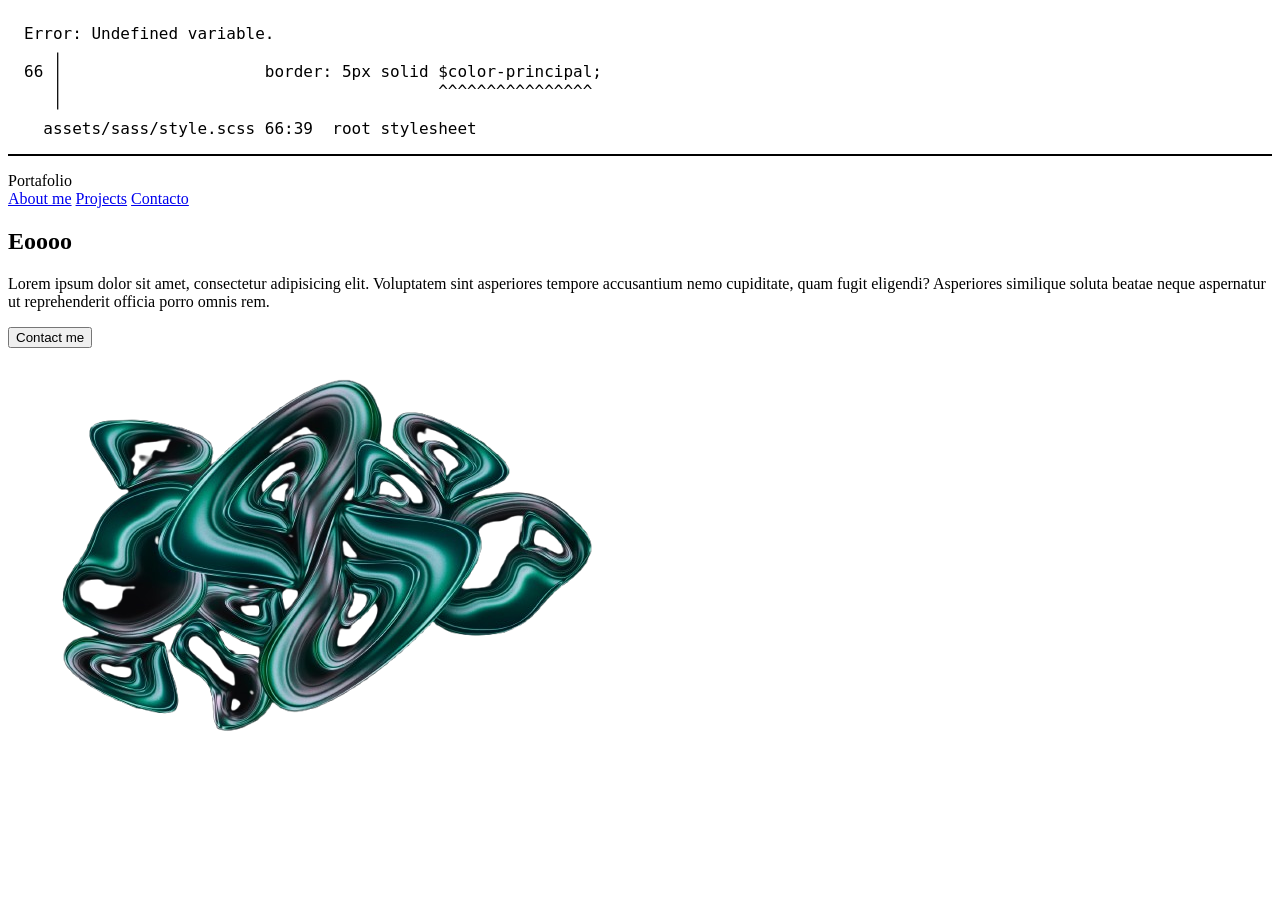
==== index.html @ 822f5936 "new style" ====
<!DOCTYPE html>
<html lang="es">
<head>
    <meta charset="UTF-8">
    <meta name="viewport" content="width=device-width, initial-scale=1.0">
    <title>Portafolio | Luis</title>
    <link rel="stylesheet" href="assets/css/style.css">
</head>
<body>
    <header class="navbar">
        <div class="logo">Portafolio</div>
        <nav>
            <a href="#">About me</a>
            <a href="#">Projects</a>
            <a href="#">Contacto</a>
        </nav>
    </header>

    <section class="hero">
        <div class="hero-content">
            <div>
                <h1>Eoooo</h1>
                <p>Lorem ipsum dolor sit amet, consectetur adipisicing elit. Voluptatem sint asperiores tempore accusantium nemo cupiditate, quam fugit eligendi? Asperiores similique soluta beatae neque aspernatur ut reprehenderit officia porro omnis rem.</p>
                <button class="btn-main">Contact me</button>
            </div>
            <div>
                <img src="img.png" alt="">
            </div>
        </div>
    </section>
</body>
</html>
---- assets/css/style.css ----
/* Error: Undefined variable.
 *    ,
 * 66 |                     border: 5px solid $color-principal;
 *    |                                       ^^^^^^^^^^^^^^^^
 *    '
 *   assets/sass/style.scss 66:39  root stylesheet */

body::before {
  font-family: "Source Code Pro", "SF Mono", Monaco, Inconsolata, "Fira Mono",
      "Droid Sans Mono", monospace, monospace;
  white-space: pre;
  display: block;
  padding: 1em;
  margin-bottom: 1em;
  border-bottom: 2px solid black;
  content: "Error: Undefined variable.\a    \2577 \a 66 \2502                      border: 5px solid $color-principal;\a    \2502                                        ^^^^^^^^^^^^^^^^\a    \2575 \a   assets/sass/style.scss 66:39  root stylesheet";
}
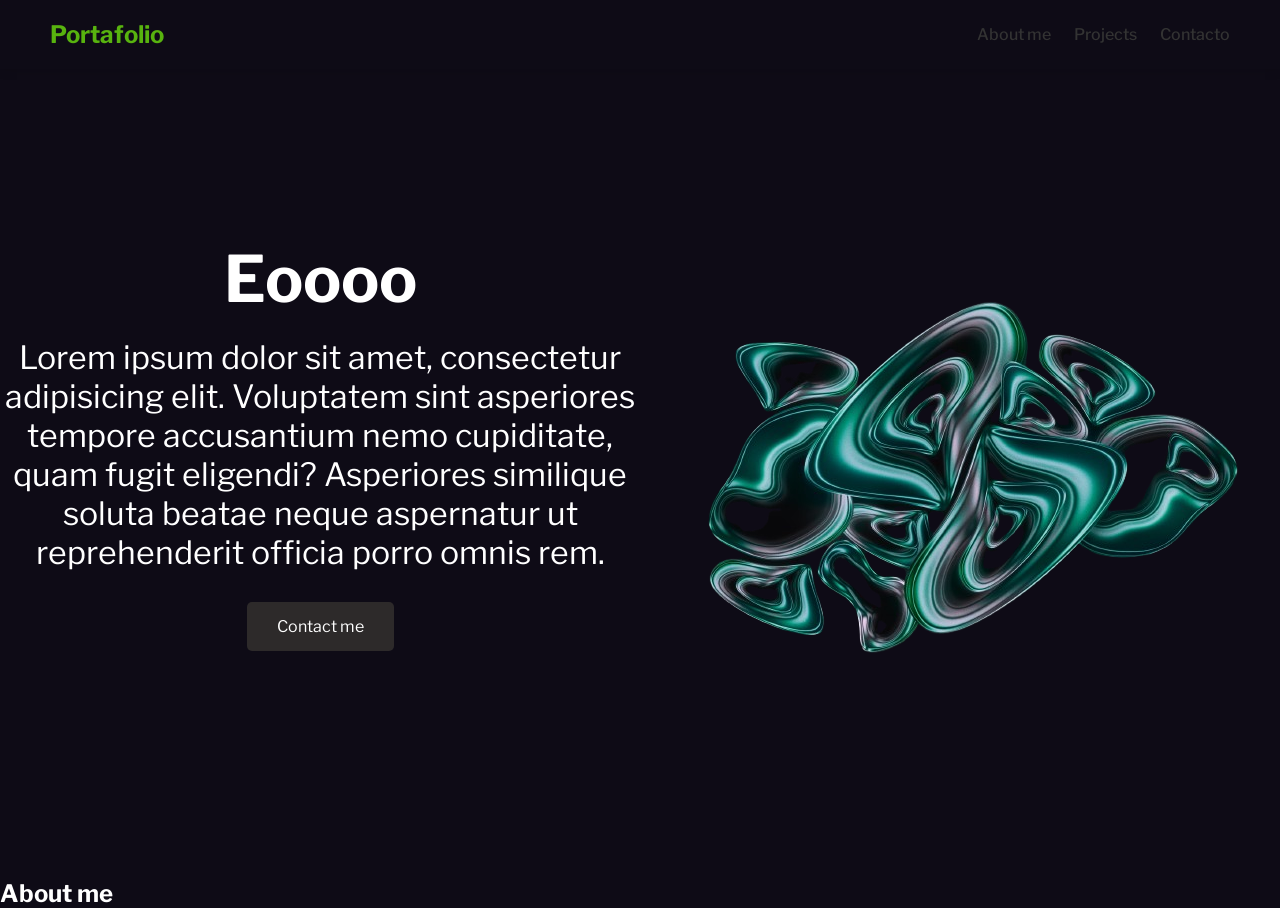
==== commit ef4694eb: "new" ====
--- a/index.html
+++ b/index.html
@@ -23,10 +23,17 @@
                 <p>Lorem ipsum dolor sit amet, consectetur adipisicing elit. Voluptatem sint asperiores tempore accusantium nemo cupiditate, quam fugit eligendi? Asperiores similique soluta beatae neque aspernatur ut reprehenderit officia porro omnis rem.</p>
                 <button class="btn-main">Contact me</button>
             </div>
-            <div>
+            <div class="img_style">
                 <img src="img.png" alt="">
             </div>
         </div>
     </section>
+
+
+    <section class="about_me">
+        <div>
+            <h2>About me</h2>
+        </div>
+    </section>
 </body>
 </html>
--- a/assets/css/style.css
+++ b/assets/css/style.css
@@ -1,17 +1,91 @@
-/* Error: Undefined variable.
- *    ,
- * 66 |                     border: 5px solid $color-principal;
- *    |                                       ^^^^^^^^^^^^^^^^
- *    '
- *   assets/sass/style.scss 66:39  root stylesheet */
+@charset "UTF-8";
+@import url("https://fonts.googleapis.com/css2?family=Libre+Franklin:ital,wght@0,100..900;1,100..900&display=swap");
+* {
+  margin: 0; /* Elimina el espacio exterior que los navegadores ponen por defecto */
+  padding: 0; /* Elimina el espacio interior por defecto */
+  box-sizing: border-box; /* Crucial: asegura que el padding no "infle" el ancho de los elementos */
+  font-family: Libre Franklin; /* Define el tipo de letra para todo el documento */
+}
 
-body::before {
-  font-family: "Source Code Pro", "SF Mono", Monaco, Inconsolata, "Fira Mono",
-      "Droid Sans Mono", monospace, monospace;
-  white-space: pre;
-  display: block;
-  padding: 1em;
-  margin-bottom: 1em;
-  border-bottom: 2px solid black;
-  content: "Error: Undefined variable.\a    \2577 \a 66 \2502                      border: 5px solid $color-principal;\a    \2502                                        ^^^^^^^^^^^^^^^^\a    \2575 \a   assets/sass/style.scss 66:39  root stylesheet";
+body {
+  background-color: #0E0B16;
 }
+body .navbar {
+  display: flex; /* Activa el modo "caja flexible" para alinear hijos en línea */
+  justify-content: space-between; /* Empuja el logo a un extremo y el menú al otro */
+  align-items: center; /* Centra el logo y los links verticalmente entre sí */
+  padding: 20px 50px; /* Crea aire arriba/abajo (20px) y a los lados (50px) */
+  /* Color de fondo blanco */
+  box-shadow: 0 2px 10px rgba(0, 0, 0, 0.1); /* Crea una sombra sutil bajo la barra */
+}
+body .navbar nav a {
+  text-decoration: none; /* Quita la línea subrayada azul de los enlaces */
+  color: #333; /* Color gris oscuro para los textos del menú */
+  margin-left: 20px; /* Separa cada link del anterior por la izquierda */
+  font-weight: 500; /* Grosor de letra intermedio */
+  transition: 0.3s; /* Hace que cualquier cambio (como el color) sea suave */
+}
+body .navbar nav a:hover {
+  color: #58b30f; /* Cambia el color cuando el mouse pasa por encima */
+}
+body .navbar .logo {
+  font-size: 24px; /* Define el tamaño de la letra del logo */
+  font-weight: bold; /* Hace que el texto del logo sea grueso */
+  color: #58b30f; /* Color marrón café */
+}
+body .hero {
+  height: 90vh; /* Altura: el 90% del alto de la pantalla del usuario */
+  display: flex; /* Usamos flex para centrar el contenido interno */
+  justify-content: center; /* Centra el contenido de forma horizontal */
+  align-items: center; /* Centra el contenido de forma vertical */
+  text-align: center; /* Centra las líneas de texto una sobre otra */
+  /* Imagen de fondo con una capa oscura (linear-gradient) para que el texto blanco se lea bien */
+  background-size: cover; /* La imagen se estira para cubrir todo el fondo sin deformarse */
+  background-position: center; /* Asegura que lo más importante de la foto esté siempre al centro */
+  color: white; /* Color de todo el texto dentro de esta sección */
+}
+body .hero .hero-content {
+  display: grid;
+  grid-template-columns: repeat(2, 1fr);
+}
+body .hero .hero-content .img_style {
+  display: flex;
+  justify-content: center;
+  margin: 30px 0;
+  animation: flotar 3s ease-in-out infinite;
+}
+@keyframes flotar {
+  0%, 100% {
+    transform: translateY(0);
+  }
+  50% {
+    transform: translateY(-50px);
+  }
+}
+body .hero .hero-content h1 {
+  font-size: 4rem; /* Tamaño de letra grande (3 veces el tamaño base) */
+  margin-bottom: 20px; /* Empuja el párrafo de abajo hacia fuera */
+}
+body .hero .hero-content p {
+  font-size: 2rem; /* Tamaño de letra un poco más grande que el normal */
+  margin-bottom: 30px; /* Empuja el botón de abajo hacia fuera */
+}
+body .btn-main {
+  padding: 15px 30px; /* Espacio interno para darle volumen al botón */
+  background-color: #2d2a2a; /* Color de fondo del botón */
+  color: white; /* Color del texto del botón */
+  border: none; /* Quita el borde gris tosco que traen los botones */
+  border-radius: 5px; /* Redondea las esquinas del botón */
+  font-size: 1rem; /* Tamaño del texto del botón */
+  cursor: pointer; /* Hace que el cursor sea una "mano" al apuntar */
+  transition: 0.3s ease; /* Suaviza cualquier animación */
+}
+body .btn-main:hover {
+  background-color: #58b30f; /* Oscurece el color al pasar el mouse */
+  transform: translateY(-3px); /* Hace que el botón "salte" 3 píxeles hacia arriba */
+}
+body .about_me {
+  color: white;
+}
+
+/*# sourceMappingURL=style.css.map */
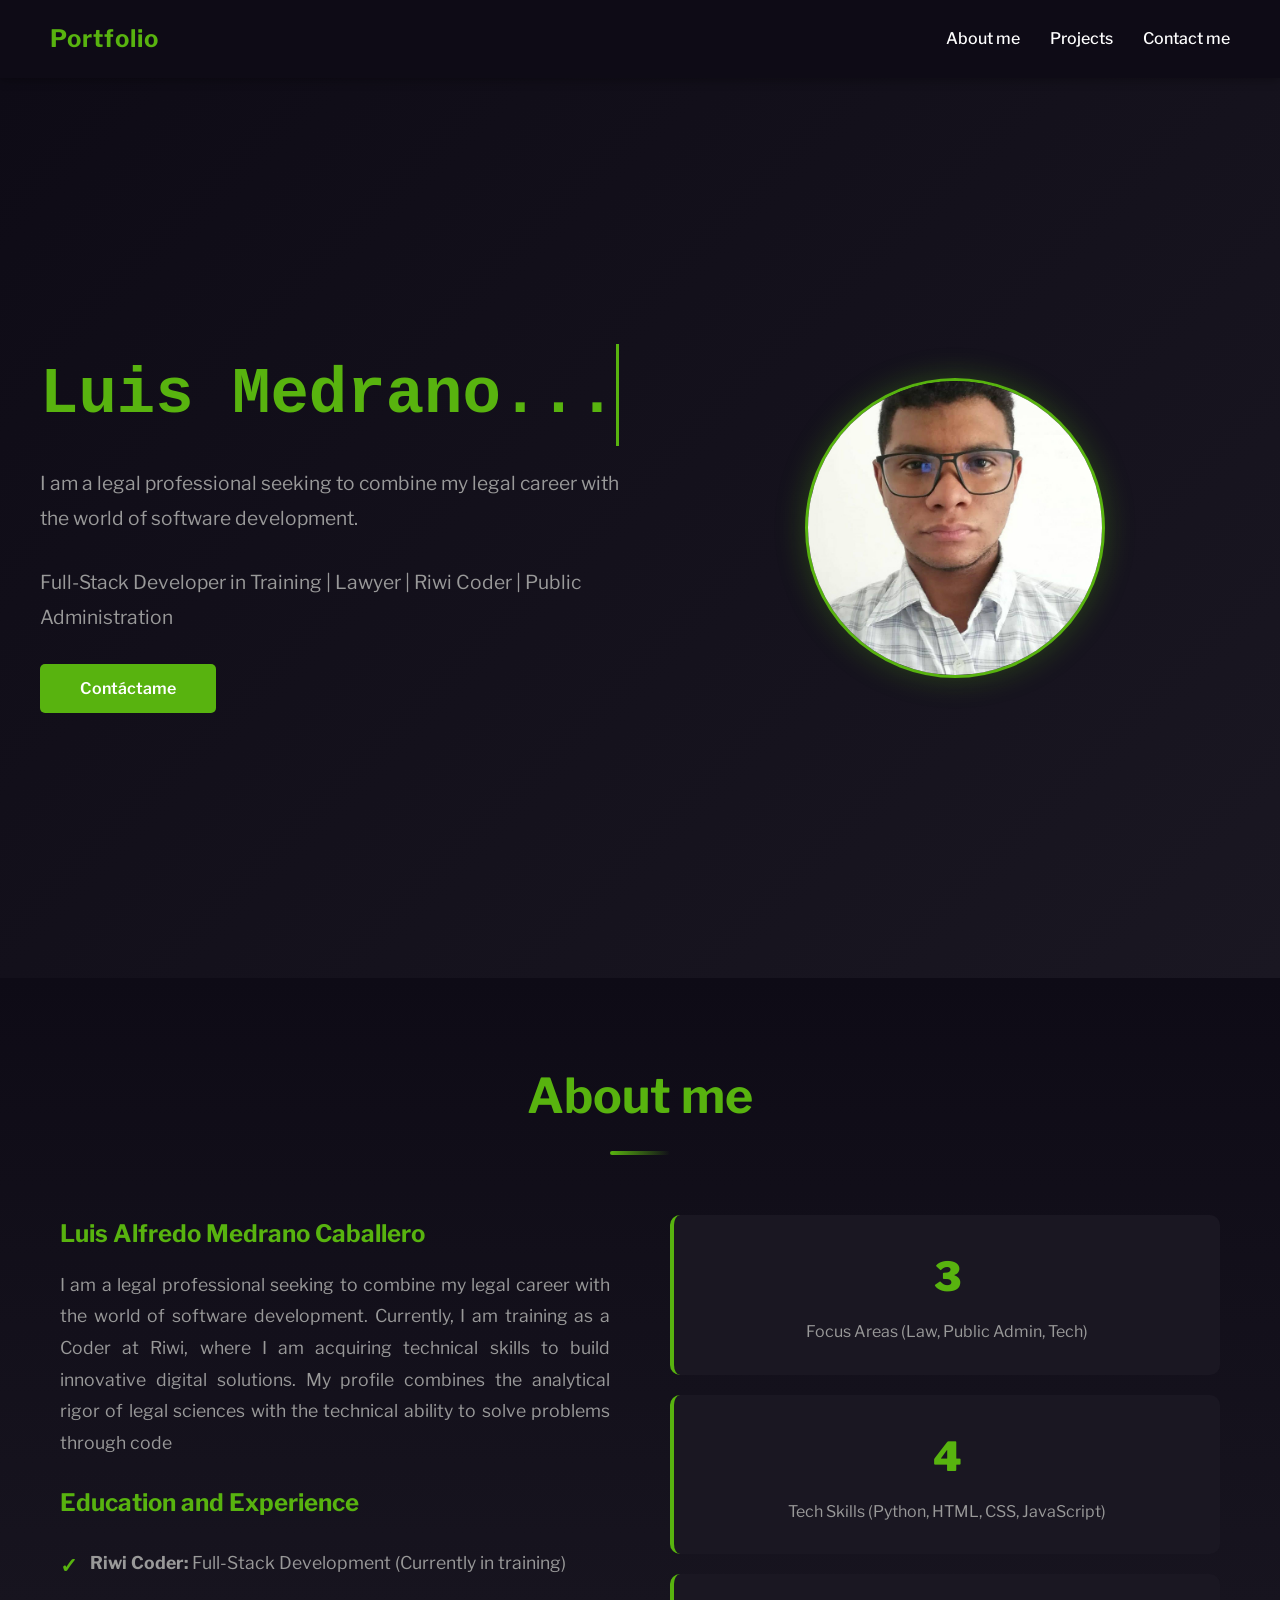
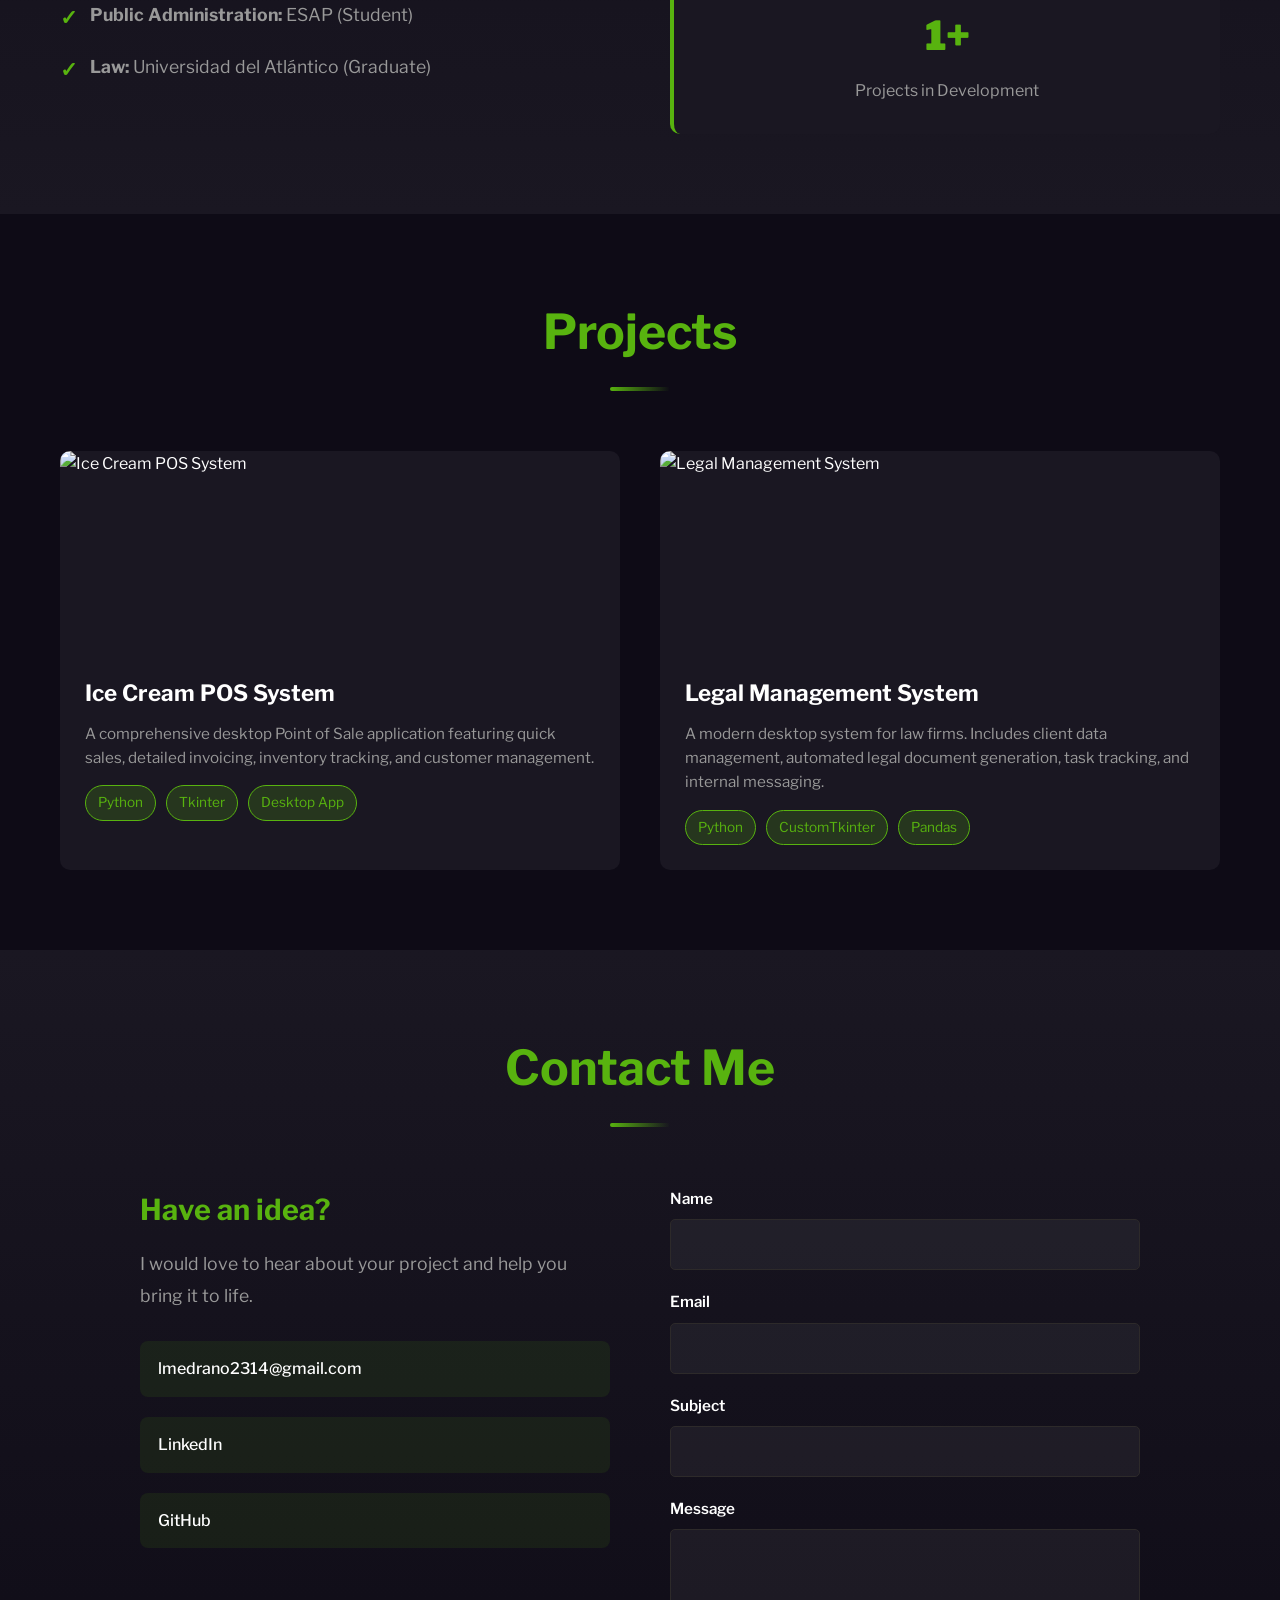
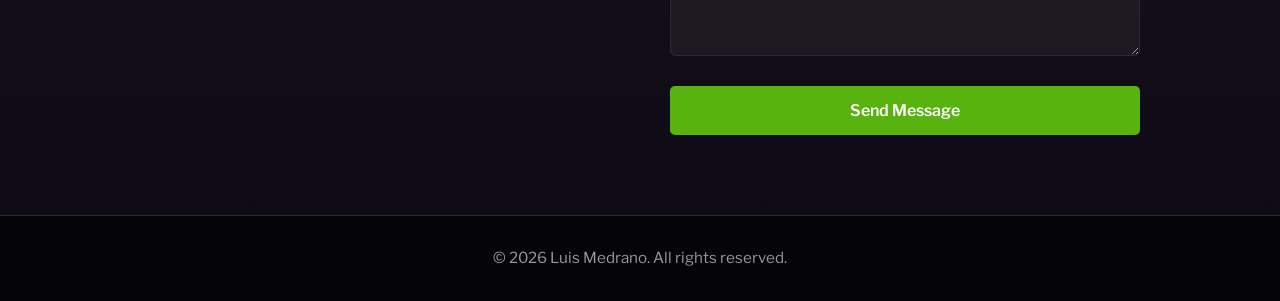
==== commit 43d7db7b: "added new style" ====
--- a/index.html
+++ b/index.html
@@ -3,37 +3,167 @@
 <head>
     <meta charset="UTF-8">
     <meta name="viewport" content="width=device-width, initial-scale=1.0">
-    <title>Portafolio | Luis</title>
+    <title>Portfolio | Luis Medrano</title>
+    <link rel="icon" type="image/x-icon" href="favicon.png">
+
     <link rel="stylesheet" href="assets/css/style.css">
 </head>
 <body>
     <header class="navbar">
-        <div class="logo">Portafolio</div>
+        <div class="logo">Portfolio</div>
         <nav>
-            <a href="#">About me</a>
-            <a href="#">Projects</a>
-            <a href="#">Contacto</a>
+            <a href="#about">About me</a>
+            <a href="#projects">Projects</a>
+            <a href="#contact">Contact me</a>
         </nav>
     </header>
 
+    <!-- HERO SECTION -->
     <section class="hero">
         <div class="hero-content">
-            <div>
-                <h1>Eoooo</h1>
-                <p>Lorem ipsum dolor sit amet, consectetur adipisicing elit. Voluptatem sint asperiores tempore accusantium nemo cupiditate, quam fugit eligendi? Asperiores similique soluta beatae neque aspernatur ut reprehenderit officia porro omnis rem.</p>
-                <button class="btn-main">Contact me</button>
+            <div class="hero-text">
+                <h1 class="typing">Luis Medrano...</h1>
+                <p>I am a legal professional seeking to combine my legal career with the world of software development.</p>
+                <p>Full-Stack Developer in Training | Lawyer | Riwi Coder | Public Administration</p>
+                <button class="btn-main">Contáctame</button>
             </div>
             <div class="img_style">
-                <img src="img.png" alt="">
+                <img src="foto.jpg" alt="Foto de perfil">
             </div>
         </div>
     </section>
 
-
-    <section class="about_me">
-        <div>
-            <h2>About me</h2>
+    <!-- ABOUT ME SECTION -->
+    <section class="about_me" id="about">
+        <div class="container">
+            <h2 class="section-title">About me</h2>
+            <div class="about-content">
+                <div class="about-text fade-in-up">
+                    <h3>Luis Alfredo Medrano Caballero</h3>
+                    <p>I am a legal professional seeking to combine my legal career with the world of software development. Currently, I am training as a Coder at Riwi, where I am acquiring technical skills to build innovative digital solutions. My profile combines the analytical rigor of legal sciences with the technical ability to solve problems through code</p>
+                    <h3>Education and Experience</h3>
+                    <ul class="skills-list">
+                        <li><strong>Riwi Coder:</strong> Full-Stack Development (Currently in training)</li>
+                        <li><strong>Public Administration:</strong> ESAP (Student)</li>
+                        <li><strong>Law:</strong> Universidad del Atlántico (Graduate)</li>
+                    </ul>
+                </div>
+                <div class="about-stats fade-in-up">
+                    <div class="stat-card">
+                        <h4 class="stat-number">3</h4>
+                        <p>Focus Areas (Law, Public Admin, Tech)</p>
+                    </div>
+                    <div class="stat-card">
+                        <h4 class="stat-number">4</h4>
+                        <p>Tech Skills (Python, HTML, CSS, JavaScript)</p>
+                    </div>
+                    <div class="stat-card">
+                        <h4 class="stat-number">1+</h4>
+                        <p>Projects in Development</p>
+                    </div>
+                </div>
+                </div>
+            </div>
         </div>
     </section>
+
+    <section class="projects" id="projects">
+        <div class="container">
+            <h2 class="section-title">Projects</h2>
+            <div class="projects-grid">
+                
+                <div class="project-card slide-in-left">
+                    <div class="project-image">
+                        <img src="https://thumbs.dreamstime.com/b/futuristic-pos-system-processing-transaction-vibrant-cyberpunk-store-modern-point-sale-terminal-glowing-neon-417342391.jpg" alt="Ice Cream POS System">
+                        <div class="project-overlay">
+                            <a href="#" class="btn-view">View Project</a>
+                        </div>
+                    </div>
+                    <div class="project-info">
+                        <h3>Ice Cream POS System</h3>
+                        <p>A comprehensive desktop Point of Sale application featuring quick sales, detailed invoicing, inventory tracking, and customer management.</p>
+                        <div class="project-tags">
+                            <span class="tag">Python</span>
+                            <span class="tag">Tkinter</span>
+                            <span class="tag">Desktop App</span>
+                        </div>
+                    </div>
+                </div>
+
+                <div class="project-card slide-in-left">
+                    <div class="project-image">
+                        <img src="https://thumbs.dreamstime.com/b/business-professionals-discussing-artificial-intelligence-legal-systems-modern-office-environment-visual-technology-451820707.jpg" alt="Legal Management System">
+                        <div class="project-overlay">
+                            <a href="#" class="btn-view">View Project</a>
+                        </div>
+                    </div>
+                    <div class="project-info">
+                        <h3>Legal Management System</h3>
+                        <p>A modern desktop system for law firms. Includes client data management, automated legal document generation, task tracking, and internal messaging.</p>
+                        <div class="project-tags">
+                            <span class="tag">Python</span>
+                            <span class="tag">CustomTkinter</span>
+                            <span class="tag">Pandas</span>
+                        </div>
+                    </div>
+                </div>
+
+            </div>
+        </div>
+    </section>
+
+    <!-- CONTACT FORM SECTION -->
+   <section class="contact" id="contact">
+        <div class="container">
+            <h2 class="section-title">Contact Me</h2>
+            <div class="contact-content">
+                <div class="contact-info fade-in-up">
+                    <h3>Have an idea?</h3>
+                    <p>I would love to hear about your project and help you bring it to life.</p>
+                    <div class="contact-links">
+                        <a href="mailto:lmedrano2314@gmail.com" class="contact-link">
+                            <span>lmedrano2314@gmail.com</span>
+                        </a>
+                        <a href="#" class="contact-link">
+                            <span>LinkedIn</span>
+                        </a>
+                        <a href="https://github.com/Lmedrano21" class="contact-link" target="_blank"    >
+                            <span>GitHub</span>
+                        </a>
+                    </div>
+                </div>
+
+                <form class="contact-form fade-in-up">
+                    <div class="form-group">
+                        <label for="name">Name</label>
+                        <input type="text" id="name" name="name" required>
+                    </div>
+
+                    <div class="form-group">
+                        <label for="email">Email</label>
+                        <input type="email" id="email" name="email" required>
+                    </div>
+
+                    <div class="form-group">
+                        <label for="subject">Subject</label>
+                        <input type="text" id="subject" name="subject" required>
+                    </div>
+
+                    <div class="form-group">
+                        <label for="message">Message</label>
+                        <textarea id="message" name="message" rows="5" required></textarea>
+                    </div>
+
+                    <button type="submit" class="btn-main btn-submit">Send Message</button>
+                </form>
+            </div>
+        </div>
+    </section>
+
+    <!-- FOOTER -->
+    <footer class="footer">
+        <p>&copy; 2026 Luis Medrano. All rights reserved.</p>
+    </footer>
+
 </body>
 </html>
--- a/assets/css/style.css
+++ b/assets/css/style.css
@@ -1,91 +1,853 @@
-@charset "UTF-8";
+/* ================================================
+   PORTAFOLIO - ESTILOS PRINCIPALES
+   Autor: Sharith PK
+   Descripción: Estilos CSS compilados para el portafolio fullstack
+   ================================================ */
+
 @import url("https://fonts.googleapis.com/css2?family=Libre+Franklin:ital,wght@0,100..900;1,100..900&display=swap");
+
+/* ================================================
+   VARIABLES DE COLOR (usando CSS Custom Properties)
+   ================================================ */
+:root {
+  --color-bg-dark: #0E0B16;
+  --color-bg-card: #1A1722;
+  --color-accent: #58b30f;
+  --color-accent-hover: #6bc91e;
+  --color-text-light: #fff;
+  --color-text-gray: #999;
+  --color-text-dark: #333;
+  --color-border: #2d2a2a;
+}
+
+/* ================================================
+   RESET Y ESTILOS GLOBALES
+   ================================================ */
+
+/* El selector * es el "selector universal" que aplica a TODOS los elementos */
 * {
-  margin: 0; /* Elimina el espacio exterior que los navegadores ponen por defecto */
-  padding: 0; /* Elimina el espacio interior por defecto */
-  box-sizing: border-box; /* Crucial: asegura que el padding no "infle" el ancho de los elementos */
-  font-family: Libre Franklin; /* Define el tipo de letra para todo el documento */
-}
-
+  margin: 0;              /* Elimina márgenes externos */
+  padding: 0;             /* Elimina relleno interno */
+  box-sizing: border-box; /* Incluye padding/border en el cálculo de ancho */
+  font-family: "Libre Franklin", sans-serif;
+}
+
+/* Body: contenedor principal del documento */
 body {
-  background-color: #0E0B16;
-}
-body .navbar {
-  display: flex; /* Activa el modo "caja flexible" para alinear hijos en línea */
-  justify-content: space-between; /* Empuja el logo a un extremo y el menú al otro */
-  align-items: center; /* Centra el logo y los links verticalmente entre sí */
-  padding: 20px 50px; /* Crea aire arriba/abajo (20px) y a los lados (50px) */
-  /* Color de fondo blanco */
-  box-shadow: 0 2px 10px rgba(0, 0, 0, 0.1); /* Crea una sombra sutil bajo la barra */
-}
-body .navbar nav a {
-  text-decoration: none; /* Quita la línea subrayada azul de los enlaces */
-  color: #333; /* Color gris oscuro para los textos del menú */
-  margin-left: 20px; /* Separa cada link del anterior por la izquierda */
-  font-weight: 500; /* Grosor de letra intermedio */
-  transition: 0.3s; /* Hace que cualquier cambio (como el color) sea suave */
-}
-body .navbar nav a:hover {
-  color: #58b30f; /* Cambia el color cuando el mouse pasa por encima */
-}
-body .navbar .logo {
-  font-size: 24px; /* Define el tamaño de la letra del logo */
-  font-weight: bold; /* Hace que el texto del logo sea grueso */
-  color: #58b30f; /* Color marrón café */
-}
-body .hero {
-  height: 90vh; /* Altura: el 90% del alto de la pantalla del usuario */
-  display: flex; /* Usamos flex para centrar el contenido interno */
-  justify-content: center; /* Centra el contenido de forma horizontal */
-  align-items: center; /* Centra el contenido de forma vertical */
-  text-align: center; /* Centra las líneas de texto una sobre otra */
-  /* Imagen de fondo con una capa oscura (linear-gradient) para que el texto blanco se lea bien */
-  background-size: cover; /* La imagen se estira para cubrir todo el fondo sin deformarse */
-  background-position: center; /* Asegura que lo más importante de la foto esté siempre al centro */
-  color: white; /* Color de todo el texto dentro de esta sección */
-}
-body .hero .hero-content {
+  background-color: var(--color-bg-dark);
+  color: var(--color-text-light);
+  line-height: 1.6;
+  overflow-x: hidden;
+}
+
+/* ================================================
+   CONTENEDOR - Clase reutilizable para centrar contenido
+   ================================================ */
+.container {
+  max-width: 1200px;
+  margin: 0 auto;
+  padding: 0 20px;
+}
+
+/* ================================================
+   BARRA DE NAVEGACIÓN (NAVBAR)
+   FLEXBOX: display:flex centra elementos horizontalmente
+   justify-content:space-between = elementos en extremos
+   ================================================ */
+
+.navbar {
+  display: flex;
+  justify-content: space-between;
+  align-items: center;
+  padding: 20px 50px;
+  background-color: var(--color-bg-dark);
+  box-shadow: 0 2px 10px rgba(0, 0, 0, 0.3);
+  position: sticky;
+  top: 0;
+  z-index: 100;
+}
+
+/* Logo con efecto glow en hover */
+.navbar .logo {
+  font-size: 24px;
+  font-weight: bold;
+  color: var(--color-accent);
+  letter-spacing: 1px;
+  transition: all 0.3s ease;
+}
+
+.navbar .logo:hover {
+  color: var(--color-accent-hover);
+  text-shadow: 0 0 10px rgba(88, 179, 15, 0.5);
+}
+
+/* Contenedor de links de navegación */
+.navbar nav {
+  display: flex;
+  gap: 30px;
+}
+
+/* Estilos para cada link */
+.navbar nav a {
+  text-decoration: none;
+  color: var(--color-text-light);
+  font-weight: 500;
+  font-size: 16px;
+  transition: 0.3s ease;
+  position: relative;
+}
+
+/* Pseudo-elemento ::after crea un subrayado que se anima */
+.navbar nav a::after {
+  content: "";
+  position: absolute;
+  bottom: -5px;
+  left: 0;
+  width: 0;
+  height: 2px;
+  background-color: var(--color-accent);
+  transition: width 0.3s ease;
+}
+
+.navbar nav a:hover {
+  color: var(--color-accent);
+}
+
+/* El subrayado se expande a 100% en hover */
+.navbar nav a:hover::after {
+  width: 100%;
+}
+
+/* ================================================
+   HERO SECTION (Sección Principal)
+   height:100vh = altura completa de la pantalla del usuario
+   ================================================ */
+
+.hero {
+  height: 100vh;
+  display: flex;
+  justify-content: center;
+  align-items: center;
+  background: linear-gradient(135deg, var(--color-bg-dark) 0%, #1a1722 100%);
+  color: var(--color-text-light);
+  padding: 40px 20px;
+}
+
+/* Grid de 2 columnas para el contenido del hero */
+.hero .hero-content {
   display: grid;
   grid-template-columns: repeat(2, 1fr);
-}
-body .hero .hero-content .img_style {
+  gap: 50px;
+  align-items: center;
+  width: 100%;
+  max-width: 1200px;
+}
+
+.hero .hero-content .img_style {
   display: flex;
   justify-content: center;
-  margin: 30px 0;
+  align-items: center;
+}
+
+/* Imagen circular con animación de flotación */
+.hero .hero-content .img_style img {
+  width: 300px;
+  height: 300px;
+  border-radius: 50%;
+  object-fit: cover;
+  border: 3px solid var(--color-accent);
   animation: flotar 3s ease-in-out infinite;
-}
+  box-shadow: 0 0 30px rgba(88, 179, 15, 0.3);
+}
+
+.hero .hero-content h1 {
+  font-size: 4rem;
+  margin-bottom: 20px;
+  font-weight: 900;
+  color: var(--color-accent);
+}
+
+.hero .hero-content p {
+  font-size: 1.2rem;
+  margin-bottom: 30px;
+  color: var(--color-text-gray);
+  line-height: 1.8;
+}
+
+/* ================================================
+   ANIMACIÓN: FLOTAR
+   Hace que un elemento suba y baje continuamente
+   0%, 100%: posición inicial (abajo)
+   50%: posición media (arriba -30px)
+   ================================================ */
 @keyframes flotar {
   0%, 100% {
     transform: translateY(0);
   }
   50% {
-    transform: translateY(-50px);
-  }
-}
-body .hero .hero-content h1 {
-  font-size: 4rem; /* Tamaño de letra grande (3 veces el tamaño base) */
-  margin-bottom: 20px; /* Empuja el párrafo de abajo hacia fuera */
-}
-body .hero .hero-content p {
-  font-size: 2rem; /* Tamaño de letra un poco más grande que el normal */
-  margin-bottom: 30px; /* Empuja el botón de abajo hacia fuera */
-}
-body .btn-main {
-  padding: 15px 30px; /* Espacio interno para darle volumen al botón */
-  background-color: #2d2a2a; /* Color de fondo del botón */
-  color: white; /* Color del texto del botón */
-  border: none; /* Quita el borde gris tosco que traen los botones */
-  border-radius: 5px; /* Redondea las esquinas del botón */
-  font-size: 1rem; /* Tamaño del texto del botón */
-  cursor: pointer; /* Hace que el cursor sea una "mano" al apuntar */
-  transition: 0.3s ease; /* Suaviza cualquier animación */
-}
-body .btn-main:hover {
-  background-color: #58b30f; /* Oscurece el color al pasar el mouse */
-  transform: translateY(-3px); /* Hace que el botón "salte" 3 píxeles hacia arriba */
-}
-body .about_me {
+    transform: translateY(-30px);
+  }
+}
+
+/* ================================================
+   ANIMACIÓN: TYPING (EFECTO DE MÁQUINA DE ESCRIBIR)
+   steps(30, end) = divide la animación en 30 pasos discretos
+   Crea el efecto de "letra por letra"
+   ================================================ */
+@keyframes typing {
+  from {
+    width: 0;
+  }
+  to {
+    width: 100%;
+  }
+}
+
+/* Animación del cursor parpadeante */
+@keyframes blink {
+  from, to {
+    border-color: transparent;
+  }
+  50% {
+    border-color: var(--color-accent);
+  }
+}
+
+/* Clase que aplica la animación de typing */
+.typing {
+  font-family: monospace;
+  font-size: 3rem;
+  white-space: nowrap;
+  overflow: hidden;
+  border-right: 3px solid var(--color-accent);
+  width: 0;
+  animation: typing 3.5s steps(30, end) forwards, blink 0.75s step-end infinite;
+}
+
+/* ================================================
+   ANIMACIÓN: FADE IN UP
+   Los elementos aparecen con transparencia y suben
+   Útil para entradas elegantes
+   ================================================ */
+@keyframes fadeInUp {
+  from {
+    opacity: 0;
+    transform: translateY(30px);
+  }
+  to {
+    opacity: 1;
+    transform: translateY(0);
+  }
+}
+
+.fade-in-up {
+  animation: fadeInUp 0.8s ease forwards;
+}
+
+/* Cada elemento se anima en diferentes tiempos (stagger) */
+.fade-in-up:nth-child(1) {
+  animation-delay: 0.2s;
+}
+
+.fade-in-up:nth-child(2) {
+  animation-delay: 0.4s;
+}
+
+.fade-in-up:nth-child(3) {
+  animation-delay: 0.6s;
+}
+
+/* ================================================
+   ANIMACIÓN: SLIDE IN LEFT
+   Los elementos entran desde la izquierda
+   Perfecto para tarjetas que aparecen en secuencia
+   ================================================ */
+@keyframes slideInLeft {
+  from {
+    opacity: 0;
+    transform: translateX(-50px);
+  }
+  to {
+    opacity: 1;
+    transform: translateX(0);
+  }
+}
+
+.slide-in-left {
+  animation: slideInLeft 0.6s ease forwards;
+}
+
+.slide-in-left:nth-child(1) {
+  animation-delay: 0.2s;
+}
+
+.slide-in-left:nth-child(2) {
+  animation-delay: 0.4s;
+}
+
+.slide-in-left:nth-child(3) {
+  animation-delay: 0.6s;
+}
+
+/* ================================================
+   SECCIÓN ABOUT ME (SOBRE MÍ)
+   ================================================ */
+
+.about_me {
+  padding: 80px 20px;
+  background: linear-gradient(180deg, var(--color-bg-dark) 0%, var(--color-bg-card) 100%);
+}
+
+/* Título de sección con línea decorativa */
+.about_me .section-title {
+  font-size: 3rem;
+  text-align: center;
+  margin-bottom: 60px;
+  color: var(--color-accent);
+  position: relative;
+  padding-bottom: 20px;
+}
+
+/* ::after crea una línea decorativa debajo del título */
+.about_me .section-title::after {
+  content: "";
+  position: absolute;
+  bottom: 0;
+  left: 50%;
+  transform: translateX(-50%);
+  width: 60px;
+  height: 4px;
+  background: linear-gradient(90deg, var(--color-accent), transparent);
+  border-radius: 2px;
+}
+
+/* Grid de 2 columnas para about content */
+.about_me .about-content {
+  display: grid;
+  grid-template-columns: 1fr 1fr;
+  gap: 60px;
+  align-items: start;
+}
+
+.about_me .about-content .about-text h3 {
+  font-size: 1.5rem;
+  margin-bottom: 15px;
+  color: var(--color-accent);
+}
+
+.about_me .about-content .about-text p {
+  font-size: 1.1rem;
+  color: var(--color-text-gray);
+  margin-bottom: 25px;
+  line-height: 1.8;
+  text-align: justify; /* Justifica el texto para un aspecto más profesional */
+
+}
+
+/* Lista de habilidades sin puntos por defecto */
+.about_me .about-content .about-text .skills-list {
+  list-style: none;
+}
+
+.about_me .about-content .about-text .skills-list li {
+  padding: 12px 0;
+  padding-left: 30px;
+  position: relative;
+  font-size: 1.1rem;
+  color: var(--color-text-gray);
+}
+
+/* Checkmark verde antes de cada skill */
+.about_me .about-content .about-text .skills-list li::before {
+  content: "✓";
+  position: absolute;
+  left: 0;
+  color: var(--color-accent);
+  font-weight: bold;
+  font-size: 1.3rem;
+}
+
+/* Tarjetas de estadísticas */
+.about_me .about-content .about-stats {
+  display: flex;
+  flex-direction: column;
+  gap: 20px;
+}
+
+.about_me .about-content .about-stats .stat-card {
+  background-color: var(--color-bg-card);
+  padding: 30px;
+  border-radius: 10px;
+  border-left: 4px solid var(--color-accent);
+  text-align: center;
+  transition: all 0.3s ease;
+}
+
+/* Efecto hover: sube y muestra sombra */
+.about_me .about-content .about-stats .stat-card:hover {
+  transform: translateY(-5px);
+  box-shadow: 0 10px 30px rgba(88, 179, 15, 0.2);
+}
+
+.about_me .about-content .about-stats .stat-card .stat-number {
+  font-size: 2.5rem;
+  color: var(--color-accent);
+  margin-bottom: 10px;
+  font-weight: 900;
+}
+
+.about_me .about-content .about-stats .stat-card p {
+  color: var(--color-text-gray);
+  font-size: 1rem;
+}
+
+/* ================================================
+   SECCIÓN PROYECTOS (PROJECTS)
+   ================================================ */
+
+.projects {
+  padding: 80px 20px;
+  background-color: var(--color-bg-dark);
+}
+
+.projects .section-title {
+  font-size: 3rem;
+  text-align: center;
+  margin-bottom: 60px;
+  color: var(--color-accent);
+  position: relative;
+  padding-bottom: 20px;
+}
+
+.projects .section-title::after {
+  content: "";
+  position: absolute;
+  bottom: 0;
+  left: 50%;
+  transform: translateX(-50%);
+  width: 60px;
+  height: 4px;
+  background: linear-gradient(90deg, var(--color-accent), transparent);
+  border-radius: 2px;
+}
+
+/* Grid responsivo: auto-fit hace que se adapte al ancho */
+.projects .projects-grid {
+  display: grid;
+  grid-template-columns: repeat(auto-fit, minmax(300px, 1fr));
+  gap: 40px;
+}
+
+/* Tarjeta de proyecto individual */
+.project-card {
+  background-color: var(--color-bg-card);
+  border-radius: 10px;
+  overflow: hidden;
+  transition: all 0.3s ease;
+  cursor: pointer;
+}
+
+.project-card:hover {
+  transform: translateY(-10px);
+  box-shadow: 0 20px 40px rgba(88, 179, 15, 0.2);
+}
+
+.project-card .project-image {
+  position: relative;
+  overflow: hidden;
+  height: 200px;
+}
+
+.project-card .project-image img {
+  width: 100%;
+  height: 100%;
+  object-fit: cover;
+  transition: transform 0.3s ease;
+}
+
+/* Capa oscura que aparece en hover */
+.project-card .project-image .project-overlay {
+  position: absolute;
+  top: 0;
+  left: 0;
+  width: 100%;
+  height: 100%;
+  background: rgba(0, 0, 0, 0.7);
+  display: flex;
+  justify-content: center;
+  align-items: center;
+  opacity: 0;
+  transition: opacity 0.3s ease;
+}
+
+.project-card .project-image .project-overlay .btn-view {
+  padding: 12px 30px;
+  background-color: var(--color-accent);
   color: white;
-}
-
-/*# sourceMappingURL=style.css.map */
+  text-decoration: none;
+  border-radius: 5px;
+  font-weight: bold;
+  transition: all 0.3s ease;
+}
+
+.project-card .project-image .project-overlay .btn-view:hover {
+  background-color: var(--color-accent-hover);
+  transform: scale(1.05);
+}
+
+/* En hover, la capa se hace visible */
+.project-card .project-image:hover .project-overlay {
+  opacity: 1;
+}
+
+.project-card .project-image:hover img {
+  transform: scale(1.1);
+}
+
+.project-card .project-info {
+  padding: 25px;
+}
+
+.project-card .project-info h3 {
+  font-size: 1.4rem;
+  margin-bottom: 10px;
+  color: var(--color-text-light);
+}
+
+.project-card .project-info p {
+  color: var(--color-text-gray);
+  font-size: 0.95rem;
+  margin-bottom: 15px;
+  line-height: 1.6;
+}
+
+/* Tags de tecnologías */
+.project-card .project-info .project-tags {
+  display: flex;
+  flex-wrap: wrap;
+  gap: 10px;
+}
+
+.project-card .project-info .project-tags .tag {
+  display: inline-block;
+  padding: 6px 12px;
+  background-color: rgba(88, 179, 15, 0.2);
+  color: var(--color-accent);
+  border-radius: 20px;
+  font-size: 0.85rem;
+  border: 1px solid var(--color-accent);
+  transition: all 0.3s ease;
+}
+
+.project-card .project-info .project-tags .tag:hover {
+  background-color: var(--color-accent);
+  color: var(--color-bg-dark);
+}
+
+/* ================================================
+   SECCIÓN CONTACTO (CONTACT)
+   ================================================ */
+
+.contact {
+  padding: 80px 20px;
+  background: linear-gradient(180deg, var(--color-bg-card) 0%, var(--color-bg-dark) 100%);
+}
+
+.contact .section-title {
+  font-size: 3rem;
+  text-align: center;
+  margin-bottom: 60px;
+  color: var(--color-accent);
+  position: relative;
+  padding-bottom: 20px;
+}
+
+.contact .section-title::after {
+  content: "";
+  position: absolute;
+  bottom: 0;
+  left: 50%;
+  transform: translateX(-50%);
+  width: 60px;
+  height: 4px;
+  background: linear-gradient(90deg, var(--color-accent), transparent);
+  border-radius: 2px;
+}
+
+/* Grid de 2 columnas: info + formulario */
+.contact .contact-content {
+  display: grid;
+  grid-template-columns: 1fr 1fr;
+  gap: 60px;
+  max-width: 1000px;
+  margin: 0 auto;
+}
+
+.contact .contact-info h3 {
+  font-size: 1.8rem;
+  margin-bottom: 15px;
+  color: var(--color-accent);
+}
+
+.contact .contact-info > p {
+  color: var(--color-text-gray);
+  font-size: 1.1rem;
+  margin-bottom: 30px;
+  line-height: 1.8;
+}
+
+.contact .contact-info .contact-links {
+  display: flex;
+  flex-direction: column;
+  gap: 20px;
+}
+
+/* Enlaces de contacto con efecto hover */
+.contact .contact-info .contact-links .contact-link {
+  display: flex;
+  align-items: center;
+  gap: 15px;
+  padding: 15px;
+  background-color: rgba(88, 179, 15, 0.1);
+  border-radius: 8px;
+  text-decoration: none;
+  color: var(--color-text-light);
+  transition: all 0.3s ease;
+  border-left: 3px solid transparent;
+}
+
+.contact .contact-info .contact-links .contact-link .icon {
+  font-size: 1.5rem;
+}
+
+.contact .contact-info .contact-links .contact-link span:last-child {
+  font-weight: 500;
+}
+
+.contact .contact-info .contact-links .contact-link:hover {
+  background-color: rgba(88, 179, 15, 0.2);
+  border-left-color: var(--color-accent);
+  transform: translateX(5px);
+}
+
+/* ================================================
+   FORMULARIO DE CONTACTO
+   ================================================ */
+
+.contact-form {
+  display: flex;
+  flex-direction: column;
+  gap: 20px;
+}
+
+.contact-form .form-group {
+  display: flex;
+  flex-direction: column;
+  gap: 8px;
+}
+
+.contact-form .form-group label {
+  font-weight: 600;
+  color: var(--color-text-light);
+  font-size: 0.95rem;
+}
+
+/* Inputs y textareas con borde sutil */
+.contact-form .form-group input,
+.contact-form .form-group textarea {
+  padding: 15px;
+  background-color: rgba(255, 255, 255, 0.05);
+  border: 1px solid var(--color-border);
+  border-radius: 5px;
+  color: var(--color-text-light);
+  font-family: inherit;
+  font-size: 1rem;
+  transition: all 0.3s ease;
+}
+
+.contact-form .form-group input::placeholder,
+.contact-form .form-group textarea::placeholder {
+  color: rgba(255, 255, 255, 0.3);
+}
+
+/* Efecto focus: borde verde y fondo verde suave */
+.contact-form .form-group input:focus,
+.contact-form .form-group textarea:focus {
+  outline: none;
+  background-color: rgba(88, 179, 15, 0.1);
+  border-color: var(--color-accent);
+  box-shadow: 0 0 10px rgba(88, 179, 15, 0.3);
+}
+
+.contact-form .form-group input:hover,
+.contact-form .form-group textarea:hover {
+  border-color: var(--color-accent);
+}
+
+.contact-form .form-group textarea {
+  resize: vertical;
+  font-family: "Libre Franklin", sans-serif;
+}
+
+.contact-form .btn-submit {
+  margin-top: 10px;
+  width: 100%;
+}
+
+/* ================================================
+   BOTONES PRINCIPALES
+   Incluye efecto de onda al pasar el mouse
+   ================================================ */
+
+.btn-main {
+  padding: 15px 40px;
+  background-color: var(--color-accent);
+  color: white;
+  border: none;
+  border-radius: 5px;
+  font-size: 1rem;
+  font-weight: 600;
+  cursor: pointer;
+  transition: all 0.3s ease;
+  position: relative;
+  overflow: hidden;
+}
+
+/* Efecto de onda (ripple effect) con ::before */
+.btn-main::before {
+  content: "";
+  position: absolute;
+  top: 50%;
+  left: 50%;
+  width: 0;
+  height: 0;
+  border-radius: 50%;
+  background: rgba(255, 255, 255, 0.3);
+  transform: translate(-50%, -50%);
+  transition: width 0.6s, height 0.6s;
+}
+
+.btn-main:hover {
+  background-color: var(--color-accent-hover);
+  transform: translateY(-3px);
+  box-shadow: 0 10px 20px rgba(88, 179, 15, 0.3);
+}
+
+/* La onda se expande en hover */
+.btn-main:hover::before {
+  width: 300px;
+  height: 300px;
+}
+
+.btn-main:active {
+  transform: translateY(-1px);
+}
+
+/* ================================================
+   FOOTER
+   ================================================ */
+
+.footer {
+  padding: 30px 20px;
+  text-align: center;
+  background-color: #050409;
+  border-top: 1px solid var(--color-border);
+  color: var(--color-text-gray);
+  font-size: 0.95rem;
+}
+
+/* ================================================
+   RESPONSIVE - Media Queries
+   Adapta el diseño a diferentes tamaños de pantalla
+   ================================================ */
+
+/* Pantallas medianas (tablets - máximo 768px) */
+@media (max-width: 768px) {
+  .navbar {
+    padding: 15px 20px;
+    flex-direction: column;
+    gap: 15px;
+  }
+
+  .navbar nav {
+    gap: 15px;
+  }
+
+  .hero {
+    height: auto;
+    padding: 40px 20px;
+  }
+
+  .hero .hero-content {
+    grid-template-columns: 1fr;
+    gap: 30px;
+    text-align: center;
+  }
+
+  .hero .hero-content h1 {
+    font-size: 2.5rem;
+  }
+
+  .hero .hero-content .img_style img {
+    width: 200px;
+    height: 200px;
+  }
+
+  .about_me .about-content,
+  .contact .contact-content {
+    grid-template-columns: 1fr;
+    gap: 40px;
+  }
+
+  .projects .projects-grid {
+    grid-template-columns: 1fr;
+  }
+
+  .section-title {
+    font-size: 2rem;
+  }
+}
+
+/* Pantallas pequeñas (móviles - máximo 480px) */
+@media (max-width: 480px) {
+  .navbar {
+    padding: 10px 15px;
+  }
+
+  .navbar .logo {
+    font-size: 20px;
+  }
+
+  .navbar nav {
+    flex-direction: column;
+    gap: 10px;
+    font-size: 0.9rem;
+  }
+
+  .hero {
+    height: auto;
+  }
+
+  .hero .hero-content h1 {
+    font-size: 2rem;
+  }
+
+  .hero .hero-content p {
+    font-size: 1rem;
+  }
+
+  .hero .hero-content .img_style img {
+    width: 150px;
+    height: 150px;
+  }
+
+  .section-title {
+    font-size: 1.5rem;
+    margin-bottom: 30px;
+  }
+
+  .contact-content {
+    gap: 30px;
+  }
+}
+
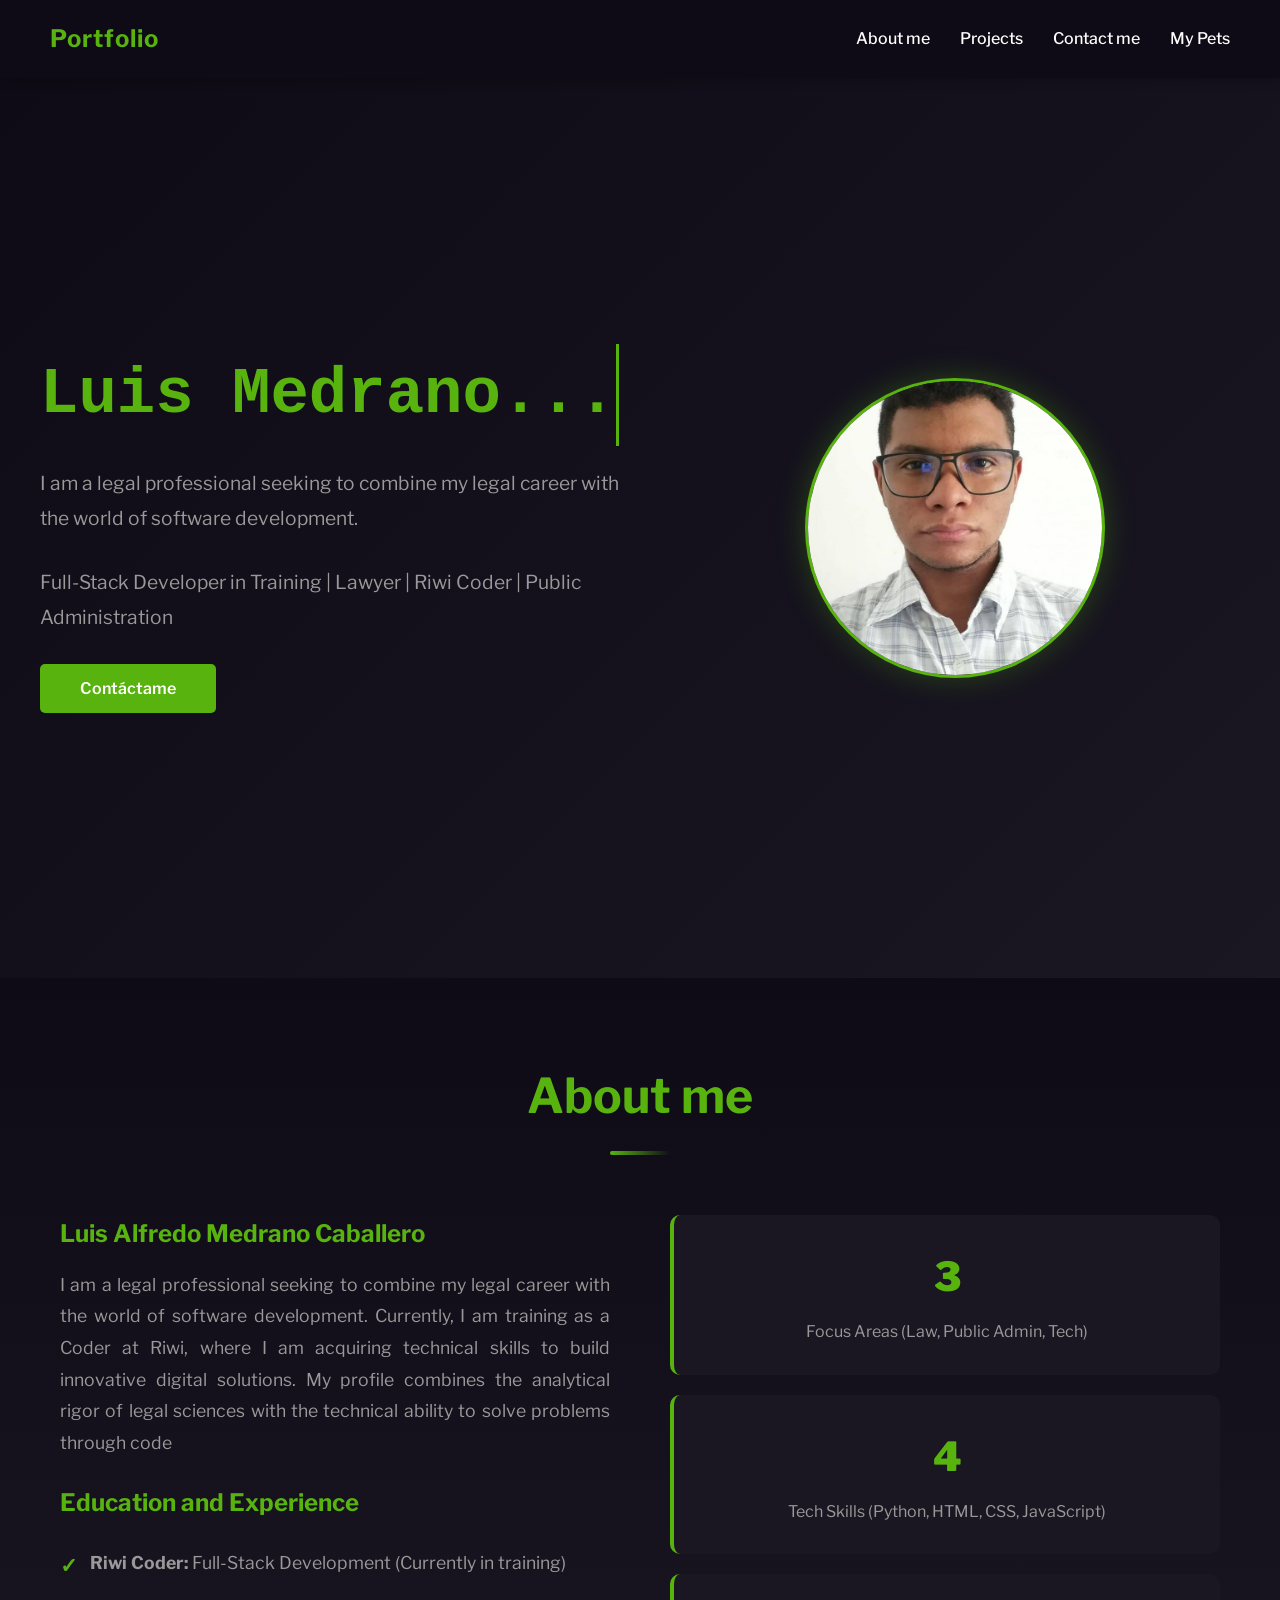
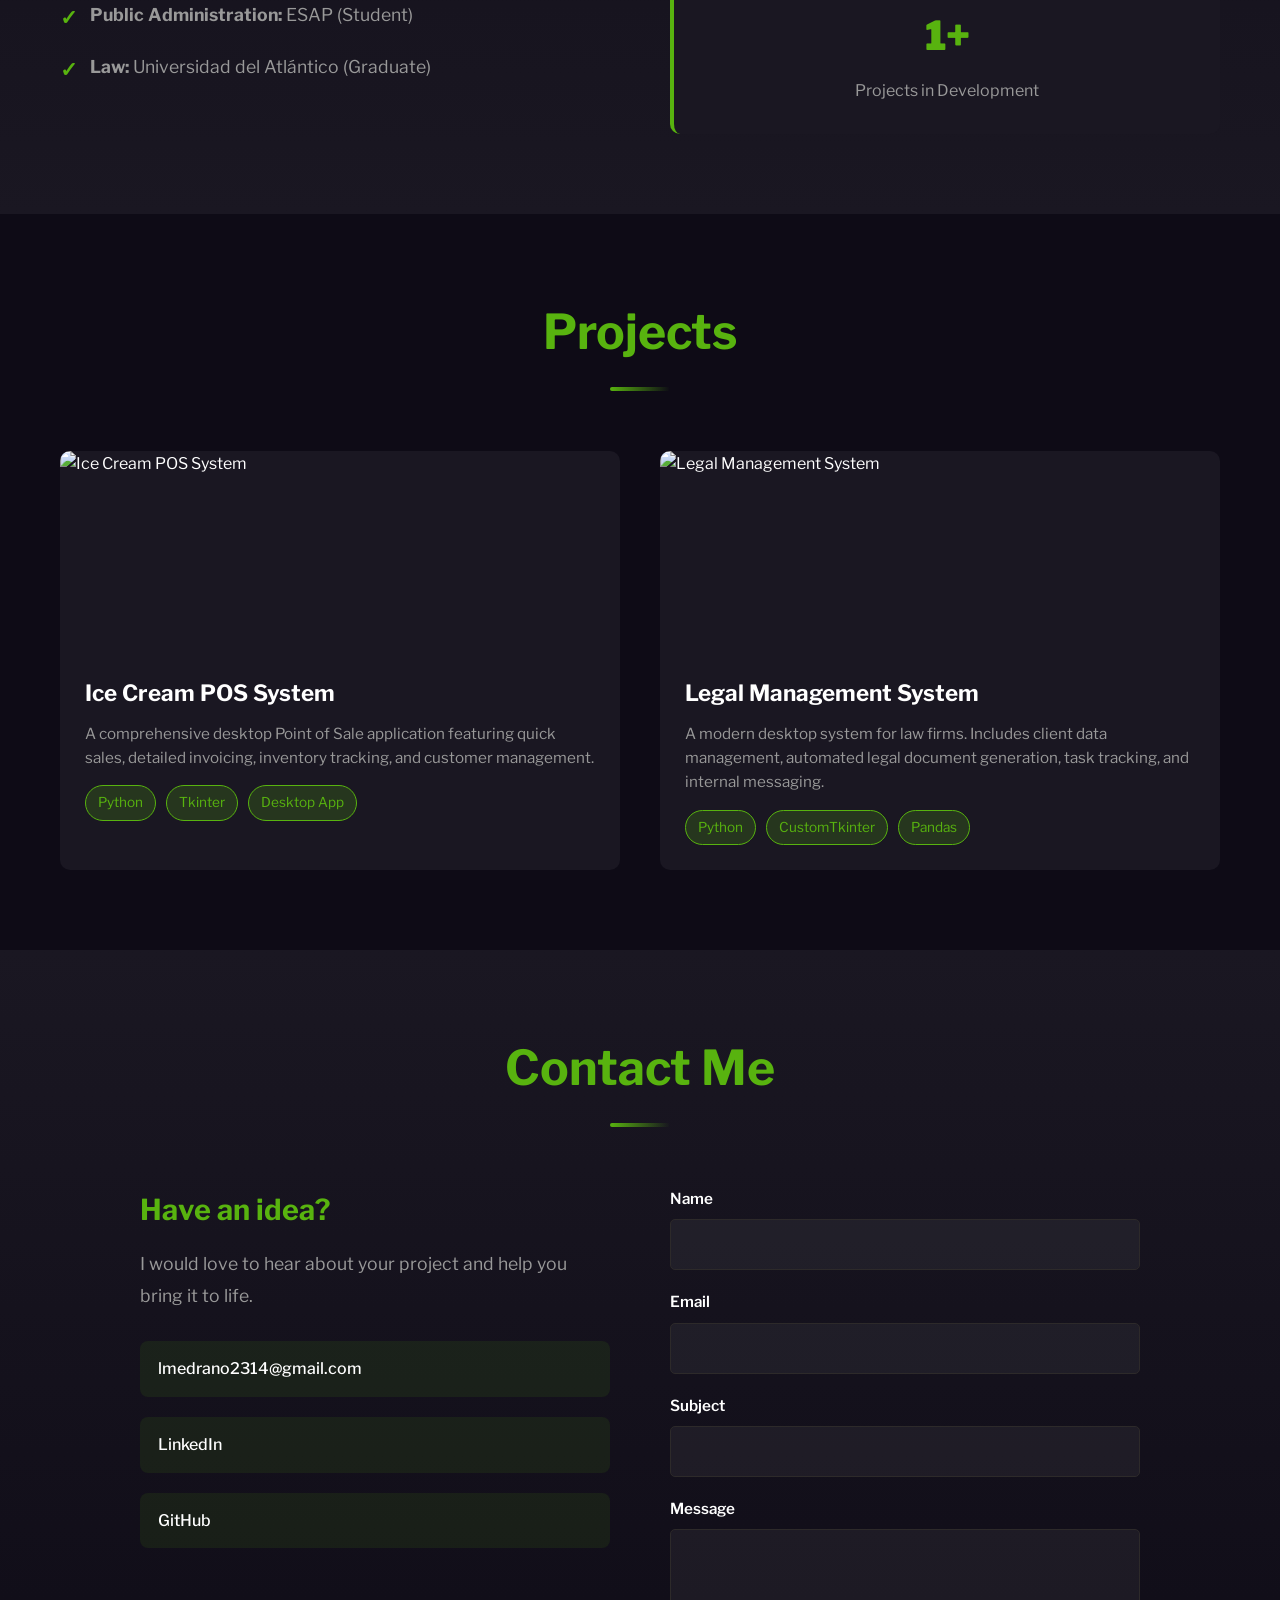
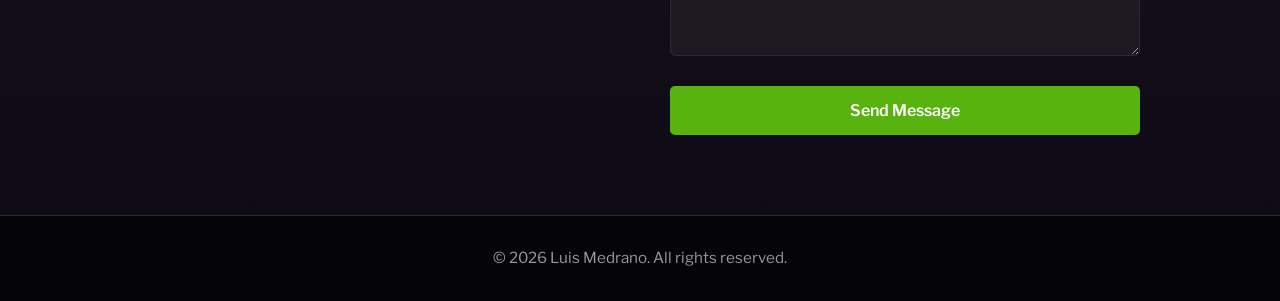
==== commit d9fecc85: "new style 22-04" ====
--- a/index.html
+++ b/index.html
@@ -15,6 +15,7 @@
             <a href="#about">About me</a>
             <a href="#projects">Projects</a>
             <a href="#contact">Contact me</a>
+            <a href="pets.html">My Pets</a>
         </nav>
     </header>
 
--- a/assets/css/style.css
+++ b/assets/css/style.css
@@ -1,758 +1,1398 @@
+@charset "UTF-8";
+/* Importa la fuente Libre Franklin de Google Fonts con múltiples pesos (100-900) e inclina (ital) */
+@import url("https://fonts.googleapis.com/css2?family=Libre+Franklin:ital,wght@0,100..900;1,100..900&display=swap");
 /* ================================================
-   PORTAFOLIO - ESTILOS PRINCIPALES
-   Autor: Sharith PK
-   Descripción: Estilos CSS compilados para el portafolio fullstack
+   VARIABLES DE COLOR - Define colores reutilizables en todo el SCSS
    ================================================ */
-
-@import url("https://fonts.googleapis.com/css2?family=Libre+Franklin:ital,wght@0,100..900;1,100..900&display=swap");
-
+/* Color de fondo principal - Tono muy oscuro/casi negro (#0E0B16) */
+/* Color de fondo para tarjetas - Ligeramente más claro que el fondo principal (#1A1722) */
+/* Color de acento principal - Verde vibrante que resalta en el diseño (#58b30f) */
+/* Versión más clara del acento para estados hover - Verde más brillante (#6bc91e) */
+/* Texto principal - Blanco puro (#fff) para máximo contraste */
+/* Texto secundario - Gris medio (#999) para descripciones y textos auxiliares */
+/* Texto oscuro - Gris muy oscuro (#333) usado en navegación */
+/* Color de bordes - Gris muy oscuro (#2d2a2a) para separadores */
 /* ================================================
-   VARIABLES DE COLOR (usando CSS Custom Properties)
+   RESET Y ESTILOS GLOBALES - Normaliza estilos de todos los navegadores
    ================================================ */
-:root {
-  --color-bg-dark: #0E0B16;
-  --color-bg-card: #1A1722;
-  --color-accent: #58b30f;
-  --color-accent-hover: #6bc91e;
-  --color-text-light: #fff;
-  --color-text-gray: #999;
-  --color-text-dark: #333;
-  --color-border: #2d2a2a;
-}
-
-/* ================================================
-   RESET Y ESTILOS GLOBALES
-   ================================================ */
-
-/* El selector * es el "selector universal" que aplica a TODOS los elementos */
+/* El selector universal * selecciona TODOS los elementos HTML del documento */
 * {
-  margin: 0;              /* Elimina márgenes externos */
-  padding: 0;             /* Elimina relleno interno */
-  box-sizing: border-box; /* Incluye padding/border en el cálculo de ancho */
+  /* Elimina márgenes externos por defecto que agregan espacios innecesarios */
+  margin: 0;
+  /* Elimina relleno interno por defecto de elementos del navegador */
+  padding: 0;
+  /* Incluye padding y border en el cálculo del ancho/alto total (crucial para layouts consistentes) */
+  box-sizing: border-box;
+  /* Define la tipografía "Libre Franklin" en todo el sitio para consistencia visual */
   font-family: "Libre Franklin", sans-serif;
 }
 
-/* Body: contenedor principal del documento */
+/* Body: contenedor principal del documento HTML */
 body {
-  background-color: var(--color-bg-dark);
-  color: var(--color-text-light);
+  /* Aplica el fondo oscuro definido en la variable de color */
+  background-color: #0E0B16;
+  /* Define el color de texto principal en blanco para contraste */
+  color: #fff;
+  /* Espaciado entre líneas: 1.6 líneas proporciona buena legibilidad */
   line-height: 1.6;
+  /* Evita que aparezca barra de scroll horizontal innecesaria */
   overflow-x: hidden;
 }
 
 /* ================================================
    CONTENEDOR - Clase reutilizable para centrar contenido
    ================================================ */
+/* Centra el contenido y establece un ancho máximo para mejor legibilidad */
 .container {
+  /* Ancho máximo en pantallas grandes para evitar líneas demasiado largas */
   max-width: 1200px;
+  /* Establece márgenes automáticos derecha e izquierda para centrar horizontalmente */
   margin: 0 auto;
+  /* Relleno lateral responsivo: evita que el contenido toque los bordes en móviles */
   padding: 0 20px;
 }
 
 /* ================================================
-   BARRA DE NAVEGACIÓN (NAVBAR)
-   FLEXBOX: display:flex centra elementos horizontalmente
-   justify-content:space-between = elementos en extremos
+   BARRA DE NAVEGACIÓN (NAVBAR) - Encabezado superior fijo
    ================================================ */
-
 .navbar {
+  /* Activa Flexbox para alinear elementos de forma flexible */
   display: flex;
+  /* Distribuye espacio: logo a la izquierda, navegación a la derecha */
   justify-content: space-between;
+  /* Alinea verticalmente todos los elementos al centro */
   align-items: center;
+  /* Espaciado: 20px arriba/abajo, 50px izquierda/derecha */
   padding: 20px 50px;
-  background-color: var(--color-bg-dark);
+  /* Fondo oscuro igual al del body para consistencia */
+  background-color: #0E0B16;
+  /* Sombra sutil: da profundidad visual separando navbar del contenido */
   box-shadow: 0 2px 10px rgba(0, 0, 0, 0.3);
+  /* Mantiene la navbar visible incluso al hacer scroll */
   position: sticky;
+  /* Fija la posición en la parte superior de la pantalla */
   top: 0;
+  /* Asegura que esté sobre otros elementos (dropdown, modal, etc) */
   z-index: 100;
-}
-
-/* Logo con efecto glow en hover */
+  /* Estilos para el logo de la marca */
+}
 .navbar .logo {
+  /* Tamaño de letra grande y visible */
   font-size: 24px;
+  /* Texto en negrita para destacar */
   font-weight: bold;
-  color: var(--color-accent);
+  /* Color verde acento definido en variables */
+  color: #58b30f;
+  /* Espaciado entre letras para elegancia tipográfica */
   letter-spacing: 1px;
+  /* Suaviza todos los cambios de estilo en 0.3 segundos */
   transition: all 0.3s ease;
-}
-
+  /* Estilos cuando el mouse está sobre el logo */
+}
 .navbar .logo:hover {
-  color: var(--color-accent-hover);
+  /* Cambia a verde más claro al pasar el mouse */
+  color: #6bc91e;
+  /* Crea un efecto de brillo/resplandor alrededor del texto */
   text-shadow: 0 0 10px rgba(88, 179, 15, 0.5);
 }
-
-/* Contenedor de links de navegación */
+.navbar {
+  /* Estilos para el contenedor de navegación */
+}
 .navbar nav {
+  /* Alinea los links de navegación horizontalmente */
   display: flex;
+  /* Espacio entre cada link de navegación */
   gap: 30px;
-}
-
-/* Estilos para cada link */
+  /* Estilos para cada enlace dentro de nav */
+}
 .navbar nav a {
+  /* Elimina la línea subrayada por defecto de los enlaces */
   text-decoration: none;
-  color: var(--color-text-light);
+  /* Color blanco para los links */
+  color: #fff;
+  /* Grosor medio de la fuente */
   font-weight: 500;
+  /* Tamaño de letra estándar */
   font-size: 16px;
+  /* Transición suave de 0.3 segundos para cambios de estilo */
   transition: 0.3s ease;
+  /* Position relativo necesario para que funcione ::after */
   position: relative;
-}
-
-/* Pseudo-elemento ::after crea un subrayado que se anima */
+  /* Crea un pseudo-elemento para efecto de subrayado animado */
+}
 .navbar nav a::after {
+  /* Crea un elemento invisible (vacío) */
   content: "";
+  /* Se posiciona relativo a su elemento padre (el link) */
   position: absolute;
+  /* 5 píxeles debajo del texto */
   bottom: -5px;
+  /* Comienza desde la izquierda del elemento */
   left: 0;
+  /* Inicia con ancho 0 (invisible) */
   width: 0;
+  /* Altura del subrayado: 2 píxeles */
   height: 2px;
-  background-color: var(--color-accent);
+  /* Color del subrayado: verde acento */
+  background-color: #58b30f;
+  /* Anima el cambio de ancho suavemente */
   transition: width 0.3s ease;
 }
-
+.navbar nav a {
+  /* Estilos cuando el mouse está sobre el link */
+}
 .navbar nav a:hover {
-  color: var(--color-accent);
-}
-
-/* El subrayado se expande a 100% en hover */
+  /* Cambia el color del texto a verde acento */
+  color: #58b30f;
+  /* El subrayado se expande al ancho del texto */
+}
 .navbar nav a:hover::after {
+  /* El subrayado se expande al 100% del ancho del link */
   width: 100%;
 }
 
 /* ================================================
-   HERO SECTION (Sección Principal)
-   height:100vh = altura completa de la pantalla del usuario
+   HERO SECTION (Sección Principal) - Primera sección visible al cargar
    ================================================ */
-
 .hero {
+  /* Altura igual al 100% de la ventana del navegador */
   height: 100vh;
+  /* Activa Flexbox para centrar el contenido */
   display: flex;
+  /* Centra el contenido horizontalmente */
   justify-content: center;
+  /* Centra el contenido verticalmente */
   align-items: center;
-  background: linear-gradient(135deg, var(--color-bg-dark) 0%, #1a1722 100%);
-  color: var(--color-text-light);
+  /* Gradiente diagonal: de color oscuro a gris oscuro para profundidad */
+  background: linear-gradient(135deg, #0E0B16 0%, #1a1722 100%);
+  /* Color de texto blanco */
+  color: #fff;
+  /* Relleno: 40px arriba/abajo, 20px izquierda/derecha */
   padding: 40px 20px;
-}
-
-/* Grid de 2 columnas para el contenido del hero */
+  /* Contenedor principal del contenido hero */
+}
 .hero .hero-content {
+  /* Crea un grid (tabla) con 2 columnas de igual tamaño */
   display: grid;
   grid-template-columns: repeat(2, 1fr);
+  /* Espacio entre columnas */
   gap: 50px;
+  /* Alinea los items al inicio vertical */
   align-items: center;
+  /* El contenido ocupa todo el ancho disponible */
   width: 100%;
+  /* Ancho máximo para que no sea demasiado ancho en pantallas grandes */
   max-width: 1200px;
-}
-
+  /* Columna izquierda: texto del hero */
+}
+.hero .hero-content .hero-text {
+  /* Estilos del texto principal */
+}
+.hero .hero-content {
+  /* Columna derecha: imagen del perfil */
+}
 .hero .hero-content .img_style {
+  /* Centrador flexible para la imagen */
   display: flex;
+  /* Centra la imagen horizontalmente */
   justify-content: center;
+  /* Centra la imagen verticalmente */
   align-items: center;
 }
-
-/* Imagen circular con animación de flotación */
 .hero .hero-content .img_style img {
+  /* Ancho de la imagen: 300 píxeles */
+  width: 300px;
+  /* Alto de la imagen: 300 píxeles (hace un cuadrado) */
+  height: 300px;
+  /* Esquinas redondeadas: 50% hace un círculo perfecto */
+  border-radius: 50%;
+  /* Asegura que la imagen no se deforme al recortarse */
+  object-fit: cover;
+  /* Borde de 3px sólido con color de acento verde */
+  border: 3px solid #58b30f;
+  /* Aplica animación de flotación continua por 3 segundos */
+  animation: flotar 3s ease-in-out infinite;
+  /* Sombra alrededor de la imagen: efecto de resplandor verde */
+  box-shadow: 0 0 30px rgba(88, 179, 15, 0.3);
+}
+.hero .hero-content {
+  /* Título principal (h1) */
+}
+.hero .hero-content h1 {
+  /* Tamaño muy grande: 4 veces el tamaño base (64px) */
+  font-size: 4rem;
+  /* Margen inferior para separar del párrafo */
+  margin-bottom: 20px;
+  /* Peso máximo de fuente: muy negrita */
+  font-weight: 900;
+  /* Color verde acento */
+  color: #58b30f;
+}
+.hero .hero-content {
+  /* Párrafo (p) - descripción principal */
+}
+.hero .hero-content p {
+  /* Tamaño de letra más grande */
+  font-size: 1.2rem;
+  /* Margen inferior para separar del siguiente elemento */
+  margin-bottom: 30px;
+  /* Color gris para texto secundario */
+  color: #999;
+  /* Espaciado entre líneas: 1.8 proporciona buena legibilidad */
+  line-height: 1.8;
+}
+
+/* ================================================
+   ANIMACIÓN: FLOTAR - Hace que la imagen suba y baje continuamente
+   ================================================ */
+@keyframes flotar {
+  /* Estado inicial (0%) y final (100%): posición normal */
+  0%, 100% {
+    /* Sin movimiento vertical */
+    transform: translateY(0);
+  }
+  /* Estado medio (50%): sube 30 píxeles */
+  50% {
+    /* Sube 30 píxeles (valor negativo = hacia arriba) */
+    transform: translateY(-30px);
+  }
+}
+/* ================================================
+   ANIMACIÓN: TYPING (EFECTO DE ESCRITURA) - Simula escribir texto
+   ================================================ */
+@keyframes typing {
+  /* Desde el inicio */
+  from {
+    /* Comienza con ancho 0 (texto invisible) */
+    width: 0;
+  }
+  /* Hasta el final */
+  to {
+    /* Se expande al ancho completo (todo el texto visible) */
+    width: 100%;
+  }
+}
+/* Efecto de parpadeo del cursor de máquina de escribir */
+@keyframes blink {
+  /* Estados inicial y final: el cursor está invisible */
+  from, to {
+    /* Color del borde transparente = invisible */
+    border-color: transparent;
+  }
+  /* Estado medio (50%): el cursor es visible */
+  50% {
+    /* Color del borde verde = visible */
+    border-color: #58b30f;
+  }
+}
+/* Clase para aplicar la animación typing a elementos */
+.typing {
+  /* Fuente monoespaciada (cada letra ocupa mismo ancho) */
+  font-family: monospace;
+  /* Tamaño grande de fuente */
+  font-size: 3rem;
+  /* Evita que el texto salte a nueva línea */
+  white-space: nowrap;
+  /* Oculta el texto que aún no se "escribe" */
+  overflow: hidden;
+  /* Borde derecho de 3px que simula el cursor de escritura */
+  border-right: 3px solid #58b30f;
+  /* Ancho inicial 0: el texto comienza invisible */
+  width: 0;
+  /* Combina dos animaciones:
+     - typing: expande el ancho en pasos discretos (30 pasos) durante 3.5 segundos
+     - blink: hace parpadear el cursor cada 0.75 segundos */
+  animation: typing 3.5s steps(30, end) forwards, blink 0.75s step-end infinite;
+}
+
+/* ================================================
+   ANIMACIÓN: FADE IN UP (APARECE Y SUBE SUAVEMENTE)
+   ================================================ */
+@keyframes fadeInUp {
+  /* Estado inicial */
+  from {
+    /* Texto completamente transparente (invisible) */
+    opacity: 0;
+    /* Empieza 30 píxeles más abajo que posición final */
+    transform: translateY(30px);
+  }
+  /* Estado final */
+  to {
+    /* Texto completamente visible */
+    opacity: 1;
+    /* Sube a su posición original */
+    transform: translateY(0);
+  }
+}
+/* Clase que aplica la animación fadeInUp */
+.fade-in-up {
+  /* Duración: 0.8 segundos, suave, sin repetirse */
+  animation: fadeInUp 0.8s ease forwards;
+  /* Cada hijo de esta clase se anima en diferente momento (efecto cascada) */
+}
+.fade-in-up:nth-child(1) {
+  /* Primer elemento comienza después de 0.2 segundos */
+  animation-delay: 0.2s;
+}
+.fade-in-up:nth-child(2) {
+  /* Segundo elemento comienza después de 0.4 segundos */
+  animation-delay: 0.4s;
+}
+.fade-in-up:nth-child(3) {
+  /* Tercer elemento comienza después de 0.6 segundos */
+  animation-delay: 0.6s;
+}
+
+/* ================================================
+   ANIMACIÓN: SLIDE IN LEFT (ENTRA DESDE IZQUIERDA)
+   ================================================ */
+@keyframes slideInLeft {
+  /* Estado inicial */
+  from {
+    /* Invisible */
+    opacity: 0;
+    /* 50 píxeles a la izquierda de su posición final */
+    transform: translateX(-50px);
+  }
+  /* Estado final */
+  to {
+    /* Visible */
+    opacity: 1;
+    /* En su posición original */
+    transform: translateX(0);
+  }
+}
+/* Clase que aplica la animación slideInLeft */
+.slide-in-left {
+  /* Duración: 0.6 segundos, suave, sin repetirse */
+  animation: slideInLeft 0.6s ease forwards;
+  /* Cada tarjeta se anima en diferente momento (efecto cascada) */
+}
+.slide-in-left:nth-child(1) {
+  /* Primer elemento comienza después de 0.2 segundos */
+  animation-delay: 0.2s;
+}
+.slide-in-left:nth-child(2) {
+  /* Segundo elemento comienza después de 0.4 segundos */
+  animation-delay: 0.4s;
+}
+.slide-in-left:nth-child(3) {
+  /* Tercer elemento comienza después de 0.6 segundos */
+  animation-delay: 0.6s;
+}
+
+/* ================================================
+   SECCIÓN ABOUT ME (SOBRE MÍ) - Información personal y habilidades
+   ================================================ */
+.about_me {
+  /* Relleno: 80px arriba/abajo, 20px izquierda/derecha */
+  padding: 80px 20px;
+  /* Gradiente vertical: de oscuro a más claro */
+  background: linear-gradient(180deg, #0E0B16 0%, #1A1722 100%);
+  /* Título de la sección */
+}
+.about_me .section-title {
+  /* Tamaño grande para destacar */
+  font-size: 3rem;
+  /* Centra el texto horizontalmente */
+  text-align: center;
+  /* Margen inferior para separar del contenido */
+  margin-bottom: 60px;
+  /* Color verde acento */
+  color: #58b30f;
+  /* Necesario para que el pseudo-elemento ::after funcione */
+  position: relative;
+  /* Espacio inferior dentro del elemento para el decorador */
+  padding-bottom: 20px;
+  /* Crea una línea decorativa debajo del título */
+}
+.about_me .section-title::after {
+  /* Crea un elemento invisible que será la línea */
+  content: "";
+  /* Se posiciona relativo al elemento padre */
+  position: absolute;
+  /* Pone la línea en la parte inferior */
+  bottom: 0;
+  /* Centra horizontalmente */
+  left: 50%;
+  /* Mueve el origen al 50% (centro) */
+  transform: translateX(-50%);
+  /* Ancho de la línea: 60px */
+  width: 60px;
+  /* Altura de la línea: 4px */
+  height: 4px;
+  /* Gradiente de color verde a transparente */
+  background: linear-gradient(90deg, #58b30f, transparent);
+  /* Esquinas ligeramente redondeadas */
+  border-radius: 2px;
+}
+.about_me {
+  /* Contenedor del contenido About Me */
+}
+.about_me .about-content {
+  /* Crea un grid con 2 columnas */
+  display: grid;
+  grid-template-columns: 1fr 1fr;
+  /* Espacio entre columnas */
+  gap: 60px;
+  /* Alinea los items al inicio vertical */
+  align-items: start;
+  /* Columna izquierda: texto y habilidades */
+}
+.about_me .about-content .about-text {
+  /* Subtítulo (h3) */
+}
+.about_me .about-content .about-text h3 {
+  /* Tamaño grande para subtítulo */
+  font-size: 1.5rem;
+  /* Margen inferior para separar */
+  margin-bottom: 15px;
+  /* Color verde acento */
+  color: #58b30f;
+}
+.about_me .about-content .about-text {
+  /* Párrafos de descripción */
+}
+.about_me .about-content .about-text p {
+  /* Tamaño de fuente un poco más grande */
+  font-size: 1.1rem;
+  /* Color gris para texto secundario */
+  color: #999;
+  /* Margen inferior entre párrafos */
+  margin-bottom: 25px;
+  /* Espaciado vertical entre líneas: mejora legibilidad */
+  line-height: 1.8;
+  /* Alinea el texto a ambos márgenes (justificado) */
+  text-align: justify;
+}
+.about_me .about-content .about-text {
+  /* Lista de habilidades */
+}
+.about_me .about-content .about-text .skills-list {
+  /* Quita los puntos/bullets por defecto */
+  list-style: none;
+  /* Cada elemento de la lista */
+}
+.about_me .about-content .about-text .skills-list li {
+  /* Relleno: 12px arriba/abajo, 0 izquierda/derecha */
+  padding: 12px 0;
+  /* Espacio para dejar lugar al icono checkmark */
+  padding-left: 30px;
+  /* Necesario para posicionar el ::before */
+  position: relative;
+  /* Tamaño de letra */
+  font-size: 1.1rem;
+  /* Color gris para habilidades */
+  color: #999;
+  /* Crea un checkmark (✓) antes de cada elemento */
+}
+.about_me .about-content .about-text .skills-list li::before {
+  /* Inserta un checkmark en lugar de punto */
+  content: "✓";
+  /* Se posiciona relativo al li */
+  position: absolute;
+  /* Alineado a la izquierda */
+  left: 0;
+  /* Color verde del checkmark */
+  color: #58b30f;
+  /* Checkmark en negrita */
+  font-weight: bold;
+  /* Tamaño del checkmark */
+  font-size: 1.3rem;
+}
+.about_me .about-content {
+  /* Columna derecha: estadísticas en tarjetas */
+}
+.about_me .about-content .about-stats {
+  /* Flex vertical para apilar tarjetas */
+  display: flex;
+  /* Dirección vertical (uno debajo de otro) */
+  flex-direction: column;
+  /* Espacio entre tarjetas */
+  gap: 20px;
+  /* Cada tarjeta de estadística */
+}
+.about_me .about-content .about-stats .stat-card {
+  /* Fondo oscuro de tarjeta */
+  background-color: #1A1722;
+  /* Relleno interno */
+  padding: 30px;
+  /* Esquinas redondeadas */
+  border-radius: 10px;
+  /* Borde izquierdo de 4px verde */
+  border-left: 4px solid #58b30f;
+  /* Centra el contenido de la tarjeta */
+  text-align: center;
+  /* Transición suave de 0.3 segundos */
+  transition: all 0.3s ease;
+  /* Efecto hover: tarjeta sube y muestra sombra */
+}
+.about_me .about-content .about-stats .stat-card:hover {
+  /* Sube el elemento 5 píxeles */
+  transform: translateY(-5px);
+  /* Sombra con color verde tenue */
+  box-shadow: 0 10px 30px rgba(88, 179, 15, 0.2);
+}
+.about_me .about-content .about-stats .stat-card {
+  /* Número grande de la estadística */
+}
+.about_me .about-content .about-stats .stat-card .stat-number {
+  /* Tamaño muy grande: 2.5 veces el tamaño base */
+  font-size: 2.5rem;
+  /* Color verde acento */
+  color: #58b30f;
+  /* Margen inferior */
+  margin-bottom: 10px;
+  /* Muy negrita */
+  font-weight: 900;
+}
+.about_me .about-content .about-stats .stat-card {
+  /* Texto descriptivo de la estadística */
+}
+.about_me .about-content .about-stats .stat-card p {
+  /* Color gris */
+  color: #999;
+  /* Tamaño normal */
+  font-size: 1rem;
+}
+
+/* ================================================
+   SECCIÓN PROYECTOS (PROJECTS) - Galería de proyectos
+   ================================================ */
+.projects {
+  /* Relleno: 80px arriba/abajo, 20px izquierda/derecha */
+  padding: 80px 20px;
+  /* Fondo oscuro */
+  background-color: #0E0B16;
+  /* Título de la sección */
+}
+.projects .section-title {
+  /* Tamaño grande para destacar */
+  font-size: 3rem;
+  /* Centra el texto */
+  text-align: center;
+  /* Margen inferior */
+  margin-bottom: 60px;
+  /* Color verde acento */
+  color: #58b30f;
+  /* Necesario para el pseudo-elemento */
+  position: relative;
+  /* Espacio para la línea decorativa */
+  padding-bottom: 20px;
+  /* Línea decorativa verde debajo */
+}
+.projects .section-title::after {
+  /* Elemento decorativo vacío */
+  content: "";
+  /* Se posiciona absolutamente */
+  position: absolute;
+  /* En la parte inferior */
+  bottom: 0;
+  /* Centrado horizontalmente */
+  left: 50%;
+  /* Ajusta el origen al centro */
+  transform: translateX(-50%);
+  /* Ancho de la línea */
+  width: 60px;
+  /* Altura de la línea */
+  height: 4px;
+  /* Gradiente verde a transparente */
+  background: linear-gradient(90deg, #58b30f, transparent);
+  /* Esquinas redondeadas */
+  border-radius: 2px;
+}
+.projects {
+  /* Grid de tarjetas de proyectos */
+}
+.projects .projects-grid {
+  /* Activa grid CSS */
+  display: grid;
+  /* Auto-fit: crea columnas automáticamente
+     minmax(300px, 1fr): cada columna tiene mínimo 300px y expande si hay espacio */
+  grid-template-columns: repeat(auto-fit, minmax(300px, 1fr));
+  /* Espacio entre tarjetas */
+  gap: 40px;
+}
+
+/* Tarjeta de proyecto individual */
+.project-card {
+  /* Fondo gris oscuro de tarjeta */
+  background-color: #1A1722;
+  /* Esquinas redondeadas */
+  border-radius: 10px;
+  /* Recorta contenido que salga de los límites de la tarjeta */
+  overflow: hidden;
+  /* Transición suave de 0.3 segundos para cambios */
+  transition: all 0.3s ease;
+  /* Cambia el cursor a manita (señal de clickeable) */
+  cursor: pointer;
+  /* Efecto hover: tarjeta sube y muestra sombra */
+}
+.project-card:hover {
+  /* Sube 10 píxeles */
+  transform: translateY(-10px);
+  /* Sombra verde */
+  box-shadow: 0 20px 40px rgba(88, 179, 15, 0.2);
+}
+.project-card {
+  /* Contenedor de imagen con efecto overlay */
+}
+.project-card .project-image {
+  /* Se posiciona relativamente para controlar el overlay */
+  position: relative;
+  /* Oculta contenido que salga de los límites */
+  overflow: hidden;
+  /* Altura fija de la imagen */
+  height: 200px;
+  /* Imagen del proyecto */
+}
+.project-card .project-image img {
+  /* Ancho 100% del contenedor */
+  width: 100%;
+  /* Alto 100% del contenedor */
+  height: 100%;
+  /* Recorta o redimensiona la imagen sin distorsionar */
+  object-fit: cover;
+  /* Transición suave para el efecto zoom */
+  transition: transform 0.3s ease;
+}
+.project-card .project-image {
+  /* Capa oscura que aparece en hover */
+}
+.project-card .project-image .project-overlay {
+  /* Se posiciona sobre la imagen */
+  position: absolute;
+  /* Pega en las esquinas */
+  top: 0;
+  left: 0;
+  /* Cubre toda la imagen */
+  width: 100%;
+  height: 100%;
+  /* Fondo negro con 70% opacidad (transparencia) */
+  background: rgba(0, 0, 0, 0.7);
+  /* Flex para centrar el botón */
+  display: flex;
+  /* Centra horizontalmente */
+  justify-content: center;
+  /* Centra verticalmente */
+  align-items: center;
+  /* Invisible por defecto */
+  opacity: 0;
+  /* Aparece suavemente */
+  transition: opacity 0.3s ease;
+  /* Botón "Ver más" */
+}
+.project-card .project-image .project-overlay .btn-view {
+  /* Relleno del botón */
+  padding: 12px 30px;
+  /* Fondo verde acento */
+  background-color: #58b30f;
+  /* Texto blanco */
+  color: white;
+  /* Quita subrayado de enlace */
+  text-decoration: none;
+  /* Esquinas redondeadas */
+  border-radius: 5px;
+  /* Texto en negrita */
+  font-weight: bold;
+  /* Transición suave */
+  transition: all 0.3s ease;
+  /* Efecto hover del botón */
+}
+.project-card .project-image .project-overlay .btn-view:hover {
+  /* Verde más claro */
+  background-color: #6bc91e;
+  /* Agranda el botón en 5% */
+  transform: scale(1.05);
+}
+.project-card .project-image {
+  /* Al pasar mouse sobre la imagen */
+}
+.project-card .project-image:hover {
+  /* El overlay se hace visible */
+}
+.project-card .project-image:hover .project-overlay {
+  opacity: 1;
+}
+.project-card .project-image:hover {
+  /* La imagen se agranda (zoom) */
+}
+.project-card .project-image:hover img {
+  transform: scale(1.1);
+}
+.project-card {
+  /* Información de la tarjeta (debajo de la imagen) */
+}
+.project-card .project-info {
+  /* Relleno interno */
+  padding: 25px;
+  /* Título del proyecto */
+}
+.project-card .project-info h3 {
+  /* Tamaño grande */
+  font-size: 1.4rem;
+  /* Margen inferior */
+  margin-bottom: 10px;
+  /* Texto blanco */
+  color: #fff;
+}
+.project-card .project-info {
+  /* Descripción del proyecto */
+}
+.project-card .project-info p {
+  /* Texto gris */
+  color: #999;
+  /* Tamaño de fuente */
+  font-size: 0.95rem;
+  /* Margen inferior */
+  margin-bottom: 15px;
+  /* Espaciado entre líneas */
+  line-height: 1.6;
+}
+.project-card .project-info {
+  /* Contenedor de tags/etiquetas de tecnologías */
+}
+.project-card .project-info .project-tags {
+  /* Flex para alinear tags horizontalmente */
+  display: flex;
+  /* Los tags pasan a siguiente línea si no caben */
+  flex-wrap: wrap;
+  /* Espacio entre tags */
+  gap: 10px;
+  /* Cada tag/etiqueta de tecnología */
+}
+.project-card .project-info .project-tags .tag {
+  /* Muestra el tag como un bloque en línea */
+  display: inline-block;
+  /* Relleno del tag */
+  padding: 6px 12px;
+  /* Fondo verde con 20% opacidad (muy tenue) */
+  background-color: rgba(88, 179, 15, 0.2);
+  /* Color del texto verde */
+  color: #58b30f;
+  /* Esquinas muy redondeadas (estilo píldora) */
+  border-radius: 20px;
+  /* Tamaño de fuente pequeño */
+  font-size: 0.85rem;
+  /* Borde de 1px verde */
+  border: 1px solid #58b30f;
+  /* Transición suave */
+  transition: all 0.3s ease;
+  /* Efecto hover del tag */
+}
+.project-card .project-info .project-tags .tag:hover {
+  /* Fondo verde sólido */
+  background-color: #58b30f;
+  /* Texto oscuro */
+  color: #0E0B16;
+}
+
+/* ================================================
+   SECCIÓN CONTACTO (CONTACT) - Formulario y datos de contacto
+   ================================================ */
+.contact {
+  /* Relleno: 80px arriba/abajo, 20px izquierda/derecha */
+  padding: 80px 20px;
+  /* Gradiente vertical: gris a oscuro */
+  background: linear-gradient(180deg, #1A1722 0%, #0E0B16 100%);
+  /* Título de la sección */
+}
+.contact .section-title {
+  /* Tamaño grande */
+  font-size: 3rem;
+  /* Centra el texto */
+  text-align: center;
+  /* Margen inferior */
+  margin-bottom: 60px;
+  /* Color verde acento */
+  color: #58b30f;
+  /* Para el pseudo-elemento decorativo */
+  position: relative;
+  /* Espacio para la línea */
+  padding-bottom: 20px;
+  /* Línea decorativa */
+}
+.contact .section-title::after {
+  /* Elemento decorativo */
+  content: "";
+  /* Posición absoluta */
+  position: absolute;
+  /* En la parte inferior */
+  bottom: 0;
+  /* Centrado horizontalmente */
+  left: 50%;
+  /* Ajusta al centro */
+  transform: translateX(-50%);
+  /* Ancho de la línea */
+  width: 60px;
+  /* Alto de la línea */
+  height: 4px;
+  /* Gradiente verde a transparente */
+  background: linear-gradient(90deg, #58b30f, transparent);
+  /* Esquinas redondeadas */
+  border-radius: 2px;
+}
+.contact {
+  /* Contenedor principal de contacto */
+}
+.contact .contact-content {
+  /* Grid con 2 columnas: info + formulario */
+  display: grid;
+  grid-template-columns: 1fr 1fr;
+  /* Espacio entre columnas */
+  gap: 60px;
+  /* Ancho máximo */
+  max-width: 1000px;
+  /* Centra el contenido */
+  margin: 0 auto;
+}
+.contact {
+  /* Columna izquierda: información de contacto */
+}
+.contact .contact-info {
+  /* Subtítulo */
+}
+.contact .contact-info h3 {
+  /* Tamaño grande */
+  font-size: 1.8rem;
+  /* Margen inferior */
+  margin-bottom: 15px;
+  /* Color verde acento */
+  color: #58b30f;
+}
+.contact .contact-info {
+  /* Párrafos de descripción (usando > para solo párrafos directos) */
+}
+.contact .contact-info > p {
+  /* Texto gris */
+  color: #999;
+  /* Tamaño de fuente */
+  font-size: 1.1rem;
+  /* Margen inferior */
+  margin-bottom: 30px;
+  /* Espaciado entre líneas */
+  line-height: 1.8;
+}
+.contact .contact-info {
+  /* Contenedor de enlaces de contacto */
+}
+.contact .contact-info .contact-links {
+  /* Flex vertical */
+  display: flex;
+  /* Dirección: vertical (uno abajo del otro) */
+  flex-direction: column;
+  /* Espacio entre enlaces */
+  gap: 20px;
+  /* Cada enlace de contacto */
+}
+.contact .contact-info .contact-links .contact-link {
+  /* Flex horizontal para alinear icono y texto */
+  display: flex;
+  /* Centra verticalmente */
+  align-items: center;
+  /* Espacio entre icono y texto */
+  gap: 15px;
+  /* Relleno interno */
+  padding: 15px;
+  /* Fondo verde muy transparente */
+  background-color: rgba(88, 179, 15, 0.1);
+  /* Esquinas redondeadas */
+  border-radius: 8px;
+  /* Quita subrayado del enlace */
+  text-decoration: none;
+  /* Texto blanco */
+  color: #fff;
+  /* Transición suave */
+  transition: all 0.3s ease;
+  /* Borde izquierdo inicialmente transparente */
+  border-left: 3px solid transparent;
+  /* Icono (emoji o símbolo) */
+}
+.contact .contact-info .contact-links .contact-link .icon {
+  /* Tamaño del icono */
+  font-size: 1.5rem;
+}
+.contact .contact-info .contact-links .contact-link {
+  /* El último span es el texto */
+}
+.contact .contact-info .contact-links .contact-link span:last-child {
+  /* Texto en negrita */
+  font-weight: 500;
+}
+.contact .contact-info .contact-links .contact-link {
+  /* Efecto hover del enlace */
+}
+.contact .contact-info .contact-links .contact-link:hover {
+  /* Fondo verde más intenso */
+  background-color: rgba(88, 179, 15, 0.2);
+  /* Borde izquierdo verde */
+  border-left-color: #58b30f;
+  /* Se desplaza 5px a la derecha */
+  transform: translateX(5px);
+}
+.contact {
+  /* Columna derecha: formulario de contacto */
+}
+.contact .contact-form {
+  /* Flex vertical para apilar elementos */
+  display: flex;
+  /* Dirección: vertical */
+  flex-direction: column;
+  /* Espacio entre grupos de formulario */
+  gap: 20px;
+  /* Cada grupo de formulario (label + input) */
+}
+.contact .contact-form .form-group {
+  /* Flex vertical */
+  display: flex;
+  /* Dirección vertical */
+  flex-direction: column;
+  /* Espacio entre label e input */
+  gap: 8px;
+  /* Etiqueta del formulario */
+}
+.contact .contact-form .form-group label {
+  /* Texto en negrita */
+  font-weight: 600;
+  /* Texto blanco */
+  color: #fff;
+  /* Tamaño de fuente */
+  font-size: 0.95rem;
+}
+.contact .contact-form .form-group {
+  /* Estilos para inputs y textareas (formularios) */
+}
+.contact .contact-form .form-group input,
+.contact .contact-form .form-group textarea {
+  /* Relleno interno */
+  padding: 15px;
+  /* Fondo muy tenue (casi invisible) */
+  background-color: rgba(255, 255, 255, 0.05);
+  /* Borde gris oscuro */
+  border: 1px solid #2d2a2a;
+  /* Esquinas redondeadas */
+  border-radius: 5px;
+  /* Texto blanco */
+  color: #fff;
+  /* Fuente heredada del sitio */
+  font-family: inherit;
+  /* Tamaño de fuente */
+  font-size: 1rem;
+  /* Transición suave */
+  transition: all 0.3s ease;
+  /* Placeholder (texto de ayuda dentro del input) */
+}
+.contact .contact-form .form-group input::placeholder,
+.contact .contact-form .form-group textarea::placeholder {
+  /* Color gris muy tenue */
+  color: rgba(255, 255, 255, 0.3);
+}
+.contact .contact-form .form-group input,
+.contact .contact-form .form-group textarea {
+  /* Cuando el input está enfocado (clickeado) */
+}
+.contact .contact-form .form-group input:focus,
+.contact .contact-form .form-group textarea:focus {
+  /* Elimina el outline azul default */
+  outline: none;
+  /* Fondo verde suave */
+  background-color: rgba(88, 179, 15, 0.1);
+  /* Borde verde acento */
+  border-color: #58b30f;
+  /* Brillo verde alrededor */
+  box-shadow: 0 0 10px rgba(88, 179, 15, 0.3);
+}
+.contact .contact-form .form-group input,
+.contact .contact-form .form-group textarea {
+  /* Cuando pasa el mouse sobre el input */
+}
+.contact .contact-form .form-group input:hover,
+.contact .contact-form .form-group textarea:hover {
+  /* Borde se vuelve verde */
+  border-color: #58b30f;
+}
+.contact .contact-form .form-group {
+  /* Textarea específicamente */
+}
+.contact .contact-form .form-group textarea {
+  /* Permite cambiar solo la altura (no el ancho) */
+  resize: vertical;
+  /* Fuente consistente del sitio */
+  font-family: "Libre Franklin", sans-serif;
+}
+.contact .contact-form {
+  /* Botón de envío del formulario */
+}
+.contact .contact-form .btn-submit {
+  /* Margen superior para separar */
+  margin-top: 10px;
+  /* Ancho al 100% del contenedor */
+  width: 100%;
+}
+
+/* ================================================
+   SECCIÓN PROYECTOS MASCOTA (PETS) - Variante de galería con imágenes más grandes
+   ================================================ */
+.pets {
+  /* Relleno: 80px arriba/abajo, 20px izquierda/derecha */
+  padding: 80px 20px;
+  /* Fondo oscuro */
+  background-color: #0E0B16;
+  /* Título de la sección */
+}
+.pets .section-title {
+  /* Tamaño grande */
+  font-size: 3rem;
+  /* Centra el texto */
+  text-align: center;
+  /* Margen inferior */
+  margin-bottom: 60px;
+  /* Color verde acento */
+  color: #58b30f;
+  /* Para el pseudo-elemento */
+  position: relative;
+  /* Espacio para la línea decorativa */
+  padding-bottom: 20px;
+  /* Línea decorativa verde */
+}
+.pets .section-title::after {
+  /* Elemento decorativo */
+  content: "";
+  /* Posición absoluta */
+  position: absolute;
+  /* En la parte inferior */
+  bottom: 0;
+  /* Centrado horizontalmente */
+  left: 50%;
+  /* Ajusta al centro */
+  transform: translateX(-50%);
+  /* Ancho de la línea */
+  width: 60px;
+  /* Alto de la línea */
+  height: 4px;
+  /* Gradiente verde a transparente */
+  background: linear-gradient(90deg, #58b30f, transparent);
+  /* Esquinas redondeadas */
+  border-radius: 2px;
+}
+.pets {
+  /* Grid de tarjetas de proyectos/mascotas */
+}
+.pets .projects-grid-pet {
+  /* Activa grid CSS */
+  display: grid;
+  /* 3 columnas fijas de igual tamaño */
+  grid-template-columns: repeat(3, 1fr);
+  /* Espacio entre tarjetas horizontalmente */
+  gap: 30px;
+  /* Espacio entre filas */
+  row-gap: 40px;
+}
+
+/* Tarjeta de proyecto/mascota individual */
+.project-card-pet {
+  /* Fondo gris oscuro */
+  background-color: #1A1722;
+  /* Esquinas redondeadas */
+  border-radius: 15px;
+  /* Recorta contenido que salga de los límites */
+  overflow: hidden;
+  /* Transición suave */
+  transition: all 0.4s cubic-bezier(0.25, 0.46, 0.45, 0.94);
+  /* Señala que es clickeable */
+  cursor: pointer;
+  /* Sombra inicial sutil */
+  box-shadow: 0 5px 15px rgba(88, 179, 15, 0.1);
+  /* Borde verde muy sutil */
+  border: 1px solid rgba(88, 179, 15, 0.2);
+  /* Efecto hover: sube y muestra sombra más intensa */
+}
+.project-card-pet:hover {
+  /* Sube 15 píxeles (más que antes) */
+  transform: translateY(-15px) scale(1.02);
+  /* Sombra verde más intensa */
+  box-shadow: 0 25px 50px rgba(88, 179, 15, 0.3);
+  /* Borde verde más visible en hover */
+  border-color: rgba(88, 179, 15, 0.5);
+}
+.project-card-pet {
+  /* Contenedor de imagen con efecto overlay */
+}
+.project-card-pet .project-image-pet {
+  /* Se posiciona relativamente */
+  position: relative;
+  /* Oculta contenido que salga de los límites */
+  overflow: hidden;
+  /* Altura mucho mayor que project-image (500px vs 200px) */
+  height: 350px;
+  /* Fondo degradado mientras carga la imagen */
+  background: linear-gradient(135deg, #1a1722, #2d2a2a);
+  /* Imagen del proyecto */
+}
+.project-card-pet .project-image-pet img {
+  /* Ancho 100% */
+  width: 100%;
+  /* Alto 100% */
+  height: 100%;
+  /* Recorta la imagen proporcional */
+  object-fit: cover;
+  /* Transición suave para el zoom */
+  transition: transform 0.5s cubic-bezier(0.25, 0.46, 0.45, 0.94);
+  /* Escala inicial ligeramente menor */
+  transform: scale(1);
+}
+.project-card-pet .project-image-pet {
+  /* Capa oscura que aparece en hover */
+}
+.project-card-pet .project-image-pet .project-overlay {
+  /* Se posiciona sobre la imagen */
+  position: absolute;
+  /* En las esquinas */
+  top: 0;
+  left: 0;
+  /* Cubre toda la imagen */
+  width: 100%;
+  height: 100%;
+  /* Fondo negro con gradiente para mejor efecto */
+  background: linear-gradient(135deg, rgba(0, 0, 0, 0.7), rgba(88, 179, 15, 0.2));
+  /* Flex para centrar el botón */
+  display: flex;
+  /* Centra horizontalmente */
+  justify-content: center;
+  /* Centra verticalmente */
+  align-items: center;
+  /* Invisible por defecto */
+  opacity: 0;
+  /* Aparece suavemente */
+  transition: opacity 0.4s ease;
+  /* Backdrop blur para efecto de vidrio */
+  backdrop-filter: blur(0px);
+  transition: opacity 0.4s ease, backdrop-filter 0.4s ease;
+  /* Botón "Ver más" de mascota */
+}
+.project-card-pet .project-image-pet .project-overlay .btn-view-pet {
+  /* Relleno del botón */
+  padding: 14px 35px;
+  /* Fondo verde acento */
+  background-color: #58b30f;
+  /* Texto blanco */
+  color: white;
+  /* Quita subrayado */
+  text-decoration: none;
+  /* Esquinas más redondeadas */
+  border-radius: 8px;
+  /* Texto en negrita */
+  font-weight: bold;
+  /* Transición suave */
+  transition: all 0.3s ease;
+  /* Sombra para el botón */
+  box-shadow: 0 5px 15px rgba(88, 179, 15, 0.3);
+  /* Borde para mayor definición */
+  border: 2px solid #6bc91e;
+  /* Efecto hover del botón */
+}
+.project-card-pet .project-image-pet .project-overlay .btn-view-pet:hover {
+  /* Verde más claro */
+  background-color: #6bc91e;
+  /* Agranda en 8% */
+  transform: scale(1.08);
+  /* Sombra más intensa */
+  box-shadow: 0 8px 20px rgba(88, 179, 15, 0.5);
+}
+.project-card-pet .project-image-pet {
+  /* Al pasar el mouse sobre la imagen */
+}
+.project-card-pet .project-image-pet:hover {
+  /* El overlay se hace visible */
+}
+.project-card-pet .project-image-pet:hover .project-overlay {
+  opacity: 1;
+  /* Efecto de vidrio esmerilado */
+  backdrop-filter: blur(5px);
+}
+.project-card-pet .project-image-pet:hover {
+  /* La imagen se agranda (zoom) */
+}
+.project-card-pet .project-image-pet:hover img {
+  transform: scale(1.15);
+}
+.project-card-pet {
+  /* Información de la tarjeta */
+}
+.project-card-pet .project-info {
+  /* Relleno interno */
+  padding: 30px;
+  /* Gradiente sutil en el fondo */
+  background: linear-gradient(135deg, #1A1722 0%, rgba(88, 179, 15, 0.05) 100%);
+  /* Transición suave */
+  transition: all 0.3s ease;
+  /* Título */
+}
+.project-card-pet .project-info h3 {
+  /* Tamaño grande */
+  font-size: 1.4rem;
+  /* Margen inferior */
+  margin-bottom: 12px;
+  /* Texto blanco */
+  color: #fff;
+  /* Transición suave */
+  transition: color 0.3s ease;
+}
+.project-card-pet .project-info {
+  /* Descripción */
+}
+.project-card-pet .project-info p {
+  /* Texto gris */
+  color: #999;
+  /* Tamaño */
+  font-size: 0.95rem;
+  /* Margen inferior */
+  margin-bottom: 18px;
+  /* Espaciado entre líneas */
+  line-height: 1.6;
+}
+.project-card-pet .project-info {
+  /* Contenedor de tags/etiquetas */
+}
+.project-card-pet .project-info .project-tags {
+  /* Flex horizontal */
+  display: flex;
+  /* Envoltura si no caben */
+  flex-wrap: wrap;
+  /* Espacio entre tags */
+  gap: 8px;
+  /* Cada tag */
+}
+.project-card-pet .project-info .project-tags .tag {
+  /* Bloque en línea */
+  display: inline-block;
+  /* Relleno */
+  padding: 7px 14px;
+  /* Fondo verde transparente */
+  background-color: rgba(88, 179, 15, 0.15);
+  /* Color verde */
+  color: #58b30f;
+  /* Esquinas redondeadas (estilo píldora) */
+  border-radius: 20px;
+  /* Tamaño pequeño */
+  font-size: 0.8rem;
+  /* Borde verde */
+  border: 1px solid rgba(88, 179, 15, 0.4);
+  /* Transición suave */
+  transition: all 0.3s ease;
+  /* Efecto hover */
+}
+.project-card-pet .project-info .project-tags .tag:hover {
+  /* Fondo sólido verde */
+  background-color: #58b30f;
+  /* Texto oscuro */
+  color: #0E0B16;
+  /* Borde más visible */
+  border-color: #58b30f;
+  /* Agranda ligeramente */
+  transform: scale(1.1);
+}
+.project-card-pet {
+  /* Efecto hover en toda la tarjeta */
+}
+.project-card-pet:hover .project-info {
+  /* Efecto de brillo en el fondo */
+  background: linear-gradient(135deg, #1A1722 0%, rgba(88, 179, 15, 0.15) 100%);
+}
+.project-card-pet:hover h3 {
+  /* Color cambia a verde acento en hover */
+  color: #58b30f;
+}
+
+/* ================================================
+   BOTONES - Estilos para botones de acción
+   ================================================ */
+.btn-main {
+  /* Relleno del botón */
+  padding: 15px 40px;
+  /* Fondo verde acento */
+  background-color: #58b30f;
+  /* Texto blanco */
+  color: white;
+  /* Quita el borde default del navegador */
+  border: none;
+  /* Esquinas ligeramente redondeadas */
+  border-radius: 5px;
+  /* Tamaño de fuente */
+  font-size: 1rem;
+  /* Texto en negrita */
+  font-weight: 600;
+  /* Cambia el cursor a manita */
+  cursor: pointer;
+  /* Transición suave */
+  transition: all 0.3s ease;
+  /* Necesario para el efecto de ondas */
+  position: relative;
+  /* Oculta la onda que sale del botón */
+  overflow: hidden;
+  /* Crea un efecto de onda que se expande en hover */
+}
+.btn-main::before {
+  /* Elemento invisible que será la onda */
+  content: "";
+  /* Se posiciona absolutamente desde el botón */
+  position: absolute;
+  /* En el centro vertical */
+  top: 50%;
+  /* En el centro horizontal */
+  left: 50%;
+  /* Comienza con tamaño 0 */
+  width: 0;
+  height: 0;
+  /* Forma circular */
+  border-radius: 50%;
+  /* Fondo blanco semitransparente */
+  background: rgba(255, 255, 255, 0.3);
+  /* Centra la onda */
+  transform: translate(-50%, -50%);
+  /* Anima el crecimiento lentamente */
+  transition: width 0.6s, height 0.6s;
+}
+.btn-main {
+  /* Efecto hover del botón */
+}
+.btn-main:hover {
+  /* Verde más claro */
+  background-color: #6bc91e;
+  /* Sube el botón 3px */
+  transform: translateY(-3px);
+  /* Sombra */
+  box-shadow: 0 10px 20px rgba(88, 179, 15, 0.3);
+  /* La onda se expande */
+}
+.btn-main:hover::before {
+  /* Crece a 300px */
   width: 300px;
   height: 300px;
-  border-radius: 50%;
-  object-fit: cover;
-  border: 3px solid var(--color-accent);
-  animation: flotar 3s ease-in-out infinite;
-  box-shadow: 0 0 30px rgba(88, 179, 15, 0.3);
-}
-
-.hero .hero-content h1 {
-  font-size: 4rem;
-  margin-bottom: 20px;
-  font-weight: 900;
-  color: var(--color-accent);
-}
-
-.hero .hero-content p {
-  font-size: 1.2rem;
-  margin-bottom: 30px;
-  color: var(--color-text-gray);
-  line-height: 1.8;
+}
+.btn-main {
+  /* Efecto cuando está presionado */
+}
+.btn-main:active {
+  /* Menos elevación cuando está presionado */
+  transform: translateY(-1px);
 }
 
 /* ================================================
-   ANIMACIÓN: FLOTAR
-   Hace que un elemento suba y baje continuamente
-   0%, 100%: posición inicial (abajo)
-   50%: posición media (arriba -30px)
+   FOOTER - Pie de página
    ================================================ */
-@keyframes flotar {
-  0%, 100% {
-    transform: translateY(0);
-  }
-  50% {
-    transform: translateY(-30px);
-  }
-}
-
-/* ================================================
-   ANIMACIÓN: TYPING (EFECTO DE MÁQUINA DE ESCRIBIR)
-   steps(30, end) = divide la animación en 30 pasos discretos
-   Crea el efecto de "letra por letra"
-   ================================================ */
-@keyframes typing {
-  from {
-    width: 0;
-  }
-  to {
-    width: 100%;
-  }
-}
-
-/* Animación del cursor parpadeante */
-@keyframes blink {
-  from, to {
-    border-color: transparent;
-  }
-  50% {
-    border-color: var(--color-accent);
-  }
-}
-
-/* Clase que aplica la animación de typing */
-.typing {
-  font-family: monospace;
-  font-size: 3rem;
-  white-space: nowrap;
-  overflow: hidden;
-  border-right: 3px solid var(--color-accent);
-  width: 0;
-  animation: typing 3.5s steps(30, end) forwards, blink 0.75s step-end infinite;
-}
-
-/* ================================================
-   ANIMACIÓN: FADE IN UP
-   Los elementos aparecen con transparencia y suben
-   Útil para entradas elegantes
-   ================================================ */
-@keyframes fadeInUp {
-  from {
-    opacity: 0;
-    transform: translateY(30px);
-  }
-  to {
-    opacity: 1;
-    transform: translateY(0);
-  }
-}
-
-.fade-in-up {
-  animation: fadeInUp 0.8s ease forwards;
-}
-
-/* Cada elemento se anima en diferentes tiempos (stagger) */
-.fade-in-up:nth-child(1) {
-  animation-delay: 0.2s;
-}
-
-.fade-in-up:nth-child(2) {
-  animation-delay: 0.4s;
-}
-
-.fade-in-up:nth-child(3) {
-  animation-delay: 0.6s;
-}
-
-/* ================================================
-   ANIMACIÓN: SLIDE IN LEFT
-   Los elementos entran desde la izquierda
-   Perfecto para tarjetas que aparecen en secuencia
-   ================================================ */
-@keyframes slideInLeft {
-  from {
-    opacity: 0;
-    transform: translateX(-50px);
-  }
-  to {
-    opacity: 1;
-    transform: translateX(0);
-  }
-}
-
-.slide-in-left {
-  animation: slideInLeft 0.6s ease forwards;
-}
-
-.slide-in-left:nth-child(1) {
-  animation-delay: 0.2s;
-}
-
-.slide-in-left:nth-child(2) {
-  animation-delay: 0.4s;
-}
-
-.slide-in-left:nth-child(3) {
-  animation-delay: 0.6s;
-}
-
-/* ================================================
-   SECCIÓN ABOUT ME (SOBRE MÍ)
-   ================================================ */
-
-.about_me {
-  padding: 80px 20px;
-  background: linear-gradient(180deg, var(--color-bg-dark) 0%, var(--color-bg-card) 100%);
-}
-
-/* Título de sección con línea decorativa */
-.about_me .section-title {
-  font-size: 3rem;
+.footer {
+  /* Relleno: 30px arriba/abajo, 20px izquierda/derecha */
+  padding: 30px 20px;
+  /* Centra el contenido */
   text-align: center;
-  margin-bottom: 60px;
-  color: var(--color-accent);
-  position: relative;
-  padding-bottom: 20px;
-}
-
-/* ::after crea una línea decorativa debajo del título */
-.about_me .section-title::after {
-  content: "";
-  position: absolute;
-  bottom: 0;
-  left: 50%;
-  transform: translateX(-50%);
-  width: 60px;
-  height: 4px;
-  background: linear-gradient(90deg, var(--color-accent), transparent);
-  border-radius: 2px;
-}
-
-/* Grid de 2 columnas para about content */
-.about_me .about-content {
-  display: grid;
-  grid-template-columns: 1fr 1fr;
-  gap: 60px;
-  align-items: start;
-}
-
-.about_me .about-content .about-text h3 {
-  font-size: 1.5rem;
-  margin-bottom: 15px;
-  color: var(--color-accent);
-}
-
-.about_me .about-content .about-text p {
-  font-size: 1.1rem;
-  color: var(--color-text-gray);
-  margin-bottom: 25px;
-  line-height: 1.8;
-  text-align: justify; /* Justifica el texto para un aspecto más profesional */
-
-}
-
-/* Lista de habilidades sin puntos por defecto */
-.about_me .about-content .about-text .skills-list {
-  list-style: none;
-}
-
-.about_me .about-content .about-text .skills-list li {
-  padding: 12px 0;
-  padding-left: 30px;
-  position: relative;
-  font-size: 1.1rem;
-  color: var(--color-text-gray);
-}
-
-/* Checkmark verde antes de cada skill */
-.about_me .about-content .about-text .skills-list li::before {
-  content: "✓";
-  position: absolute;
-  left: 0;
-  color: var(--color-accent);
-  font-weight: bold;
-  font-size: 1.3rem;
-}
-
-/* Tarjetas de estadísticas */
-.about_me .about-content .about-stats {
-  display: flex;
-  flex-direction: column;
-  gap: 20px;
-}
-
-.about_me .about-content .about-stats .stat-card {
-  background-color: var(--color-bg-card);
-  padding: 30px;
-  border-radius: 10px;
-  border-left: 4px solid var(--color-accent);
-  text-align: center;
-  transition: all 0.3s ease;
-}
-
-/* Efecto hover: sube y muestra sombra */
-.about_me .about-content .about-stats .stat-card:hover {
-  transform: translateY(-5px);
-  box-shadow: 0 10px 30px rgba(88, 179, 15, 0.2);
-}
-
-.about_me .about-content .about-stats .stat-card .stat-number {
-  font-size: 2.5rem;
-  color: var(--color-accent);
-  margin-bottom: 10px;
-  font-weight: 900;
-}
-
-.about_me .about-content .about-stats .stat-card p {
-  color: var(--color-text-gray);
-  font-size: 1rem;
-}
-
-/* ================================================
-   SECCIÓN PROYECTOS (PROJECTS)
-   ================================================ */
-
-.projects {
-  padding: 80px 20px;
-  background-color: var(--color-bg-dark);
-}
-
-.projects .section-title {
-  font-size: 3rem;
-  text-align: center;
-  margin-bottom: 60px;
-  color: var(--color-accent);
-  position: relative;
-  padding-bottom: 20px;
-}
-
-.projects .section-title::after {
-  content: "";
-  position: absolute;
-  bottom: 0;
-  left: 50%;
-  transform: translateX(-50%);
-  width: 60px;
-  height: 4px;
-  background: linear-gradient(90deg, var(--color-accent), transparent);
-  border-radius: 2px;
-}
-
-/* Grid responsivo: auto-fit hace que se adapte al ancho */
-.projects .projects-grid {
-  display: grid;
-  grid-template-columns: repeat(auto-fit, minmax(300px, 1fr));
-  gap: 40px;
-}
-
-/* Tarjeta de proyecto individual */
-.project-card {
-  background-color: var(--color-bg-card);
-  border-radius: 10px;
-  overflow: hidden;
-  transition: all 0.3s ease;
-  cursor: pointer;
-}
-
-.project-card:hover {
-  transform: translateY(-10px);
-  box-shadow: 0 20px 40px rgba(88, 179, 15, 0.2);
-}
-
-.project-card .project-image {
-  position: relative;
-  overflow: hidden;
-  height: 200px;
-}
-
-.project-card .project-image img {
-  width: 100%;
-  height: 100%;
-  object-fit: cover;
-  transition: transform 0.3s ease;
-}
-
-/* Capa oscura que aparece en hover */
-.project-card .project-image .project-overlay {
-  position: absolute;
-  top: 0;
-  left: 0;
-  width: 100%;
-  height: 100%;
-  background: rgba(0, 0, 0, 0.7);
-  display: flex;
-  justify-content: center;
-  align-items: center;
-  opacity: 0;
-  transition: opacity 0.3s ease;
-}
-
-.project-card .project-image .project-overlay .btn-view {
-  padding: 12px 30px;
-  background-color: var(--color-accent);
-  color: white;
-  text-decoration: none;
-  border-radius: 5px;
-  font-weight: bold;
-  transition: all 0.3s ease;
-}
-
-.project-card .project-image .project-overlay .btn-view:hover {
-  background-color: var(--color-accent-hover);
-  transform: scale(1.05);
-}
-
-/* En hover, la capa se hace visible */
-.project-card .project-image:hover .project-overlay {
-  opacity: 1;
-}
-
-.project-card .project-image:hover img {
-  transform: scale(1.1);
-}
-
-.project-card .project-info {
-  padding: 25px;
-}
-
-.project-card .project-info h3 {
-  font-size: 1.4rem;
-  margin-bottom: 10px;
-  color: var(--color-text-light);
-}
-
-.project-card .project-info p {
-  color: var(--color-text-gray);
-  font-size: 0.95rem;
-  margin-bottom: 15px;
-  line-height: 1.6;
-}
-
-/* Tags de tecnologías */
-.project-card .project-info .project-tags {
-  display: flex;
-  flex-wrap: wrap;
-  gap: 10px;
-}
-
-.project-card .project-info .project-tags .tag {
-  display: inline-block;
-  padding: 6px 12px;
-  background-color: rgba(88, 179, 15, 0.2);
-  color: var(--color-accent);
-  border-radius: 20px;
-  font-size: 0.85rem;
-  border: 1px solid var(--color-accent);
-  transition: all 0.3s ease;
-}
-
-.project-card .project-info .project-tags .tag:hover {
-  background-color: var(--color-accent);
-  color: var(--color-bg-dark);
-}
-
-/* ================================================
-   SECCIÓN CONTACTO (CONTACT)
-   ================================================ */
-
-.contact {
-  padding: 80px 20px;
-  background: linear-gradient(180deg, var(--color-bg-card) 0%, var(--color-bg-dark) 100%);
-}
-
-.contact .section-title {
-  font-size: 3rem;
-  text-align: center;
-  margin-bottom: 60px;
-  color: var(--color-accent);
-  position: relative;
-  padding-bottom: 20px;
-}
-
-.contact .section-title::after {
-  content: "";
-  position: absolute;
-  bottom: 0;
-  left: 50%;
-  transform: translateX(-50%);
-  width: 60px;
-  height: 4px;
-  background: linear-gradient(90deg, var(--color-accent), transparent);
-  border-radius: 2px;
-}
-
-/* Grid de 2 columnas: info + formulario */
-.contact .contact-content {
-  display: grid;
-  grid-template-columns: 1fr 1fr;
-  gap: 60px;
-  max-width: 1000px;
-  margin: 0 auto;
-}
-
-.contact .contact-info h3 {
-  font-size: 1.8rem;
-  margin-bottom: 15px;
-  color: var(--color-accent);
-}
-
-.contact .contact-info > p {
-  color: var(--color-text-gray);
-  font-size: 1.1rem;
-  margin-bottom: 30px;
-  line-height: 1.8;
-}
-
-.contact .contact-info .contact-links {
-  display: flex;
-  flex-direction: column;
-  gap: 20px;
-}
-
-/* Enlaces de contacto con efecto hover */
-.contact .contact-info .contact-links .contact-link {
-  display: flex;
-  align-items: center;
-  gap: 15px;
-  padding: 15px;
-  background-color: rgba(88, 179, 15, 0.1);
-  border-radius: 8px;
-  text-decoration: none;
-  color: var(--color-text-light);
-  transition: all 0.3s ease;
-  border-left: 3px solid transparent;
-}
-
-.contact .contact-info .contact-links .contact-link .icon {
-  font-size: 1.5rem;
-}
-
-.contact .contact-info .contact-links .contact-link span:last-child {
-  font-weight: 500;
-}
-
-.contact .contact-info .contact-links .contact-link:hover {
-  background-color: rgba(88, 179, 15, 0.2);
-  border-left-color: var(--color-accent);
-  transform: translateX(5px);
-}
-
-/* ================================================
-   FORMULARIO DE CONTACTO
-   ================================================ */
-
-.contact-form {
-  display: flex;
-  flex-direction: column;
-  gap: 20px;
-}
-
-.contact-form .form-group {
-  display: flex;
-  flex-direction: column;
-  gap: 8px;
-}
-
-.contact-form .form-group label {
-  font-weight: 600;
-  color: var(--color-text-light);
-  font-size: 0.95rem;
-}
-
-/* Inputs y textareas con borde sutil */
-.contact-form .form-group input,
-.contact-form .form-group textarea {
-  padding: 15px;
-  background-color: rgba(255, 255, 255, 0.05);
-  border: 1px solid var(--color-border);
-  border-radius: 5px;
-  color: var(--color-text-light);
-  font-family: inherit;
-  font-size: 1rem;
-  transition: all 0.3s ease;
-}
-
-.contact-form .form-group input::placeholder,
-.contact-form .form-group textarea::placeholder {
-  color: rgba(255, 255, 255, 0.3);
-}
-
-/* Efecto focus: borde verde y fondo verde suave */
-.contact-form .form-group input:focus,
-.contact-form .form-group textarea:focus {
-  outline: none;
-  background-color: rgba(88, 179, 15, 0.1);
-  border-color: var(--color-accent);
-  box-shadow: 0 0 10px rgba(88, 179, 15, 0.3);
-}
-
-.contact-form .form-group input:hover,
-.contact-form .form-group textarea:hover {
-  border-color: var(--color-accent);
-}
-
-.contact-form .form-group textarea {
-  resize: vertical;
-  font-family: "Libre Franklin", sans-serif;
-}
-
-.contact-form .btn-submit {
-  margin-top: 10px;
-  width: 100%;
-}
-
-/* ================================================
-   BOTONES PRINCIPALES
-   Incluye efecto de onda al pasar el mouse
-   ================================================ */
-
-.btn-main {
-  padding: 15px 40px;
-  background-color: var(--color-accent);
-  color: white;
-  border: none;
-  border-radius: 5px;
-  font-size: 1rem;
-  font-weight: 600;
-  cursor: pointer;
-  transition: all 0.3s ease;
-  position: relative;
-  overflow: hidden;
-}
-
-/* Efecto de onda (ripple effect) con ::before */
-.btn-main::before {
-  content: "";
-  position: absolute;
-  top: 50%;
-  left: 50%;
-  width: 0;
-  height: 0;
-  border-radius: 50%;
-  background: rgba(255, 255, 255, 0.3);
-  transform: translate(-50%, -50%);
-  transition: width 0.6s, height 0.6s;
-}
-
-.btn-main:hover {
-  background-color: var(--color-accent-hover);
-  transform: translateY(-3px);
-  box-shadow: 0 10px 20px rgba(88, 179, 15, 0.3);
-}
-
-/* La onda se expande en hover */
-.btn-main:hover::before {
-  width: 300px;
-  height: 300px;
-}
-
-.btn-main:active {
-  transform: translateY(-1px);
-}
-
-/* ================================================
-   FOOTER
-   ================================================ */
-
-.footer {
-  padding: 30px 20px;
-  text-align: center;
+  /* Fondo aún más oscuro que main */
   background-color: #050409;
-  border-top: 1px solid var(--color-border);
-  color: var(--color-text-gray);
+  /* Borde superior para separar del contenido */
+  border-top: 1px solid #2d2a2a;
+  /* Color del texto gris */
+  color: #999;
+  /* Tamaño de fuente pequeño */
   font-size: 0.95rem;
 }
 
@@ -760,94 +1400,166 @@
    RESPONSIVE - Media Queries
    Adapta el diseño a diferentes tamaños de pantalla
    ================================================ */
-
-/* Pantallas medianas (tablets - máximo 768px) */
+/* Pantallas medianas (tablets) - Máximo 768px de ancho */
 @media (max-width: 768px) {
+  /* Estilos de navbar en tablets */
   .navbar {
+    /* Reduce el relleno */
     padding: 15px 20px;
+    /* Cambia a flex vertical para apilar elementos */
     flex-direction: column;
+    /* Espacio entre elementos apilados */
     gap: 15px;
-  }
-
+    /* Estilos de navegación en tablets */
+  }
   .navbar nav {
+    /* Reduce el espacio entre links */
     gap: 15px;
   }
-
+  /* Estilos del hero en tablets */
   .hero {
+    /* Altura automática en lugar de 100vh */
     height: auto;
+    /* Ajusta el relleno */
     padding: 40px 20px;
-  }
-
+    /* Contenido del hero en tablets */
+  }
   .hero .hero-content {
+    /* Una columna en lugar de dos */
     grid-template-columns: 1fr;
+    /* Menos espacio entre columnas */
     gap: 30px;
+    /* Centra el texto */
     text-align: center;
-  }
-
+    /* Título en tablets */
+  }
   .hero .hero-content h1 {
+    /* Reduce el tamaño de fuente */
     font-size: 2.5rem;
   }
-
+  .hero .hero-content {
+    /* Imagen del perfil en tablets */
+  }
   .hero .hero-content .img_style img {
+    /* Imagen más pequeña */
     width: 200px;
     height: 200px;
   }
-
+  /* Contenido About Me y Contact en tablets */
   .about_me .about-content,
   .contact .contact-content {
+    /* Una columna en lugar de dos */
     grid-template-columns: 1fr;
+    /* Menos espacio entre elementos */
     gap: 40px;
   }
-
+  /* Grid de proyectos en tablets */
   .projects .projects-grid {
+    /* Una columna en lugar de grid responsivo */
     grid-template-columns: 1fr;
   }
-
+  /* Grid de mascotas en tablets: 2 columnas */
+  .pets .projects-grid-pet {
+    /* Cambia a 2 columnas en tablets */
+    grid-template-columns: repeat(2, 1fr);
+    /* Reduce el espacio entre tarjetas */
+    gap: 20px;
+    /* Reduce el espacio entre filas */
+    row-gap: 30px;
+  }
+  /* Altura de imagen en tablets */
+  .project-image-pet {
+    /* Reduce la altura de la imagen */
+    height: 280px !important;
+  }
+  /* Título de sección en tablets */
   .section-title {
+    /* Tamaño reducido */
     font-size: 2rem;
   }
 }
-
-/* Pantallas pequeñas (móviles - máximo 480px) */
+/* Pantallas pequeñas (móviles) - Máximo 480px de ancho */
 @media (max-width: 480px) {
+  /* Navbar en móviles */
   .navbar {
+    /* Reduce padding */
     padding: 10px 15px;
-  }
-
+    /* Logo en móviles */
+  }
   .navbar .logo {
+    /* Reduce el tamaño del logo */
     font-size: 20px;
   }
-
+  .navbar {
+    /* Navegación en móviles */
+  }
   .navbar nav {
+    /* Cambia a vertical */
     flex-direction: column;
+    /* Reduce espaciado */
     gap: 10px;
+    /* Reduce tamaño de fuente */
     font-size: 0.9rem;
   }
-
+  /* Hero en móviles */
   .hero {
+    /* Altura automática */
     height: auto;
-  }
-
+    /* Contenido del hero en móviles */
+  }
+  .hero .hero-content {
+    /* Título en móviles */
+  }
   .hero .hero-content h1 {
+    /* Tamaño muy reducido */
     font-size: 2rem;
   }
-
+  .hero .hero-content {
+    /* Párrafo en móviles */
+  }
   .hero .hero-content p {
+    /* Reduce el tamaño */
     font-size: 1rem;
   }
-
+  .hero .hero-content {
+    /* Imagen en móviles */
+  }
   .hero .hero-content .img_style img {
+    /* Imagen muy pequeña */
     width: 150px;
     height: 150px;
   }
-
+  /* Grid de mascotas en móviles: 1 columna */
+  .pets .projects-grid-pet {
+    /* Una sola columna en móviles */
+    grid-template-columns: 1fr;
+    /* Reduce el espacio entre tarjetas */
+    gap: 15px;
+    /* Reduce el espacio entre filas */
+    row-gap: 20px;
+  }
+  /* Altura de imagen en móviles */
+  .project-image-pet {
+    /* Reduce más la altura */
+    height: 220px !important;
+  }
+  /* Info de tarjeta en móviles */
+  .project-info {
+    /* Reduce padding */
+    padding: 20px;
+  }
+  /* Título de sección en móviles */
   .section-title {
+    /* Tamaño muy reducido */
     font-size: 1.5rem;
+    /* Reduce margen inferior */
     margin-bottom: 30px;
   }
-
+  /* Contacto en móviles */
   .contact-content {
+    /* Menos espacio */
     gap: 30px;
   }
 }
 
+/*# sourceMappingURL=style.css.map */
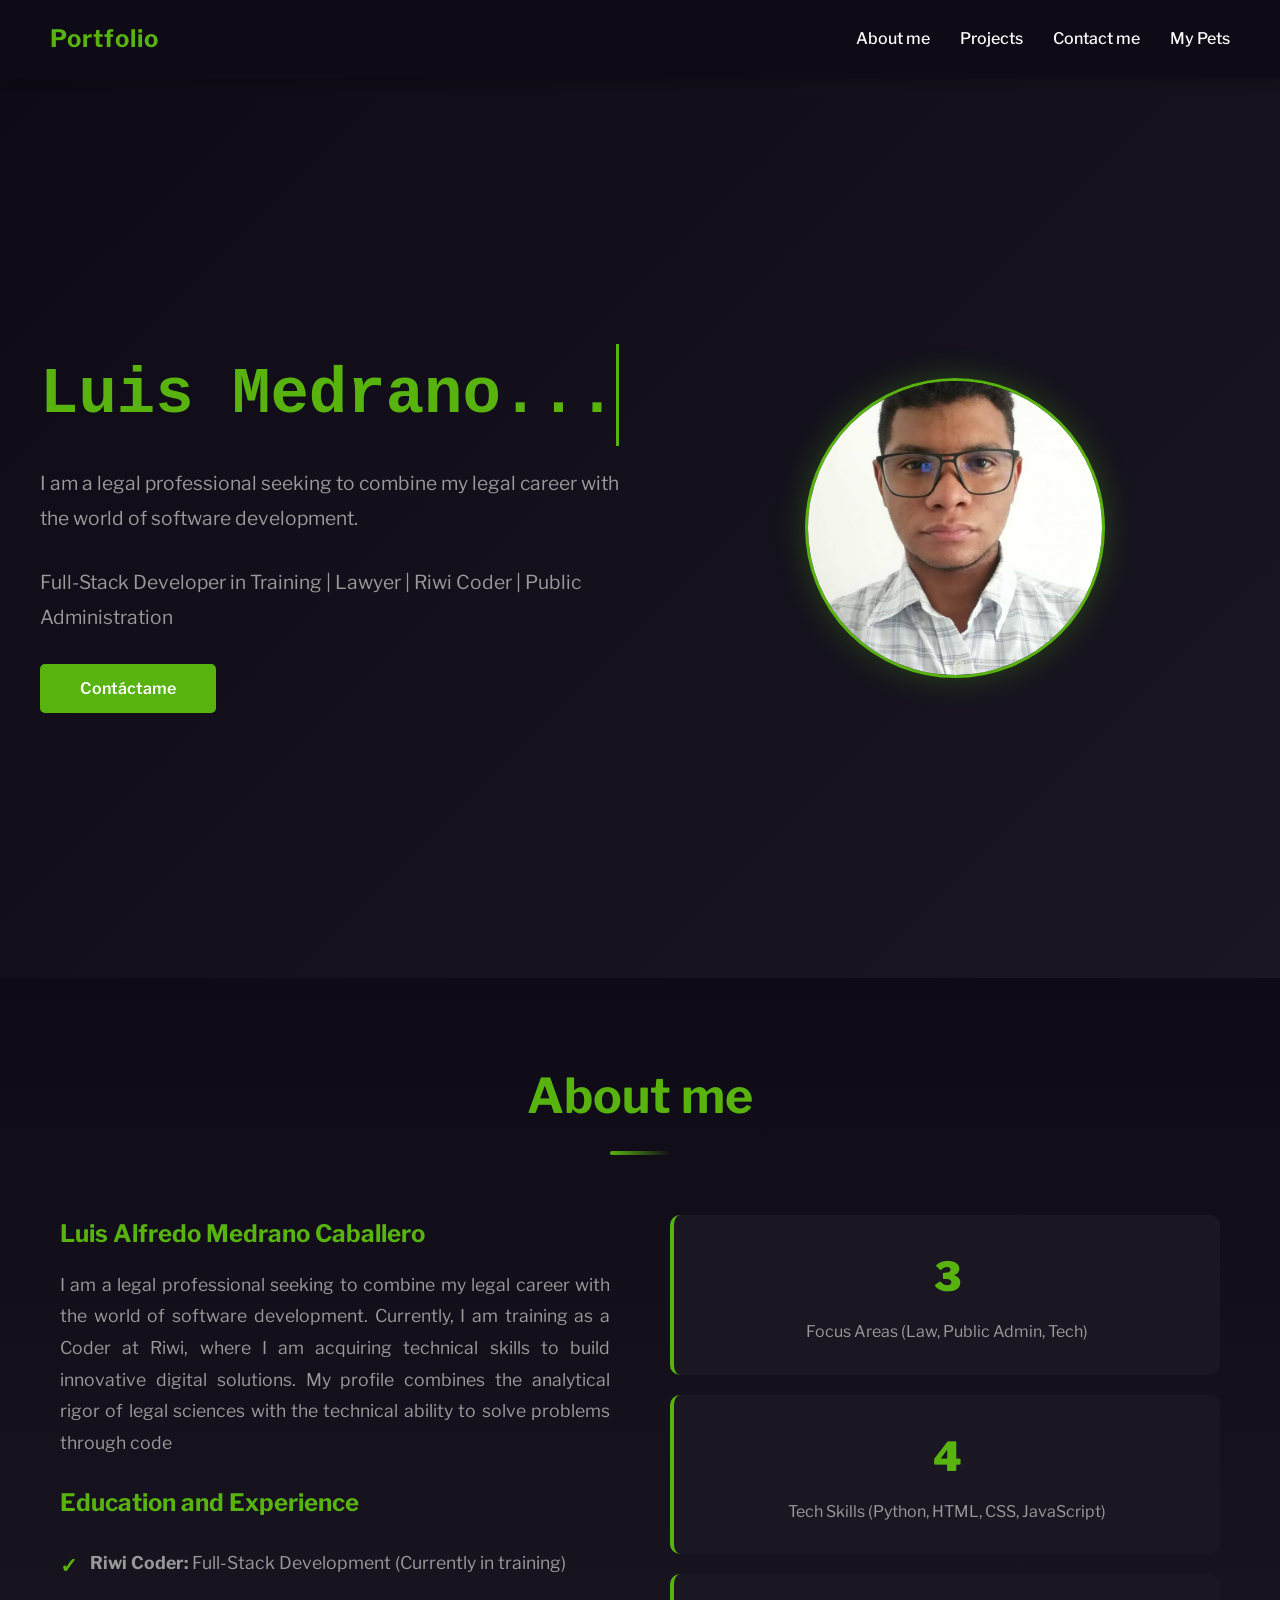
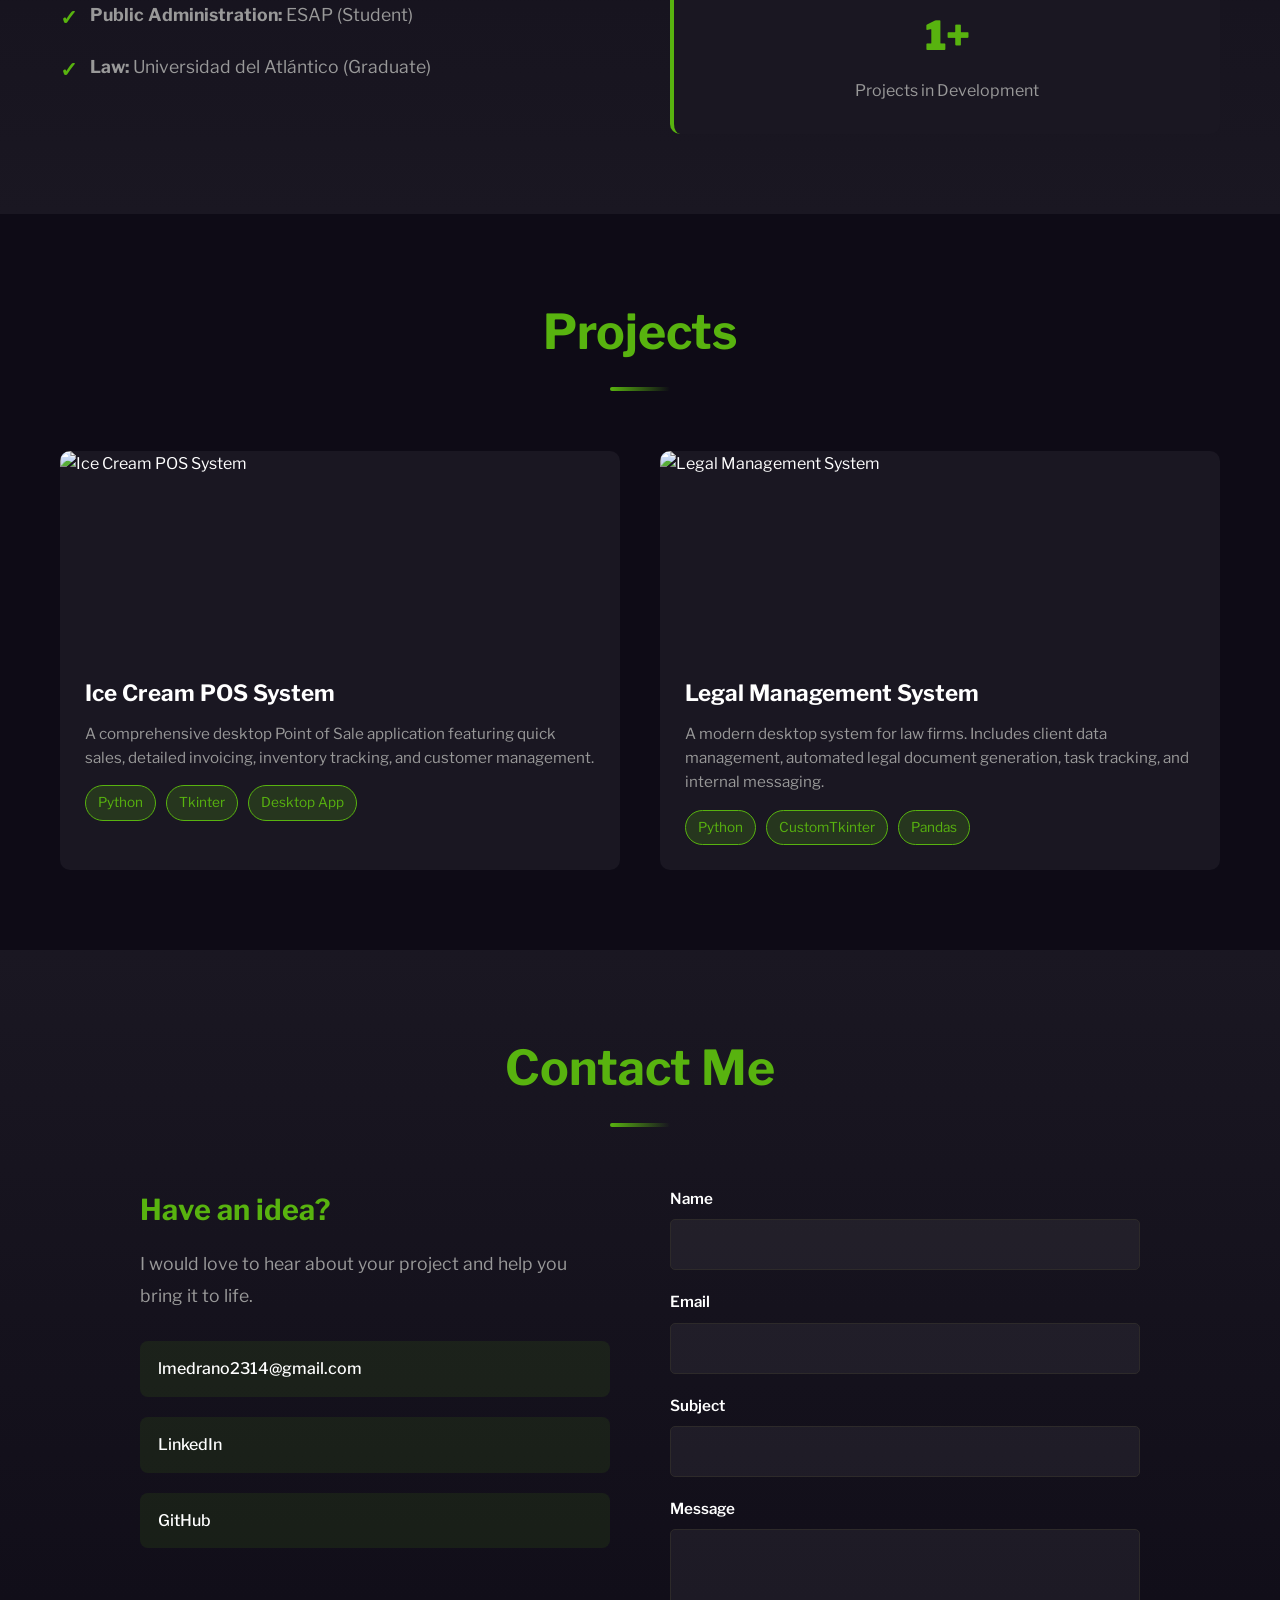
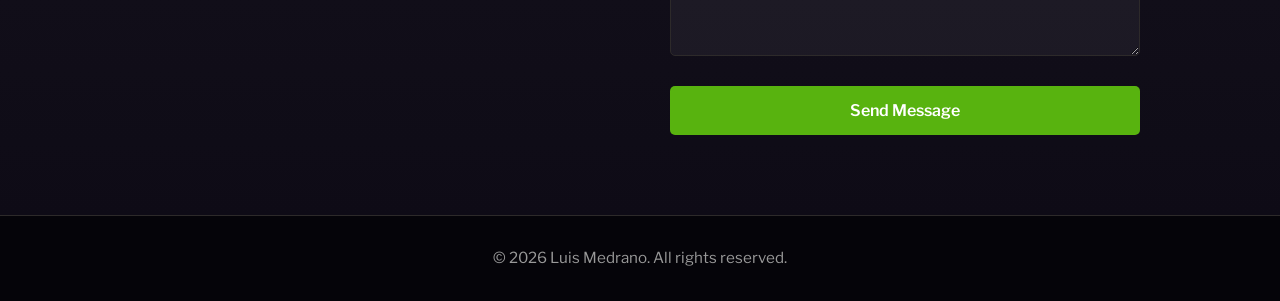
==== commit 664ece2b: "fixing styls" ====
--- a/index.html
+++ b/index.html
@@ -4,14 +4,16 @@
     <meta charset="UTF-8">
     <meta name="viewport" content="width=device-width, initial-scale=1.0">
     <title>Portfolio | Luis Medrano</title>
-    <link rel="icon" type="image/x-icon" href="favicon.png">
+    <link rel="icon" type="image/x-icon" href="img/favicon.png">
 
-    <link rel="stylesheet" href="assets/css/style.css">
+    <link rel="stylesheet" href="assets/css/styles.css">
+    <link rel="stylesheet" href="assets/css/index.css">
 </head>
 <body>
     <header class="navbar">
         <div class="logo">Portfolio</div>
-        <nav>
+        <button class="menu-btn" id="menubtn" onclick="Desplegar()">☰</button>
+        <nav class="links">
             <a href="#about">About me</a>
             <a href="#projects">Projects</a>
             <a href="#contact">Contact me</a>
@@ -29,7 +31,7 @@
                 <button class="btn-main">Contáctame</button>
             </div>
             <div class="img_style">
-                <img src="foto.jpg" alt="Foto de perfil">
+                <img src="img/foto.jpg" alt="Foto de perfil">
             </div>
         </div>
     </section>
@@ -89,7 +91,7 @@
                             <span class="tag">Desktop App</span>
                         </div>
                     </div>
-                </div>
+                </div>  
 
                 <div class="project-card slide-in-left">
                     <div class="project-image">
@@ -165,6 +167,6 @@
     <footer class="footer">
         <p>&copy; 2026 Luis Medrano. All rights reserved.</p>
     </footer>
-
+    <script src="script.js"></script>
 </body>
 </html>
--- a/assets/css/styles.css
+++ b/assets/css/styles.css
@@ -0,0 +1,251 @@
+@charset "UTF-8";
+/* Importa la fuente Libre Franklin de Google Fonts */
+@import url("https://fonts.googleapis.com/css2?family=Libre+Franklin:ital,wght@0,100..900;1,100..900&display=swap");
+/* 
+VARIABLES DE COLOR - Define colores reutilizables en todo el SCSS */
+/* Color de fondo principal  */
+/* Color de fondo para tarjetas  */
+/* Color de acento principal  */
+/* Versión más clara del acento para estados hover */
+/* Texto principal contraste */
+/* Texto secundario para descripciones y textos auxiliares */
+/* Texto oscuro usado en navegación */
+/* Color de bordes para separadores */
+* {
+  /* Elimina márgenes externos por defecto */
+  margin: 0;
+  /* Elimina relleno interno por defecto*/
+  padding: 0;
+  /* Incluye padding y border en el cálculo del ancho/alto total */
+  box-sizing: border-box;
+  /* Define la tipografía todo el sitio */
+  font-family: "Libre Franklin", sans-serif;
+}
+
+/* Body: contenedor principal del documento HTML */
+body {
+  /* Aplica el fondo oscuro definido en la variable de color */
+  background-color: #0E0B16;
+  /* Define el color de texto principal en blanco para contraste */
+  color: #fff;
+  /* Espaciado entre líneas: 1.6 líneas proporciona buena legibilidad */
+  line-height: 1.6;
+  /* Evita que aparezca barra de scroll horizontal innecesaria */
+  overflow-x: hidden;
+}
+
+/* CONTENEDOR - Clase reutilizable para centrar contenido*/
+/* Centra el contenido y establece un ancho máximo para mejor legibilidad */
+.container {
+  /* Ancho máximo en pantallas grandes para evitar líneas demasiado largas */
+  max-width: 1200px;
+  /* Establece márgenes automáticos derecha e izquierda para centrar horizontalmente */
+  margin: 0 auto;
+  /* Relleno lateral responsivo: evita que el contenido toque los bordes en móviles */
+  padding: 0 20px;
+}
+
+/*  BARRA DE NAVEGACIÓN (NAVBAR) - Encabezado superior fijo*/
+.navbar {
+  /* Activa Flexbox para alinear elementos de forma flexible */
+  display: flex;
+  /* Distribuye espacio: logo a la izquierda, navegación a la derecha */
+  justify-content: space-between;
+  /* Alinea verticalmente todos los elementos al centro */
+  align-items: center;
+  /* Espaciado: 20px arriba/abajo, 50px izquierda/derecha */
+  padding: 20px 50px;
+  /* Fondo oscuro igual al del body para consistencia */
+  background-color: #0E0B16;
+  /* Sombra sutil: da profundidad visual separando navbar del contenido */
+  box-shadow: 0 2px 10px rgba(0, 0, 0, 0.3);
+  /* Mantiene la navbar visible incluso al hacer scroll */
+  position: sticky;
+  /* Fija la posición en la parte superior de la pantalla */
+  top: 0;
+  /* Asegura que esté sobre otros elementos (dropdown, modal, etc) */
+  z-index: 100;
+}
+.navbar .menu-btn {
+  display: none;
+  background-color: gray;
+  color: white;
+  padding: 15px 20px;
+  border-radius: 5px;
+  transition: background-color 0.3s ease;
+}
+.navbar .menu-btn:hover {
+  background-color: rgb(251, 251, 251);
+  color: #58b30f;
+}
+.navbar {
+  /* Estilos para el logo de la marca */
+}
+.navbar .logo {
+  /* Tamaño de letra grande y visible */
+  font-size: 24px;
+  /* Texto en negrita para destacar */
+  font-weight: bold;
+  /* Color verde acento definido en variables */
+  color: #58b30f;
+  /* Espaciado entre letras para elegancia tipográfica */
+  letter-spacing: 1px;
+  /* Suaviza todos los cambios de estilo en 0.3 segundos */
+  transition: all 0.3s ease;
+  /* Estilos cuando el mouse está sobre el logo */
+}
+.navbar .logo:hover {
+  /* Cambia a verde más claro al pasar el mouse */
+  color: #6bc91e;
+  /* Crea un efecto de brillo/resplandor alrededor del texto */
+  text-shadow: 0 0 10px rgba(88, 179, 15, 0.5);
+}
+.navbar {
+  /* Estilos para el contenedor de navegación */
+}
+.navbar nav {
+  /* Alinea los links de navegación horizontalmente */
+  display: flex;
+  /* Espacio entre cada link de navegación */
+  gap: 30px;
+  /* Estilos para cada enlace dentro de nav */
+}
+.navbar nav a {
+  /* Elimina la línea subrayada por defecto de los enlaces */
+  text-decoration: none;
+  /* Color blanco para los links */
+  color: #fff;
+  /* Grosor medio de la fuente */
+  font-weight: 500;
+  /* Tamaño de letra estándar */
+  font-size: 16px;
+  /* Transición suave de 0.3 segundos para cambios de estilo */
+  transition: 0.3s ease;
+  /* Position relativo necesario para que funcione ::after */
+  position: relative;
+  /* Crea un pseudo-elemento para efecto de subrayado animado */
+}
+.navbar nav a::after {
+  /* Crea un elemento invisible (vacío) */
+  content: "";
+  /* Se posiciona relativo a su elemento padre (el link) */
+  position: absolute;
+  /* 5 píxeles debajo del texto */
+  bottom: -5px;
+  /* Comienza desde la izquierda del elemento */
+  left: 0;
+  /* Inicia con ancho 0 (invisible) */
+  width: 0;
+  /* Altura del subrayado: 2 píxeles */
+  height: 2px;
+  /* Color del subrayado: verde acento */
+  background-color: #58b30f;
+  /* Anima el cambio de ancho suavemente */
+  transition: width 0.3s ease;
+}
+.navbar nav a {
+  /* Estilos cuando el mouse está sobre el link */
+}
+.navbar nav a:hover {
+  /* Cambia el color del texto a verde acento */
+  color: #58b30f;
+  /* El subrayado se expande al ancho del texto */
+}
+.navbar nav a:hover::after {
+  /* El subrayado se expande al 100% del ancho del link */
+  width: 100%;
+}
+
+/* ================================================
+   BOTONES - Estilos para botones de acción
+   ================================================ */
+.btn-main {
+  /* Relleno del botón */
+  padding: 15px 40px;
+  /* Fondo verde acento */
+  background-color: #58b30f;
+  /* Texto blanco */
+  color: white;
+  /* Quita el borde default del navegador */
+  border: none;
+  /* Esquinas ligeramente redondeadas */
+  border-radius: 5px;
+  /* Tamaño de fuente */
+  font-size: 1rem;
+  /* Texto en negrita */
+  font-weight: 600;
+  /* Cambia el cursor a manita */
+  cursor: pointer;
+  /* Transición suave */
+  transition: all 0.3s ease;
+  /* Necesario para el efecto de ondas */
+  position: relative;
+  /* Oculta la onda que sale del botón */
+  overflow: hidden;
+  /* Crea un efecto de onda que se expande en hover */
+}
+.btn-main::before {
+  /* Elemento invisible que será la onda */
+  content: "";
+  /* Se posiciona absolutamente desde el botón */
+  position: absolute;
+  /* En el centro vertical */
+  top: 50%;
+  /* En el centro horizontal */
+  left: 50%;
+  /* Comienza con tamaño 0 */
+  width: 0;
+  height: 0;
+  /* Forma circular */
+  border-radius: 50%;
+  /* Fondo blanco semitransparente */
+  background: rgba(255, 255, 255, 0.3);
+  /* Centra la onda */
+  transform: translate(-50%, -50%);
+  /* Anima el crecimiento lentamente */
+  transition: width 0.6s, height 0.6s;
+}
+.btn-main {
+  /* Efecto hover del botón */
+}
+.btn-main:hover {
+  /* Verde más claro */
+  background-color: #6bc91e;
+  /* Sube el botón 3px */
+  transform: translateY(-3px);
+  /* Sombra */
+  box-shadow: 0 10px 20px rgba(88, 179, 15, 0.3);
+  /* La onda se expande */
+}
+.btn-main:hover::before {
+  /* Crece a 300px */
+  width: 300px;
+  height: 300px;
+}
+.btn-main {
+  /* Efecto cuando está presionado */
+}
+.btn-main:active {
+  /* Menos elevación cuando está presionado */
+  transform: translateY(-1px);
+}
+
+/* ================================================
+   FOOTER - Pie de página
+   ================================================ */
+.footer {
+  /* Relleno: 30px arriba/abajo, 20px izquierda/derecha */
+  padding: 30px 20px;
+  /* Centra el contenido */
+  text-align: center;
+  /* Fondo aún más oscuro que main */
+  background-color: #050409;
+  /* Borde superior para separar del contenido */
+  border-top: 1px solid #2d2a2a;
+  /* Color del texto gris */
+  color: #999;
+  /* Tamaño de fuente pequeño */
+  font-size: 0.95rem;
+}
+
+/*# sourceMappingURL=styles.css.map */
--- a/assets/css/index.css
+++ b/assets/css/index.css
@@ -0,0 +1,890 @@
+@charset "UTF-8";
+/* Importa la fuente Libre Franklin de Google Fonts */
+@import url("https://fonts.googleapis.com/css2?family=Libre+Franklin:ital,wght@0,100..900;1,100..900&display=swap");
+/* 
+VARIABLES DE COLOR - Define colores reutilizables en todo el SCSS */
+/* Color de fondo principal  */
+/* Color de fondo para tarjetas  */
+/* Color de acento principal  */
+/* Versión más clara del acento para estados hover */
+/* Texto principal contraste */
+/* Texto secundario para descripciones y textos auxiliares */
+/* Texto oscuro usado en navegación */
+/* Color de bordes para separadores */
+.hero {
+  /* Altura igual al 100% de la ventana del navegador */
+  height: 100vh;
+  /* Activa Flexbox para centrar el contenido */
+  display: flex;
+  /* Centra el contenido horizontalmente */
+  justify-content: center;
+  /* Centra el contenido verticalmente */
+  align-items: center;
+  /* Gradiente diagonal: de color oscuro a gris oscuro para profundidad */
+  background: linear-gradient(135deg, #0E0B16 0%, #1a1722 100%);
+  /* Color de texto blanco */
+  color: #fff;
+  /* Relleno: 40px arriba/abajo, 20px izquierda/derecha */
+  padding: 40px 20px;
+  /* Contenedor principal del contenido hero */
+}
+.hero .hero-content {
+  /* Crea un grid (tabla) con 2 columnas de igual tamaño */
+  display: grid;
+  grid-template-columns: repeat(2, 1fr);
+  /* Espacio entre columnas */
+  gap: 50px;
+  /* Alinea los items al inicio vertical */
+  align-items: center;
+  /* El contenido ocupa todo el ancho disponible */
+  width: 100%;
+  /* Ancho máximo para que no sea demasiado ancho en pantallas grandes */
+  max-width: 1200px;
+  /* Columna izquierda: texto del hero */
+}
+.hero .hero-content .hero-text {
+  /* Estilos del texto principal */
+}
+.hero .hero-content {
+  /* Columna derecha: imagen del perfil */
+}
+.hero .hero-content .img_style {
+  /* Centrador flexible para la imagen */
+  display: flex;
+  /* Centra la imagen horizontalmente */
+  justify-content: center;
+  /* Centra la imagen verticalmente */
+  align-items: center;
+}
+.hero .hero-content .img_style img {
+  /* Ancho de la imagen: 300 píxeles */
+  width: 300px;
+  /* Alto de la imagen: 300 píxeles (hace un cuadrado) */
+  height: 300px;
+  /* Esquinas redondeadas: 50% hace un círculo perfecto */
+  border-radius: 50%;
+  /* Asegura que la imagen no se deforme al recortarse */
+  object-fit: cover;
+  /* Borde de 3px sólido con color de acento verde */
+  border: 3px solid #58b30f;
+  /* Aplica animación de flotación continua por 3 segundos */
+  animation: flotar 3s ease-in-out infinite;
+  /* Sombra alrededor de la imagen: efecto de resplandor verde */
+  box-shadow: 0 0 30px rgba(88, 179, 15, 0.3);
+}
+.hero .hero-content {
+  /* Título principal (h1) */
+}
+.hero .hero-content h1 {
+  /* Tamaño muy grande: 4 veces el tamaño base (64px) */
+  font-size: 4rem;
+  /* Margen inferior para separar del párrafo */
+  margin-bottom: 20px;
+  /* Peso máximo de fuente: muy negrita */
+  font-weight: 900;
+  /* Color verde acento */
+  color: #58b30f;
+}
+.hero .hero-content {
+  /* Párrafo (p) - descripción principal */
+}
+.hero .hero-content p {
+  /* Tamaño de letra más grande */
+  font-size: 1.2rem;
+  /* Margen inferior para separar del siguiente elemento */
+  margin-bottom: 30px;
+  /* Color gris para texto secundario */
+  color: #999;
+  /* Espaciado entre líneas: 1.8 proporciona buena legibilidad */
+  line-height: 1.8;
+}
+
+/* ================================================
+   ANIMACIÓN: FLOTAR - Hace que la imagen suba y baje continuamente
+   ================================================ */
+@keyframes flotar {
+  /* Estado inicial (0%) y final (100%): posición normal */
+  0%, 100% {
+    /* Sin movimiento vertical */
+    transform: translateY(0);
+  }
+  /* Estado medio (50%): sube 30 píxeles */
+  50% {
+    /* Sube 30 píxeles (valor negativo = hacia arriba) */
+    transform: translateY(-30px);
+  }
+}
+/* ================================================
+   ANIMACIÓN: TYPING (EFECTO DE ESCRITURA) - Simula escribir texto
+   ================================================ */
+@keyframes typing {
+  /* Desde el inicio */
+  from {
+    /* Comienza con ancho 0 (texto invisible) */
+    width: 0;
+  }
+  /* Hasta el final */
+  to {
+    /* Se expande al ancho completo (todo el texto visible) */
+    width: 100%;
+  }
+}
+/* Efecto de parpadeo del cursor de máquina de escribir */
+@keyframes blink {
+  /* Estados inicial y final: el cursor está invisible */
+  from, to {
+    /* Color del borde transparente = invisible */
+    border-color: transparent;
+  }
+  /* Estado medio (50%): el cursor es visible */
+  50% {
+    /* Color del borde verde = visible */
+    border-color: #58b30f;
+  }
+}
+/* Clase para aplicar la animación typing a elementos */
+.typing {
+  /* Fuente monoespaciada (cada letra ocupa mismo ancho) */
+  font-family: monospace;
+  /* Tamaño grande de fuente */
+  font-size: 3rem;
+  /* Evita que el texto salte a nueva línea */
+  white-space: nowrap;
+  /* Oculta el texto que aún no se "escribe" */
+  overflow: hidden;
+  /* Borde derecho de 3px que simula el cursor de escritura */
+  border-right: 3px solid #58b30f;
+  /* Ancho inicial 0: el texto comienza invisible */
+  width: 0;
+  /* Combina dos animaciones:
+     - typing: expande el ancho en pasos discretos (30 pasos) durante 3.5 segundos
+     - blink: hace parpadear el cursor cada 0.75 segundos */
+  animation: typing 3.5s steps(30, end) forwards, blink 0.75s step-end infinite;
+}
+
+/* ================================================
+   ANIMACIÓN: FADE IN UP (APARECE Y SUBE SUAVEMENTE)
+   ================================================ */
+@keyframes fadeInUp {
+  /* Estado inicial */
+  from {
+    /* Texto completamente transparente (invisible) */
+    opacity: 0;
+    /* Empieza 30 píxeles más abajo que posición final */
+    transform: translateY(30px);
+  }
+  /* Estado final */
+  to {
+    /* Texto completamente visible */
+    opacity: 1;
+    /* Sube a su posición original */
+    transform: translateY(0);
+  }
+}
+/* Clase que aplica la animación fadeInUp */
+.fade-in-up {
+  /* Duración: 0.8 segundos, suave, sin repetirse */
+  animation: fadeInUp 0.8s ease forwards;
+  /* Cada hijo de esta clase se anima en diferente momento (efecto cascada) */
+}
+.fade-in-up:nth-child(1) {
+  /* Primer elemento comienza después de 0.2 segundos */
+  animation-delay: 0.2s;
+}
+.fade-in-up:nth-child(2) {
+  /* Segundo elemento comienza después de 0.4 segundos */
+  animation-delay: 0.4s;
+}
+.fade-in-up:nth-child(3) {
+  /* Tercer elemento comienza después de 0.6 segundos */
+  animation-delay: 0.6s;
+}
+
+/* ================================================
+   ANIMACIÓN: SLIDE IN LEFT (ENTRA DESDE IZQUIERDA)
+   ================================================ */
+@keyframes slideInLeft {
+  /* Estado inicial */
+  from {
+    /* Invisible */
+    opacity: 0;
+    /* 50 píxeles a la izquierda de su posición final */
+    transform: translateX(-50px);
+  }
+  /* Estado final */
+  to {
+    /* Visible */
+    opacity: 1;
+    /* En su posición original */
+    transform: translateX(0);
+  }
+}
+/* Clase que aplica la animación slideInLeft */
+.slide-in-left {
+  /* Duración: 0.6 segundos, suave, sin repetirse */
+  animation: slideInLeft 0.6s ease forwards;
+  /* Cada tarjeta se anima en diferente momento (efecto cascada) */
+}
+.slide-in-left:nth-child(1) {
+  /* Primer elemento comienza después de 0.2 segundos */
+  animation-delay: 0.2s;
+}
+.slide-in-left:nth-child(2) {
+  /* Segundo elemento comienza después de 0.4 segundos */
+  animation-delay: 0.4s;
+}
+.slide-in-left:nth-child(3) {
+  /* Tercer elemento comienza después de 0.6 segundos */
+  animation-delay: 0.6s;
+}
+
+/* ================================================
+   SECCIÓN ABOUT ME (SOBRE MÍ) - Información personal y habilidades
+   ================================================ */
+.about_me {
+  /* Relleno: 80px arriba/abajo, 20px izquierda/derecha */
+  padding: 80px 20px;
+  /* Gradiente vertical: de oscuro a más claro */
+  background: linear-gradient(180deg, #0E0B16 0%, #1A1722 100%);
+  /* Título de la sección */
+}
+.about_me .section-title {
+  /* Tamaño grande para destacar */
+  font-size: 3rem;
+  /* Centra el texto horizontalmente */
+  text-align: center;
+  /* Margen inferior para separar del contenido */
+  margin-bottom: 60px;
+  /* Color verde acento */
+  color: #58b30f;
+  /* Necesario para que el pseudo-elemento ::after funcione */
+  position: relative;
+  /* Espacio inferior dentro del elemento para el decorador */
+  padding-bottom: 20px;
+  /* Crea una línea decorativa debajo del título */
+}
+.about_me .section-title::after {
+  /* Crea un elemento invisible que será la línea */
+  content: "";
+  /* Se posiciona relativo al elemento padre */
+  position: absolute;
+  /* Pone la línea en la parte inferior */
+  bottom: 0;
+  /* Centra horizontalmente */
+  left: 50%;
+  /* Mueve el origen al 50% (centro) */
+  transform: translateX(-50%);
+  /* Ancho de la línea: 60px */
+  width: 60px;
+  /* Altura de la línea: 4px */
+  height: 4px;
+  /* Gradiente de color verde a transparente */
+  background: linear-gradient(90deg, #58b30f, transparent);
+  /* Esquinas ligeramente redondeadas */
+  border-radius: 2px;
+}
+.about_me {
+  /* Contenedor del contenido About Me */
+}
+.about_me .about-content {
+  /* Crea un grid con 2 columnas */
+  display: grid;
+  grid-template-columns: 1fr 1fr;
+  /* Espacio entre columnas */
+  gap: 60px;
+  /* Alinea los items al inicio vertical */
+  align-items: start;
+  /* Columna izquierda: texto y habilidades */
+}
+.about_me .about-content .about-text {
+  /* Subtítulo (h3) */
+}
+.about_me .about-content .about-text h3 {
+  /* Tamaño grande para subtítulo */
+  font-size: 1.5rem;
+  /* Margen inferior para separar */
+  margin-bottom: 15px;
+  /* Color verde acento */
+  color: #58b30f;
+}
+.about_me .about-content .about-text {
+  /* Párrafos de descripción */
+}
+.about_me .about-content .about-text p {
+  /* Tamaño de fuente un poco más grande */
+  font-size: 1.1rem;
+  /* Color gris para texto secundario */
+  color: #999;
+  /* Margen inferior entre párrafos */
+  margin-bottom: 25px;
+  /* Espaciado vertical entre líneas: mejora legibilidad */
+  line-height: 1.8;
+  /* Alinea el texto a ambos márgenes (justificado) */
+  text-align: justify;
+}
+.about_me .about-content .about-text {
+  /* Lista de habilidades */
+}
+.about_me .about-content .about-text .skills-list {
+  /* Quita los puntos/bullets por defecto */
+  list-style: none;
+  /* Cada elemento de la lista */
+}
+.about_me .about-content .about-text .skills-list li {
+  /* Relleno: 12px arriba/abajo, 0 izquierda/derecha */
+  padding: 12px 0;
+  /* Espacio para dejar lugar al icono checkmark */
+  padding-left: 30px;
+  /* Necesario para posicionar el ::before */
+  position: relative;
+  /* Tamaño de letra */
+  font-size: 1.1rem;
+  /* Color gris para habilidades */
+  color: #999;
+  /* Crea un checkmark (✓) antes de cada elemento */
+}
+.about_me .about-content .about-text .skills-list li::before {
+  /* Inserta un checkmark en lugar de punto */
+  content: "✓";
+  /* Se posiciona relativo al li */
+  position: absolute;
+  /* Alineado a la izquierda */
+  left: 0;
+  /* Color verde del checkmark */
+  color: #58b30f;
+  /* Checkmark en negrita */
+  font-weight: bold;
+  /* Tamaño del checkmark */
+  font-size: 1.3rem;
+}
+.about_me .about-content {
+  /* Columna derecha: estadísticas en tarjetas */
+}
+.about_me .about-content .about-stats {
+  /* Flex vertical para apilar tarjetas */
+  display: flex;
+  /* Dirección vertical (uno debajo de otro) */
+  flex-direction: column;
+  /* Espacio entre tarjetas */
+  gap: 20px;
+  /* Cada tarjeta de estadística */
+}
+.about_me .about-content .about-stats .stat-card {
+  /* Fondo oscuro de tarjeta */
+  background-color: #1A1722;
+  /* Relleno interno */
+  padding: 30px;
+  /* Esquinas redondeadas */
+  border-radius: 10px;
+  /* Borde izquierdo de 4px verde */
+  border-left: 4px solid #58b30f;
+  /* Centra el contenido de la tarjeta */
+  text-align: center;
+  /* Transición suave de 0.3 segundos */
+  transition: all 0.3s ease;
+  /* Efecto hover: tarjeta sube y muestra sombra */
+}
+.about_me .about-content .about-stats .stat-card:hover {
+  /* Sube el elemento 5 píxeles */
+  transform: translateY(-5px);
+  /* Sombra con color verde tenue */
+  box-shadow: 0 10px 30px rgba(88, 179, 15, 0.2);
+}
+.about_me .about-content .about-stats .stat-card {
+  /* Número grande de la estadística */
+}
+.about_me .about-content .about-stats .stat-card .stat-number {
+  /* Tamaño muy grande: 2.5 veces el tamaño base */
+  font-size: 2.5rem;
+  /* Color verde acento */
+  color: #58b30f;
+  /* Margen inferior */
+  margin-bottom: 10px;
+  /* Muy negrita */
+  font-weight: 900;
+}
+.about_me .about-content .about-stats .stat-card {
+  /* Texto descriptivo de la estadística */
+}
+.about_me .about-content .about-stats .stat-card p {
+  /* Color gris */
+  color: #999;
+  /* Tamaño normal */
+  font-size: 1rem;
+}
+
+/* ================================================
+   SECCIÓN PROYECTOS (PROJECTS) - Galería de proyectos
+   ================================================ */
+.projects {
+  /* Relleno: 80px arriba/abajo, 20px izquierda/derecha */
+  padding: 80px 20px;
+  /* Fondo oscuro */
+  background-color: #0E0B16;
+  /* Título de la sección */
+}
+.projects .section-title {
+  /* Tamaño grande para destacar */
+  font-size: 3rem;
+  /* Centra el texto */
+  text-align: center;
+  /* Margen inferior */
+  margin-bottom: 60px;
+  /* Color verde acento */
+  color: #58b30f;
+  /* Necesario para el pseudo-elemento */
+  position: relative;
+  /* Espacio para la línea decorativa */
+  padding-bottom: 20px;
+  /* Línea decorativa verde debajo */
+}
+.projects .section-title::after {
+  /* Elemento decorativo vacío */
+  content: "";
+  /* Se posiciona absolutamente */
+  position: absolute;
+  /* En la parte inferior */
+  bottom: 0;
+  /* Centrado horizontalmente */
+  left: 50%;
+  /* Ajusta el origen al centro */
+  transform: translateX(-50%);
+  /* Ancho de la línea */
+  width: 60px;
+  /* Altura de la línea */
+  height: 4px;
+  /* Gradiente verde a transparente */
+  background: linear-gradient(90deg, #58b30f, transparent);
+  /* Esquinas redondeadas */
+  border-radius: 2px;
+}
+.projects {
+  /* Grid de tarjetas de proyectos */
+}
+.projects .projects-grid {
+  /* Activa grid CSS */
+  display: grid;
+  /* Auto-fit: crea columnas automáticamente
+     minmax(300px, 1fr): cada columna tiene mínimo 300px y expande si hay espacio */
+  grid-template-columns: repeat(auto-fit, minmax(300px, 1fr));
+  /* Espacio entre tarjetas */
+  gap: 40px;
+}
+
+/* Tarjeta de proyecto individual */
+.project-card {
+  /* Fondo gris oscuro de tarjeta */
+  background-color: #1A1722;
+  /* Esquinas redondeadas */
+  border-radius: 10px;
+  /* Recorta contenido que salga de los límites de la tarjeta */
+  overflow: hidden;
+  /* Transición suave de 0.3 segundos para cambios */
+  transition: all 0.3s ease;
+  /* Cambia el cursor a manita (señal de clickeable) */
+  cursor: pointer;
+  /* Efecto hover: tarjeta sube y muestra sombra */
+}
+.project-card:hover {
+  /* Sube 10 píxeles */
+  transform: translateY(-10px);
+  /* Sombra verde */
+  box-shadow: 0 20px 40px rgba(88, 179, 15, 0.2);
+}
+.project-card {
+  /* Contenedor de imagen con efecto overlay */
+}
+.project-card .project-image {
+  /* Se posiciona relativamente para controlar el overlay */
+  position: relative;
+  /* Oculta contenido que salga de los límites */
+  overflow: hidden;
+  /* Altura fija de la imagen */
+  height: 200px;
+  /* Imagen del proyecto */
+}
+.project-card .project-image img {
+  /* Ancho 100% del contenedor */
+  width: 100%;
+  /* Alto 100% del contenedor */
+  height: 100%;
+  /* Recorta o redimensiona la imagen sin distorsionar */
+  object-fit: cover;
+  /* Transición suave para el efecto zoom */
+  transition: transform 0.3s ease;
+}
+.project-card .project-image {
+  /* Capa oscura que aparece en hover */
+}
+.project-card .project-image .project-overlay {
+  /* Se posiciona sobre la imagen */
+  position: absolute;
+  /* Pega en las esquinas */
+  top: 0;
+  left: 0;
+  /* Cubre toda la imagen */
+  width: 100%;
+  height: 100%;
+  /* Fondo negro con 70% opacidad (transparencia) */
+  background: rgba(0, 0, 0, 0.7);
+  /* Flex para centrar el botón */
+  display: flex;
+  /* Centra horizontalmente */
+  justify-content: center;
+  /* Centra verticalmente */
+  align-items: center;
+  /* Invisible por defecto */
+  opacity: 0;
+  /* Aparece suavemente */
+  transition: opacity 0.3s ease;
+  /* Botón "Ver más" */
+}
+.project-card .project-image .project-overlay .btn-view {
+  /* Relleno del botón */
+  padding: 12px 30px;
+  /* Fondo verde acento */
+  background-color: #58b30f;
+  /* Texto blanco */
+  color: white;
+  /* Quita subrayado de enlace */
+  text-decoration: none;
+  /* Esquinas redondeadas */
+  border-radius: 5px;
+  /* Texto en negrita */
+  font-weight: bold;
+  /* Transición suave */
+  transition: all 0.3s ease;
+  /* Efecto hover del botón */
+}
+.project-card .project-image .project-overlay .btn-view:hover {
+  /* Verde más claro */
+  background-color: #6bc91e;
+  /* Agranda el botón en 5% */
+  transform: scale(1.05);
+}
+.project-card .project-image {
+  /* Al pasar mouse sobre la imagen */
+}
+.project-card .project-image:hover {
+  /* El overlay se hace visible */
+}
+.project-card .project-image:hover .project-overlay {
+  opacity: 1;
+}
+.project-card .project-image:hover {
+  /* La imagen se agranda (zoom) */
+}
+.project-card .project-image:hover img {
+  transform: scale(1.1);
+}
+.project-card {
+  /* Información de la tarjeta (debajo de la imagen) */
+}
+.project-card .project-info {
+  /* Relleno interno */
+  padding: 25px;
+  /* Título del proyecto */
+}
+.project-card .project-info h3 {
+  /* Tamaño grande */
+  font-size: 1.4rem;
+  /* Margen inferior */
+  margin-bottom: 10px;
+  /* Texto blanco */
+  color: #fff;
+}
+.project-card .project-info {
+  /* Descripción del proyecto */
+}
+.project-card .project-info p {
+  /* Texto gris */
+  color: #999;
+  /* Tamaño de fuente */
+  font-size: 0.95rem;
+  /* Margen inferior */
+  margin-bottom: 15px;
+  /* Espaciado entre líneas */
+  line-height: 1.6;
+}
+.project-card .project-info {
+  /* Contenedor de tags/etiquetas de tecnologías */
+}
+.project-card .project-info .project-tags {
+  /* Flex para alinear tags horizontalmente */
+  display: flex;
+  /* Los tags pasan a siguiente línea si no caben */
+  flex-wrap: wrap;
+  /* Espacio entre tags */
+  gap: 10px;
+  /* Cada tag/etiqueta de tecnología */
+}
+.project-card .project-info .project-tags .tag {
+  /* Muestra el tag como un bloque en línea */
+  display: inline-block;
+  /* Relleno del tag */
+  padding: 6px 12px;
+  /* Fondo verde con 20% opacidad (muy tenue) */
+  background-color: rgba(88, 179, 15, 0.2);
+  /* Color del texto verde */
+  color: #58b30f;
+  /* Esquinas muy redondeadas (estilo píldora) */
+  border-radius: 20px;
+  /* Tamaño de fuente pequeño */
+  font-size: 0.85rem;
+  /* Borde de 1px verde */
+  border: 1px solid #58b30f;
+  /* Transición suave */
+  transition: all 0.3s ease;
+  /* Efecto hover del tag */
+}
+.project-card .project-info .project-tags .tag:hover {
+  /* Fondo verde sólido */
+  background-color: #58b30f;
+  /* Texto oscuro */
+  color: #0E0B16;
+}
+
+/* ================================================
+   SECCIÓN CONTACTO (CONTACT) - Formulario y datos de contacto
+   ================================================ */
+.contact {
+  /* Relleno: 80px arriba/abajo, 20px izquierda/derecha */
+  padding: 80px 20px;
+  /* Gradiente vertical: gris a oscuro */
+  background: linear-gradient(180deg, #1A1722 0%, #0E0B16 100%);
+  /* Título de la sección */
+}
+.contact .section-title {
+  /* Tamaño grande */
+  font-size: 3rem;
+  /* Centra el texto */
+  text-align: center;
+  /* Margen inferior */
+  margin-bottom: 60px;
+  /* Color verde acento */
+  color: #58b30f;
+  /* Para el pseudo-elemento decorativo */
+  position: relative;
+  /* Espacio para la línea */
+  padding-bottom: 20px;
+  /* Línea decorativa */
+}
+.contact .section-title::after {
+  /* Elemento decorativo */
+  content: "";
+  /* Posición absoluta */
+  position: absolute;
+  /* En la parte inferior */
+  bottom: 0;
+  /* Centrado horizontalmente */
+  left: 50%;
+  /* Ajusta al centro */
+  transform: translateX(-50%);
+  /* Ancho de la línea */
+  width: 60px;
+  /* Alto de la línea */
+  height: 4px;
+  /* Gradiente verde a transparente */
+  background: linear-gradient(90deg, #58b30f, transparent);
+  /* Esquinas redondeadas */
+  border-radius: 2px;
+}
+.contact {
+  /* Contenedor principal de contacto */
+}
+.contact .contact-content {
+  /* Grid con 2 columnas: info + formulario */
+  display: grid;
+  grid-template-columns: 1fr 1fr;
+  /* Espacio entre columnas */
+  gap: 60px;
+  /* Ancho máximo */
+  max-width: 1000px;
+  /* Centra el contenido */
+  margin: 0 auto;
+}
+.contact {
+  /* Columna izquierda: información de contacto */
+}
+.contact .contact-info {
+  /* Subtítulo */
+}
+.contact .contact-info h3 {
+  /* Tamaño grande */
+  font-size: 1.8rem;
+  /* Margen inferior */
+  margin-bottom: 15px;
+  /* Color verde acento */
+  color: #58b30f;
+}
+.contact .contact-info {
+  /* Párrafos de descripción (usando > para solo párrafos directos) */
+}
+.contact .contact-info > p {
+  /* Texto gris */
+  color: #999;
+  /* Tamaño de fuente */
+  font-size: 1.1rem;
+  /* Margen inferior */
+  margin-bottom: 30px;
+  /* Espaciado entre líneas */
+  line-height: 1.8;
+}
+.contact .contact-info {
+  /* Contenedor de enlaces de contacto */
+}
+.contact .contact-info .contact-links {
+  /* Flex vertical */
+  display: flex;
+  /* Dirección: vertical (uno abajo del otro) */
+  flex-direction: column;
+  /* Espacio entre enlaces */
+  gap: 20px;
+  /* Cada enlace de contacto */
+}
+.contact .contact-info .contact-links .contact-link {
+  /* Flex horizontal para alinear icono y texto */
+  display: flex;
+  /* Centra verticalmente */
+  align-items: center;
+  /* Espacio entre icono y texto */
+  gap: 15px;
+  /* Relleno interno */
+  padding: 15px;
+  /* Fondo verde muy transparente */
+  background-color: rgba(88, 179, 15, 0.1);
+  /* Esquinas redondeadas */
+  border-radius: 8px;
+  /* Quita subrayado del enlace */
+  text-decoration: none;
+  /* Texto blanco */
+  color: #fff;
+  /* Transición suave */
+  transition: all 0.3s ease;
+  /* Borde izquierdo inicialmente transparente */
+  border-left: 3px solid transparent;
+  /* Icono (emoji o símbolo) */
+}
+.contact .contact-info .contact-links .contact-link .icon {
+  /* Tamaño del icono */
+  font-size: 1.5rem;
+}
+.contact .contact-info .contact-links .contact-link {
+  /* El último span es el texto */
+}
+.contact .contact-info .contact-links .contact-link span:last-child {
+  /* Texto en negrita */
+  font-weight: 500;
+}
+.contact .contact-info .contact-links .contact-link {
+  /* Efecto hover del enlace */
+}
+.contact .contact-info .contact-links .contact-link:hover {
+  /* Fondo verde más intenso */
+  background-color: rgba(88, 179, 15, 0.2);
+  /* Borde izquierdo verde */
+  border-left-color: #58b30f;
+  /* Se desplaza 5px a la derecha */
+  transform: translateX(5px);
+}
+.contact {
+  /* Columna derecha: formulario de contacto */
+}
+.contact .contact-form {
+  /* Flex vertical para apilar elementos */
+  display: flex;
+  /* Dirección: vertical */
+  flex-direction: column;
+  /* Espacio entre grupos de formulario */
+  gap: 20px;
+  /* Cada grupo de formulario (label + input) */
+}
+.contact .contact-form .form-group {
+  /* Flex vertical */
+  display: flex;
+  /* Dirección vertical */
+  flex-direction: column;
+  /* Espacio entre label e input */
+  gap: 8px;
+  /* Etiqueta del formulario */
+}
+.contact .contact-form .form-group label {
+  /* Texto en negrita */
+  font-weight: 600;
+  /* Texto blanco */
+  color: #fff;
+  /* Tamaño de fuente */
+  font-size: 0.95rem;
+}
+.contact .contact-form .form-group {
+  /* Estilos para inputs y textareas (formularios) */
+}
+.contact .contact-form .form-group input,
+.contact .contact-form .form-group textarea {
+  /* Relleno interno */
+  padding: 15px;
+  /* Fondo muy tenue (casi invisible) */
+  background-color: rgba(255, 255, 255, 0.05);
+  /* Borde gris oscuro */
+  border: 1px solid #2d2a2a;
+  /* Esquinas redondeadas */
+  border-radius: 5px;
+  /* Texto blanco */
+  color: #fff;
+  /* Fuente heredada del sitio */
+  font-family: inherit;
+  /* Tamaño de fuente */
+  font-size: 1rem;
+  /* Transición suave */
+  transition: all 0.3s ease;
+  /* Placeholder (texto de ayuda dentro del input) */
+}
+.contact .contact-form .form-group input::placeholder,
+.contact .contact-form .form-group textarea::placeholder {
+  /* Color gris muy tenue */
+  color: rgba(255, 255, 255, 0.3);
+}
+.contact .contact-form .form-group input,
+.contact .contact-form .form-group textarea {
+  /* Cuando el input está enfocado (clickeado) */
+}
+.contact .contact-form .form-group input:focus,
+.contact .contact-form .form-group textarea:focus {
+  /* Elimina el outline azul default */
+  outline: none;
+  /* Fondo verde suave */
+  background-color: rgba(88, 179, 15, 0.1);
+  /* Borde verde acento */
+  border-color: #58b30f;
+  /* Brillo verde alrededor */
+  box-shadow: 0 0 10px rgba(88, 179, 15, 0.3);
+}
+.contact .contact-form .form-group input,
+.contact .contact-form .form-group textarea {
+  /* Cuando pasa el mouse sobre el input */
+}
+.contact .contact-form .form-group input:hover,
+.contact .contact-form .form-group textarea:hover {
+  /* Borde se vuelve verde */
+  border-color: #58b30f;
+}
+.contact .contact-form .form-group {
+  /* Textarea específicamente */
+}
+.contact .contact-form .form-group textarea {
+  /* Permite cambiar solo la altura (no el ancho) */
+  resize: vertical;
+  /* Fuente consistente del sitio */
+  font-family: "Libre Franklin", sans-serif;
+}
+.contact .contact-form {
+  /* Botón de envío del formulario */
+}
+.contact .contact-form .btn-submit {
+  /* Margen superior para separar */
+  margin-top: 10px;
+  /* Ancho al 100% del contenedor */
+  width: 100%;
+}
+
+/*# sourceMappingURL=index.css.map */
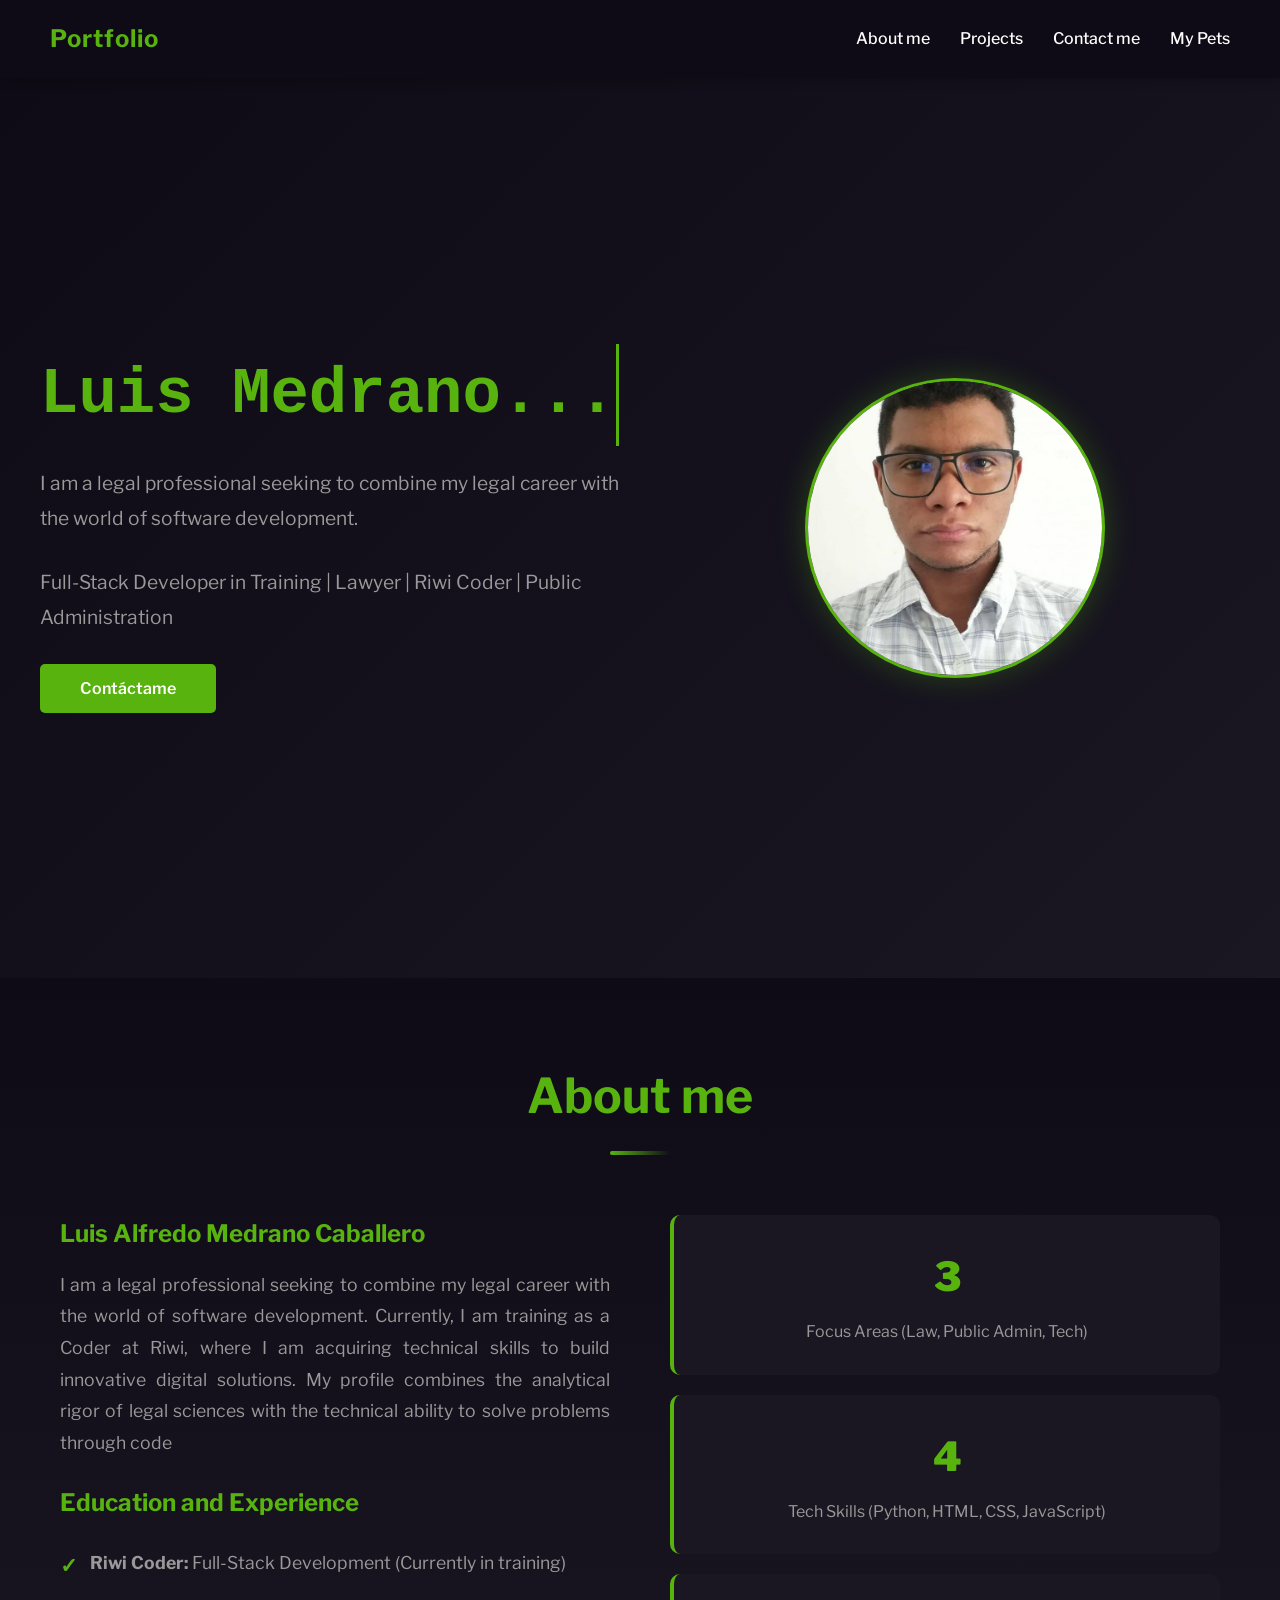
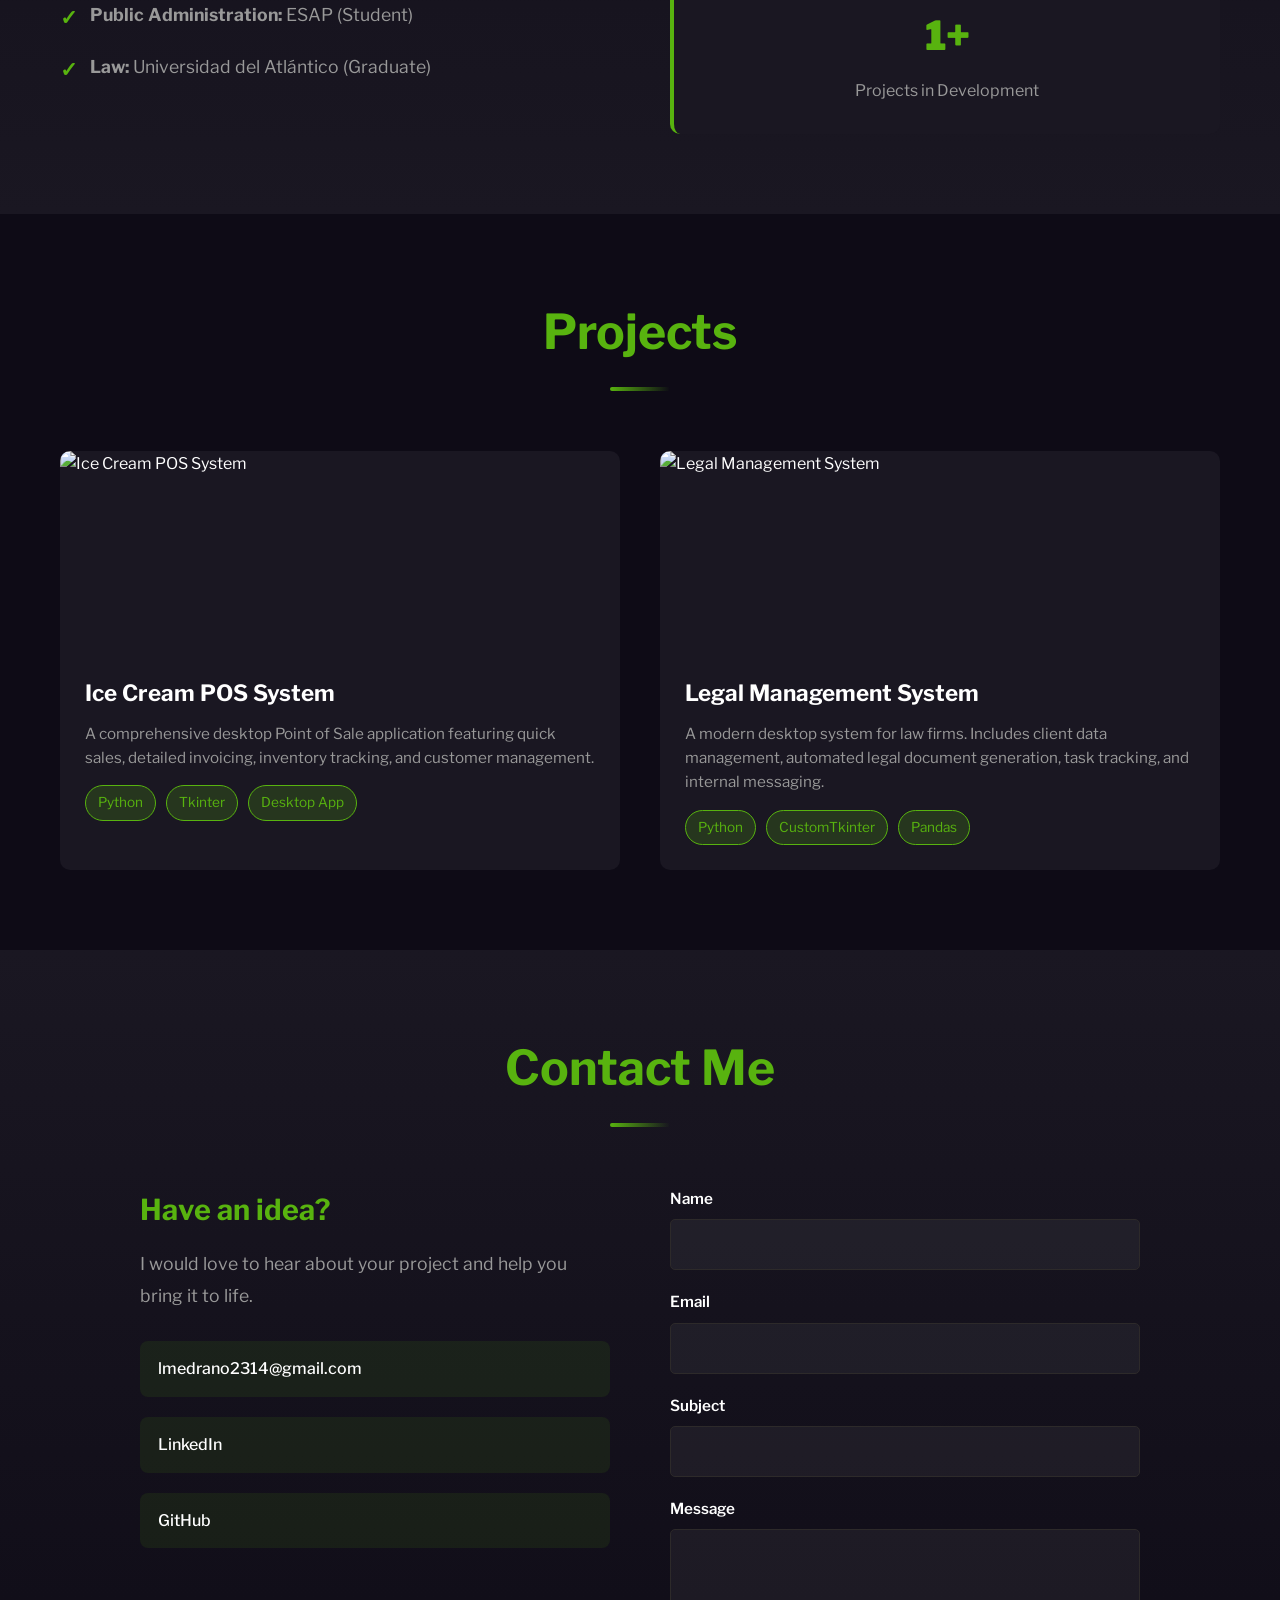
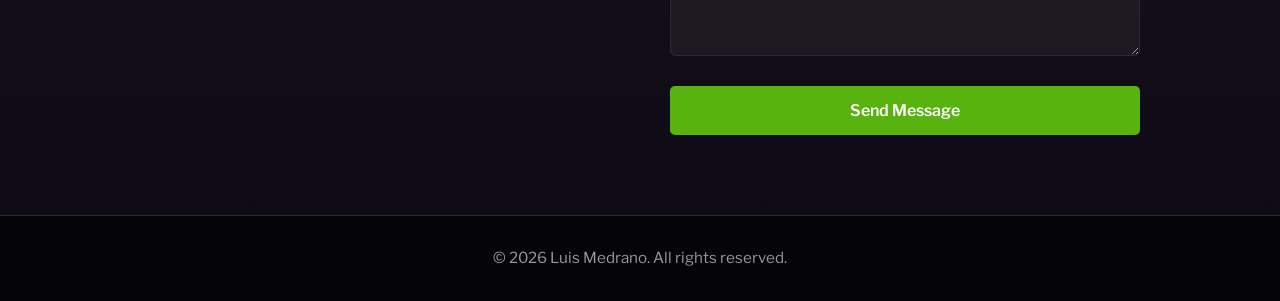
==== commit 587caf53: "fixing pets style" ====
--- a/index.html
+++ b/index.html
@@ -28,7 +28,7 @@
                 <h1 class="typing">Luis Medrano...</h1>
                 <p>I am a legal professional seeking to combine my legal career with the world of software development.</p>
                 <p>Full-Stack Developer in Training | Lawyer | Riwi Coder | Public Administration</p>
-                <button class="btn-main">Contáctame</button>
+                <a href="#contact"><button class="btn-main">Contáctame</button></a>
             </div>
             <div class="img_style">
                 <img src="img/foto.jpg" alt="Foto de perfil">
--- a/assets/css/index.css
+++ b/assets/css/index.css
@@ -887,4 +887,186 @@
   width: 100%;
 }
 
+/* ================================================
+   RESPONSIVE - Media Queries
+   Adapta el diseño a diferentes tamaños de pantalla
+   ================================================ */
+/* Pantallas medianas (tablets) - Máximo 768px de ancho */
+@media (max-width: 768px) {
+  /* Estilos de navbar en tablets */
+  .navbar {
+    /* Reduce el relleno */
+    padding: 15px 20px;
+    /* Cambia a flex vertical para apilar elementos */
+    flex-direction: column;
+    /* Espacio entre elementos apilados */
+    gap: 15px;
+    /* Estilos de navegación en tablets */
+  }
+  .navbar nav {
+    /* Reduce el espacio entre links */
+    gap: 15px;
+  }
+  /* Estilos del hero en tablets */
+  .hero {
+    /* Altura automática en lugar de 100vh */
+    height: auto;
+    /* Ajusta el relleno */
+    padding: 40px 20px;
+    /* Contenido del hero en tablets */
+  }
+  .hero .hero-content {
+    /* Una columna en lugar de dos */
+    grid-template-columns: 1fr;
+    /* Menos espacio entre columnas */
+    gap: 30px;
+    /* Centra el texto */
+    text-align: center;
+    /* Título en tablets */
+  }
+  .hero .hero-content h1 {
+    /* Reduce el tamaño de fuente */
+    font-size: 2.5rem;
+  }
+  .hero .hero-content {
+    /* Imagen del perfil en tablets */
+  }
+  .hero .hero-content .img_style img {
+    /* Imagen más pequeña */
+    width: 200px;
+    height: 200px;
+  }
+  /* Contenido About Me y Contact en tablets */
+  .about_me .about-content,
+  .contact .contact-content {
+    /* Una columna en lugar de dos */
+    grid-template-columns: 1fr;
+    /* Menos espacio entre elementos */
+    gap: 40px;
+  }
+  /* Grid de proyectos en tablets */
+  .projects .projects-grid {
+    /* Una columna en lugar de grid responsivo */
+    grid-template-columns: 1fr;
+  }
+  /* Grid de mascotas en tablets: 2 columnas */
+  .pets .projects-grid-pet {
+    /* Cambia a 2 columnas en tablets */
+    grid-template-columns: repeat(2, 1fr);
+    /* Reduce el espacio entre tarjetas */
+    gap: 20px;
+    /* Reduce el espacio entre filas */
+    row-gap: 30px;
+  }
+  /* Altura de imagen en tablets */
+  .project-image-pet {
+    /* Reduce la altura de la imagen */
+    height: 280px !important;
+  }
+  /* Título de sección en tablets */
+  .section-title {
+    /* Tamaño reducido */
+    font-size: 2rem;
+  }
+}
+/* Pantallas pequeñas (móviles) - Máximo 480px de ancho */
+@media (max-width: 480px) {
+  /* Navbar en móviles */
+  .navbar {
+    /* Reduce padding */
+    padding: 10px 15px;
+  }
+  .navbar .menu-btn {
+    display: block;
+    border: none;
+    font-size: 1.5rem;
+    cursor: pointer;
+    background-color: #fff;
+    color: #58b30f;
+  }
+  .navbar {
+    /* Logo en móviles */
+  }
+  .navbar .logo {
+    /* Reduce el tamaño del logo */
+    font-size: 20px;
+  }
+  .navbar {
+    /* Navegación en móviles */
+  }
+  .navbar nav {
+    top: 100px;
+    right: 20px;
+    position: absolute;
+    display: none;
+    background-color: #333;
+  }
+  .navbar nav.active {
+    display: flex;
+    flex-direction: column;
+  }
+  .navbar nav.active a {
+    color: white;
+  }
+  /* Hero en móviles */
+  .hero {
+    /* Altura automática */
+    height: auto;
+    /* Contenido del hero en móviles */
+  }
+  .hero .hero-content {
+    /* Título en móviles */
+  }
+  .hero .hero-content h1 {
+    /* Tamaño muy reducido */
+    font-size: 2rem;
+  }
+  .hero .hero-content {
+    /* Párrafo en móviles */
+  }
+  .hero .hero-content p {
+    /* Reduce el tamaño */
+    font-size: 1rem;
+  }
+  .hero .hero-content {
+    /* Imagen en móviles */
+  }
+  .hero .hero-content .img_style img {
+    /* Imagen muy pequeña */
+    width: 150px;
+    height: 150px;
+  }
+  /* Grid de mascotas en móviles: 1 columna */
+  .pets .projects-grid-pet {
+    /* Una sola columna en móviles */
+    grid-template-columns: 1fr;
+    /* Reduce el espacio entre tarjetas */
+    gap: 15px;
+    /* Reduce el espacio entre filas */
+    row-gap: 20px;
+  }
+  /* Altura de imagen en móviles */
+  .project-image-pet {
+    /* Reduce más la altura */
+    height: 220px !important;
+  }
+  /* Info de tarjeta en móviles */
+  .project-info {
+    /* Reduce padding */
+    padding: 20px;
+  }
+  /* Título de sección en móviles */
+  .section-title {
+    /* Tamaño muy reducido */
+    font-size: 1.5rem;
+    /* Reduce margen inferior */
+    margin-bottom: 30px;
+  }
+  /* Contacto en móviles */
+  .contact-content {
+    /* Menos espacio */
+    gap: 30px;
+  }
+}
+
 /*# sourceMappingURL=index.css.map */
